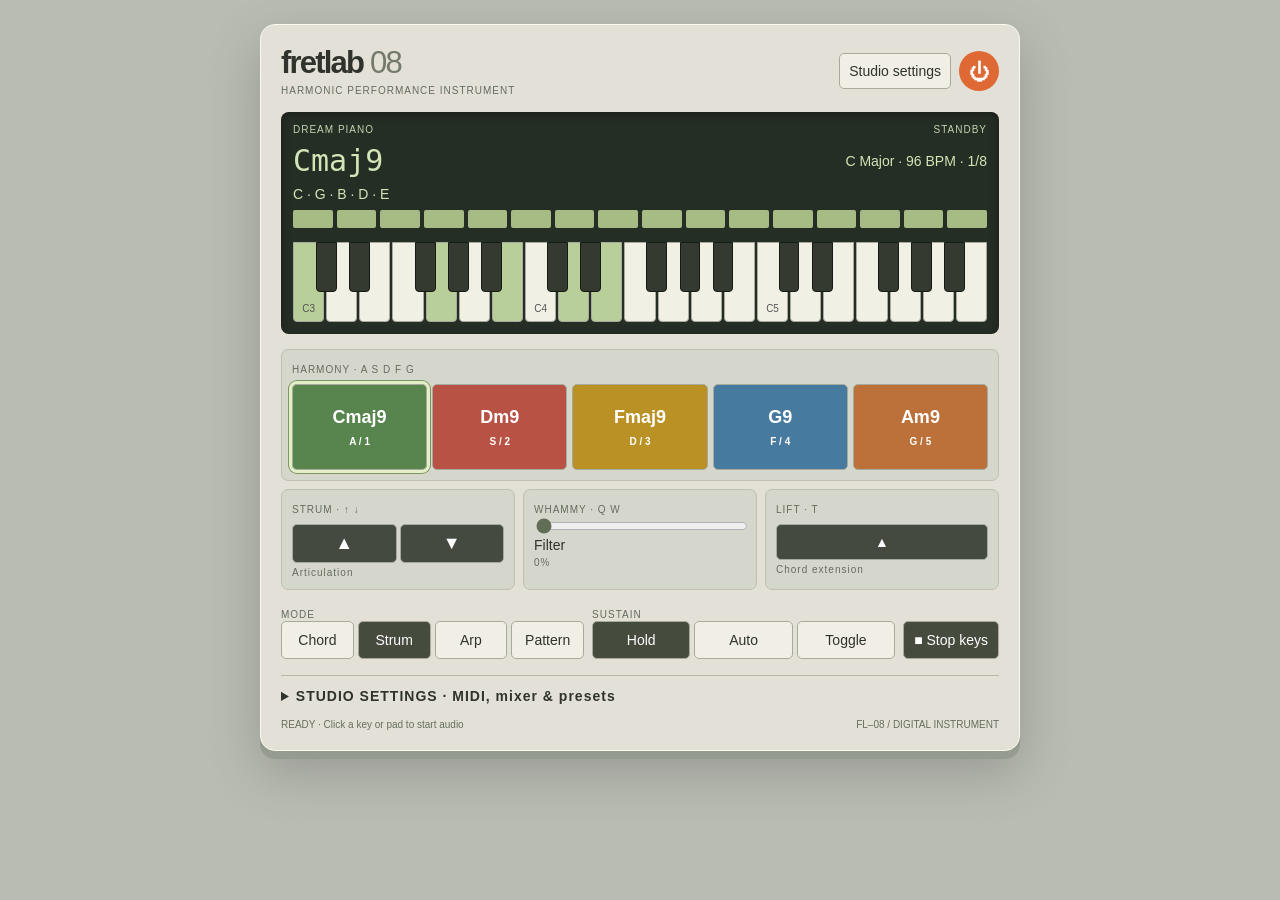
==== index.html @ 4d49904d "Add files via upload" ====
<!doctype html><html lang="en"><meta charset="utf-8"><meta name="viewport" content="width=device-width,initial-scale=1"><title>Fretlab 08</title><style>
*{box-sizing:border-box}body{margin:0;background:#b9bcb2;color:#30332c;font:14px Arial,sans-serif;padding:24px}main{max-width:1000px;margin:auto;background:#e3e1d7;border:1px solid #faf9ed;border-radius:15px;padding:20px;box-shadow:0 8px 0 #969b90,0 20px 50px #5555}header,.row{display:flex;align-items:center;gap:8px;flex-wrap:wrap}header{justify-content:space-between;margin-bottom:15px}h1{font-size:31px;letter-spacing:-1.8px;margin:0}h1 span{font-weight:400;color:#73796c}small,label,.label{font-size:10px;letter-spacing:1px;color:#666c60}button,select,input{font:inherit}button,select,input[type=text]{background:#f1efe5;border:1px solid #a8aa9e;color:inherit;border-radius:5px;padding:9px;cursor:pointer}button:active,button.active{background:#454c3e;color:#fff}button:focus-visible{outline:2px solid #d66b37}button.power{background:#df6935;color:white;border:0;border-radius:50%;font-size:21px;width:40px;height:40px}.screen{background:#252e24;color:#d2e5b7;padding:16px;border-radius:8px;box-shadow:inset 0 2px 8px #1118}.screen .row{justify-content:space-between}.screen small{color:#c3d2ae}.chord{font:38px monospace;margin:8px 0}.piano{position:relative;display:flex;height:104px;margin-top:14px;gap:2px;touch-action:none}.white{flex:1;background:#f1f0e5;border:1px solid #a8aa9e;border-radius:0 0 4px 4px;padding:0;position:relative;color:#555;min-width:0}.white span{position:absolute;bottom:7px;left:0;right:0;font-size:10px}.black{position:absolute;z-index:2;height:62%;background:#353a31;border:1px solid #161a14;border-radius:0 0 4px 4px;padding:0}.tone{background:#b9cf9a!important}.hit{background:#e28b47!important}.steps{display:grid;grid-template-columns:repeat(16,1fr);gap:4px;margin:8px 0}.steps button{height:18px;padding:0;background:#53604b;border:0;border-radius:2px}.steps button.on{background:#a7bb85}.steps button.now{background:#ef9b55}.section{margin-top:15px}.performance{display:grid;grid-template-columns:2fr 1fr 1fr 1fr;gap:8px}.module{background:#d6d7cc;border:1px solid #bfc1b5;padding:10px;border-radius:7px;min-width:0}.pads{display:grid;grid-template-columns:repeat(5,1fr);gap:5px;margin-top:8px}.pad{background:var(--c);color:white;min-width:0;height:75px;padding:4px;font-weight:bold;touch-action:none}.pad.active{background:var(--c);outline:3px solid #e5efc7;box-shadow:0 0 0 4px #7c9463}.pad small{display:block;color:#fff;letter-spacing:0;margin-top:8px}.rocker{display:flex;gap:3px;margin-top:8px}.rocker button{flex:1;background:#444a40;color:white;font-size:18px;padding:8px 0}.rocker button:active{background:#d76b35}.lift{width:100%;margin-top:8px;background:#444a40;color:white}.lift.active{outline:3px solid #d76b35}.quick{display:grid;grid-template-columns:repeat(4,1fr);gap:10px}.field{display:flex;flex-direction:column;gap:5px;min-width:0}.field select{width:100%}input[type=range]{width:100%;accent-color:#626d55}.controls{display:flex;gap:4px;flex-wrap:wrap}.controls button{flex:1}.transport{display:grid;grid-template-columns:1fr 1fr auto;gap:12px}details{border-top:1px solid #b3b6a9;margin-top:16px;padding-top:12px}summary{cursor:pointer;font-weight:bold;letter-spacing:1px}.drawer{display:grid;grid-template-columns:repeat(3,minmax(0,1fr));gap:12px;margin-top:12px}.drawer .module{display:flex;flex-direction:column;gap:9px}.drawer .steps{grid-template-columns:repeat(8,1fr)}.drawer .steps button{height:30px;color:white}.muted{color:#666e60;font-size:11px;line-height:1.5}footer{display:flex;justify-content:space-between;margin-top:15px;color:#666e60;font-size:10px} @media(max-width:650px){body{padding:8px}main{padding:12px}.performance{grid-template-columns:repeat(3,1fr)}.performance .harmony{grid-column:1/-1}.drawer{grid-template-columns:1fr}.quick{grid-template-columns:1fr 1fr}.transport{grid-template-columns:1fr}.piano{height:85px}.pad{font-size:12px}}
.drumrow{display:grid;grid-template-columns:48px repeat(16,minmax(0,1fr));gap:3px;align-items:center;margin-top:5px}.drumrow button{height:20px;padding:0;background:#b8bbae;border:0}.drumrow button.on{background:#677954}.drumrow button:nth-child(4n+2){border-left:2px solid #979b8c}#drumgrid{margin-top:10px}
#view.active{background:#454c3e;color:#fff}.compact #quick,.compact #backing,.compact #mixbox,.compact #accompbox,.compact details,.compact #preset,.compact #share{display:none}.compact main{max-width:760px}.compact .piano{height:64px}.compact .screen{padding:10px}.compact .chord{font-size:24px}.compact .steps{display:none}.transport{grid-template-columns:1fr 1fr auto auto}.compact .performance{grid-template-columns:repeat(3,1fr)}.compact .harmony{grid-column:1/-1}.compact .pad{height:110px;font-size:22px}.compact .transport{grid-template-columns:1fr 1fr auto}.mixgrid{display:grid;grid-template-columns:repeat(6,minmax(0,1fr));gap:10px}.mixstrip{background:#e6e6da;padding:8px;border-radius:4px}.mixstrip button{width:100%;font-size:10px;padding:5px}.mixstrip input{margin:10px 0}.backingrow{display:flex;gap:8px;align-items:center;flex-wrap:wrap}#midseek{flex:1;min-width:120px}#midfile{max-width:100%} .tracklist{font-size:11px;color:#60695b;line-height:1.6}.compact .module{padding:12px}@media(max-width:650px){.mixgrid{grid-template-columns:repeat(3,1fr)}.compact .transport{grid-template-columns:1fr}.compact .pad{font-size:14px;height:86px}}

main{max-width:760px}.screen{padding:12px}.chord{font-size:30px}.piano{height:80px;user-select:none}.performance{grid-template-columns:repeat(3,minmax(0,1fr))}.harmony{grid-column:1/-1}.pad{height:86px;font-size:18px}.transport{grid-template-columns:1fr 1fr minmax(90px,auto);align-items:end;gap:8px}.transport #stop{height:38px;min-height:38px;padding:8px 10px;background:#454c3e;color:#fff}.transport .controls{flex-wrap:nowrap}.transport .controls button{height:38px;padding:6px 5px}.drawer{grid-template-columns:repeat(2,minmax(0,1fr))}#studioExtras .quick{margin-bottom:10px}@media(max-width:650px){.transport{grid-template-columns:1fr 1fr}.transport #stop{grid-column:1/-1;width:100%}.pad{font-size:13px;height:75px}.drawer{grid-template-columns:1fr}.piano{height:65px}.performance .module{padding:7px}}
</style><main><header><div><h1>fretlab <span>08</span></h1><small>HARMONIC PERFORMANCE INSTRUMENT</small></div><div class="row"><button id="view" aria-expanded="false">Studio settings</button><select id="preset" aria-label="Preset"></select><button id="share">Share preset</button><button class="power" id="power" aria-label="Power">⏻</button></div></header><div class="screen"><div class="row"><small id="patch">DREAM PIANO</small><small id="status">STANDBY</small></div><div class="row"><div class="chord" id="chord">Cmaj7</div><div id="readout"></div></div><div id="notes"></div><div class="steps" id="meter"></div><div class="piano" id="piano"></div></div><div class="section performance"><div class="module harmony"><span class="label">HARMONY · A S D F G</span><div class="pads" id="pads"></div></div><div class="module"><span class="label">STRUM · ↑ ↓</span><div class="rocker"><button id="up" aria-label="Upstrum">▲</button><button id="down" aria-label="Downstrum">▼</button></div><small id="strumLabel"></small></div><div class="module"><span class="label">WHAMMY · Q W</span><input id="wham" type="range" min="0" max="100" value="0"><div id="whamLabel"></div><small id="whamValue">0%</small></div><div class="module"><span class="label">LIFT · T</span><button class="lift" id="lift">▲</button><small id="liftLabel"></small></div></div><div class="section quick" id="quick"></div><div class="section transport"><div><small>MODE</small><div class="controls" id="modes"></div></div><div><small>SUSTAIN</small><div class="controls" id="sustains"></div></div><button id="stop">■ Stop keys</button></div><div id="accompbox" class="section module"><div class="row"><b>ACCOMPANIMENT</b><button id="beat">Beat: off</button><button id="midi">Connect MIDI</button><small id="midiStatus">No MIDI input</small></div><div class="quick" id="accomp"></div><div id="drumgrid"></div><div class="row" style="margin-top:10px"><button id="bassToggle">Bass: off</button><div id="bassControls" class="quick" style="flex:1"></div></div></div>
<div id="backing" class="section module"><div class="row"><b>MIDI BACKING TRACK</b><small id="midinfo">Import a Standard MIDI File (.mid / .midi)</small></div><input type="file" id="midfile" accept=".mid,.midi,audio/midi,audio/x-midi" style="margin:10px 0"><div class="backingrow"><button id="midplay" disabled>▶ Play</button><button id="midstop" disabled>■</button><button id="midloop">Loop: off</button><input id="midseek" type="range" min="0" max="1000" value="0" aria-label="Backing track position" disabled><small id="midtime">0:00 / 0:00</small></div><div class="row" style="margin-top:10px"><label>Playback rate <select id="midrate"><option value="0.5">50%</option><option value="0.75">75%</option><option value="1" selected>100% (file tempo)</option><option value="1.25">125%</option><option value="1.5">150%</option></select></label><button id="matchTempo" disabled>Match key & tempo</button><label><input type="checkbox" id="autoMatch" checked> Auto match</label><small id="keyinfo"></small></div><div id="midtracks" class="tracklist"></div><small>Local synthesized playback; no audio files or uploads. MIDI backing is independent of harmony pads.</small></div>
<div class="section module" id="mixbox"><div class="row"><b>MIXER</b><button id="mixreset">Reset</button></div><div class="mixgrid" id="mixgrid" style="margin-top:10px"></div></div><details id="settings"><summary>STUDIO SETTINGS · MIDI, mixer & presets</summary><div id="studioExtras"></div><div class="drawer"><div class="module"><b>Presets & harmony</b><div class="field"><label>Preset name</label><input id="name" type="text" maxlength="60"></div><div class="row"><button id="save">Save</button><button id="add">Save as new</button><button id="delete">Delete</button></div><div id="harmony"></div><button id="export">Export preset</button><label>Import preset JSON<input id="import" type="file" accept=".json,application/json"></label></div><div class="module"><b>Arp / pattern</b><div id="arp"></div><div class="steps" id="editor"></div><div class="row"><button id="all">All</button><button id="clear">Clear</button><button id="rotate">Rotate</button><button id="random">Random</button></div><small>Click steps to enable or mute them. Accent every fourth step.</small></div><div class="module"><b>Controller assignments</b><div id="assign"></div><small>Whammy polarity and inversion are software mappings, not guitar orientation.</small></div></div></details><footer><span id="message">READY · Click a key or pad to start audio</span><span>FL–08 / DIGITAL INSTRUMENT</span></footer></main>
<script>
'use strict';const $=id=>document.getElementById(id),N=['C','C♯','D','E♭','E','F','F♯','G','A♭','A','B♭','B'],S={Major:[0,2,4,5,7,9,11],Minor:[0,2,3,5,7,8,10],Dorian:[0,2,3,5,7,9,10],Mixolydian:[0,2,4,5,7,9,10]},D=[0,1,3,4,5],colors=['#57854d','#b85245','#b99124','#467a9e','#bb7139'];const base={name:'Dream Piano',sound:'Electric piano',root:0,scale:'Major',voicing:'Dream voicing',pitch:0,octave:0,bpm:96,volume:65,mode:'Strum',sustain:'Hold',direction:'Up',division:8,gate:75,swing:0,octaves:1,pattern:Array(16).fill(true),strum:'Articulation',whamfx:'Filter',liftfx:'Chord extension',polarity:'Unipolar',invert:'No',spring:'Yes',range:2,fretAction:'Play immediately',harmonizer:'Off',harmLevel:45,beatStyle:'Lo-fi',beatLevel:45,midiMode:'Notes',drumPattern:null,bassStyle:"Root + fifth",bassLevel:55,mixSeq:100,mixDirect:100,mixHarmony:100,mixBass:100,mixDrums:100,mixBacking:100};const copy=x=>JSON.parse(JSON.stringify(x));let presets=[copy(base),{...copy(base),name:'Analog Pulse',sound:'Analog',scale:'Minor',mode:'Pattern',bpm:118,pattern:Array.from({length:16},(_,i)=>i%4!==3)},{...copy(base),name:'Glass Garden',sound:'Bells',scale:'Dorian',voicing:'Ninth',bpm:80,whamfx:'Reverb'},{...copy(base),name:'Warm Pad',sound:'Pad',mode:'Chord',whamfx:'Reverb'}];try{let a=JSON.parse(localStorage.getItem('fretlab04'));if(Array.isArray(a)&&a.length)presets=a.map(x=>({...copy(base),...x}))}catch{}let s=copy(presets[0]),pi=0,selected=0,inv=0,lift=false,wham=0,running=false,powered=false,step=0,reverse=false,timer,ctx,bus,filter,master,delay,wet,feedback,verb,vwet,trem,lfo,depth,voices=new Set(),direct=new Map(),live=[],keyStart=48;
function field(parent,key,label,opts,min,max){let wrap=document.createElement('div');wrap.className='field';let l=document.createElement('label');l.htmlFor='f_'+key;l.textContent=label;wrap.append(l);let e;if(opts){e=document.createElement('select');opts.forEach(o=>{let [v,t]=Array.isArray(o)?o:[o,o];e.add(new Option(t,v))})}else{e=document.createElement('input');e.type='range';e.min=min;e.max=max;let out=document.createElement('small');out.id='v_'+key;wrap.append(out)}e.id='f_'+key;e.oninput=()=>{s[key]=typeof base[key]==='number'?+e.value:e.value;if(key==='polarity')neutral();if(['root','scale','voicing','pitch','octave','sound','liftfx'].includes(key))refreshChord();fx();draw()};wrap.append(e);$(parent).append(wrap)}
field('quick','sound','SOUND',['Electric piano','Analog','Bells','Pluck','Pad','Organ','Bass','Chiptune']);field('quick','pitch','PITCH (SEMITONES)',null,-12,12);field('quick','bpm','TEMPO',null,20,400);field('quick','volume','VOLUME',null,0,100);field('harmony','root','KEY',N.map((n,i)=>[i,n]));field('harmony','scale','SCALE',Object.keys(S));field('harmony','voicing','VOICING',['Triad','Seventh','Ninth','Dream voicing','Power','Suspended']);field('harmony','octave','OCTAVE',[[-12,'Low'],[0,'Standard'],[12,'High']]);field('harmony','fretAction','FRET ACTION',['Play immediately','Select harmony']);field('arp','direction','DIRECTION',['Up','Down','Up/down','Random']);field('arp','division','DIVISION',[4,8,16,32].map(n=>[n,'1/'+n]));field('arp','gate','GATE %',null,10,100);field('arp','swing','SWING %',null,0,45);field('arp','octaves','OCTAVES',[1,2,3]);field('assign','strum','STRUM',['Articulation','Change mode','Inversion','Tempo','Next chord','Arp division']);field('assign','whamfx','WHAMMY',['Filter','Pitch bend','Reverb','Delay','Tremolo','Arp rate']);field('assign','polarity','POLARITY',['Unipolar','Bipolar']);field('assign','invert','INVERT',['No','Yes']);field('assign','spring','SPRING RETURN',['Yes','No']);field('assign','range','BEND RANGE (SEMITONES)',null,1,12);field('assign','liftfx','LIFT',['Chord extension','Octave up','Sustain','Open filter','Double tempo','Reverb swell']);
field('accomp','harmonizer','HARMONIZER',['Off','Third','Third + fifth','Chord tones','Octaves']);field('accomp','harmLevel','HARMONY MIX',null,0,100);field('accomp','beatStyle','BEAT',['Lo-fi','House','Breakbeat','Custom']);field('accomp','beatLevel','BEAT LEVEL',null,0,100);field('assign','midiMode','MIDI INPUT',['Notes','Harmony pads']);
function chord(i){let d=D[i],a=S[s.scale],r=48+s.root+s.octave+s.pitch+(lift&&s.liftfx==='Octave up'?12:0),at=k=>a[(d+k)%7]+12*Math.floor((d+k)/7),root=r+at(0),third=at(2)-at(0),fifth=at(4)-at(0),sev=at(6)-at(0),v=lift&&s.liftfx==='Chord extension'?'Ninth':s.voicing,p=[root,r+at(2),r+at(4)],q=fifth===6?'dim':third===3?'m':'';if(v==='Seventh'||v==='Ninth'){p.push(r+at(6));q=fifth===6?'m7♭5':third===3?'m7':sev===11?'maj7':'7';if(v==='Ninth'){p.push(r+at(8));q+='(9)'}}if(v==='Dream voicing'){p=[root,r+at(4),r+at(6),r+at(8),r+at(2)+12];q=fifth===6?'m9♭5':third===3?'m9':sev===11?'maj9':'9'}if(v==='Power'){p=[root,root+7,root+12];q='5'}if(v==='Suspended'){p=[root,root+5,root+7];q='sus4'}if(i===selected)for(let j=0;j<inv%p.length;j++)p.push(p.shift()+12);return {name:N[(s.root+a[d]+s.pitch+120)%12]+q,p}}
function init(){if(!ctx){ctx=new(window.AudioContext||window.webkitAudioContext)();bus=ctx.createGain();filter=ctx.createBiquadFilter();filter.type='lowpass';master=ctx.createGain();trem=ctx.createGain();lfo=ctx.createOscillator();depth=ctx.createGain();lfo.frequency.value=5;lfo.connect(depth);depth.connect(trem.gain);lfo.start();delay=ctx.createDelay(2);delay.delayTime.value=.29;feedback=ctx.createGain();feedback.gain.value=.3;wet=ctx.createGain();delay.connect(feedback);feedback.connect(delay);delay.connect(wet);wet.connect(master);verb=ctx.createConvolver();let b=ctx.createBuffer(2,ctx.sampleRate*2,ctx.sampleRate);for(let c=0;c<2;c++){let a=b.getChannelData(c);for(let i=0;i<a.length;i++)a[i]=(Math.random()*2-1)*Math.pow(1-i/a.length,3)}verb.buffer=b;vwet=ctx.createGain();verb.connect(vwet);vwet.connect(master);bus.connect(filter);filter.connect(trem);trem.connect(master);trem.connect(delay);trem.connect(verb);let comp=ctx.createDynamicsCompressor();master.connect(comp);comp.connect(ctx.destination);setupMix()}ctx.resume();powered=true;fx();draw()}
function expression(){let x=wham/100;return s.invert==='Yes'?(s.polarity==='Bipolar'?-x:1-x):x}function fx(){if(!ctx)return;let x=expression(),a=Math.abs(x),e=s.whamfx,t=ctx.currentTime;master.gain.setTargetAtTime(powered?s.volume/100*.6:0,t,.02);filter.frequency.setTargetAtTime(lift&&s.liftfx==='Open filter'?16000:e==='Filter'?500+12000*a*a:12000,t,.03);wet.gain.setTargetAtTime(e==='Delay'?a*.8:.04,t,.03);vwet.gain.setTargetAtTime(lift&&s.liftfx==='Reverb swell'?.9:e==='Reverb'?a*.9:.07,t,.03);trem.gain.setTargetAtTime(e==='Tremolo'?1-a*.4:1,t,.03);depth.gain.setTargetAtTime(e==='Tremolo'?a*.4:0,t,.03);updateMix();voices.forEach(v=>{if(v.kind==='backing'||v.kind==='bass')return;v.os.forEach(o=>o.detune.setTargetAtTime(e==='Pitch bend'?x*s.range*100:0,t,.025))})}
const timbres={'Electric piano':[[1,'sine',1],[2,'sine',.23],[3,'sine',.08]],Analog:[[1,'triangle',1],[1.005,'sawtooth',.16]],Bells:[[1,'sine',1],[2.76,'sine',.25],[4.1,'sine',.1]],Pluck:[[1,'triangle',1],[2,'sine',.3]],Pad:[[1,'triangle',.8],[.995,'sine',.5],[1.006,'triangle',.4]],Organ:[[1,'sine',1],[2,'sine',.4],[3,'sine',.2]],Bass:[[1,'sine',1],[2,'triangle',.2]],Chiptune:[[1,'square',.6]]};function note(n,t,d,amp=.13,kind='seq',sound=s.sound){let g=ctx.createGain(),attack=sound==='Pad'?.18:.008,release=sound==='Pad'?.5:.15;g.gain.setValueAtTime(.0001,t);g.gain.exponentialRampToValueAtTime(amp,t+attack);g.gain.setTargetAtTime(amp*(sound==='Organ'?.9:.4),t+attack,.3);if(d!==Infinity){let end=t+Math.max(d,attack+.01);g.gain.setTargetAtTime(.0001,end,release/4)}g.connect(mixNodes[kind]||bus);let os=timbres[sound].map(([m,type,a])=>{let o=ctx.createOscillator(),v=ctx.createGain();o.type=type;o.frequency.value=440*2**((n-69)/12)*m;o.detune.value=kind!=='backing'&&kind!=='bass'&&s.whamfx==='Pitch bend'?expression()*s.range*100:0;v.gain.value=a;o.connect(v);v.connect(g);o.start(t);if(d!==Infinity)o.stop(t+Math.max(d,attack+.01)+release+.04);return o});let obj={os,g,kind,n,ending:false};voices.add(obj);os[0].onended=()=>{voices.delete(obj);g.disconnect()};return obj}function release(v){if(!v||v.ending)return;v.ending=true;let t=ctx.currentTime;try{v.g.gain.cancelAndHoldAtTime(t)}catch{v.g.gain.cancelScheduledValues(t)}v.g.gain.setTargetAtTime(.0001,t,.025);v.os.forEach(o=>{try{o.stop(t+.15)}catch{}})}function quiet(kind){voices.forEach(v=>{if(!kind||v.kind===kind)release(v)})}function stop(){clearTimeout(timer);running=false;live=[];quiet('seq');draw()}function stopAll(){stop();quiet();direct.clear();harmVoices.clear();midiNotes.clear();beatStop();bassStop();midiFileStop(true);draw()}function period(){return 60/(s.bpm*(lift&&s.liftfx==='Double tempo'?2:1))*4/s.division/(s.whamfx==='Arp rate'?2**(expression()*2):1)}function tick(){if(!running||!powered)return;let p=chord(selected).p.flatMap(n=>[n]);let original=p.slice();for(let o=1;o<s.octaves;o++)p.push(...original.map(n=>n+12*o));let i=step%p.length;if(s.direction==='Down')i=p.length-1-i;if(s.direction==='Up/down'){let c=p.length*2-2,k=step%c;i=k<p.length?k:c-k}if(s.direction==='Random')i=Math.floor(Math.random()*p.length);if(reverse)i=p.length-1-i;let dt=period()*(1+(step%2===0?1:-1)*s.swing/100);live=[];if(s.pattern[step%16]){let t=ctx.currentTime+.008;note(p[i],t,dt*s.gate/100,step%4===0?.16:.11);live=[p[i]];if(s.mode==='Pattern'&&step%4===0){note(p[0]-12,t,dt*.8,.08);live.push(p[0]-12)}}step++;draw();timer=setTimeout(tick,dt*1000)}function trigger(rev=false,keep=false){init();clearTimeout(timer);quiet('seq');running=true;reverse=rev;if(!keep)step=0;if(['Arp','Pattern'].includes(s.mode))tick();else{let p=chord(selected).p.slice();if(rev)p.reverse();live=p;p.forEach((n,i)=>note(n,ctx.currentTime+.01+(s.mode==='Strum'?i*.045:0),Infinity,.17/Math.sqrt(p.length)));draw()}}function refreshChord(){if(running&&!['Arp','Pattern'].includes(s.mode))trigger(reverse,true)}function choose(i){if(s.sustain==='Toggle'&&running&&selected===i&&s.fretAction==='Play immediately'){stop();return}selected=i;inv=0;if(s.fretAction==='Play immediately'){if(running&&['Arp','Pattern'].includes(s.mode))draw();else trigger()}draw()}function releasePad(i){if(s.sustain==='Hold'&&selected===i&&!(lift&&s.liftfx==='Sustain'))stop()}function setMode(m){s.mode=m;if(running)trigger(false,true);draw()}function strum(d){let a=s.strum;if(a==='Articulation'){if(s.sustain==='Toggle'&&running)stop();else trigger(d<0);return}if(a==='Change mode'){let m=['Chord','Strum','Arp','Pattern'];setMode(m[(m.indexOf(s.mode)+d+4)%4])}if(a==='Inversion'){let l=chord(selected).p.length;inv=(inv+d+l)%l;refreshChord()}if(a==='Tempo')s.bpm=Math.max(45,Math.min(190,s.bpm+d*4));if(a==='Next chord'){selected=(selected+d+5)%5;inv=0;refreshChord()}if(a==='Arp division'){let a=[4,8,16,32];s.division=a[Math.max(0,Math.min(3,a.indexOf(s.division)+d))]}sync();draw()}function neutral(){wham=0;$('wham').min=s.polarity==='Bipolar'?-100:0;$('wham').value=0;fx()}function liftToggle(){lift=!lift;refreshChord();fx();draw()}
const pointerKeys=new Map();
function piano(){const panel=$('piano');panel.innerHTML='';let white=0;for(let n=keyStart;n<keyStart+36;n++){let b=document.createElement('button'),black=[1,3,6,8,10].includes(n%12);b.className=black?'black':'white';b.dataset.note=n;b.setAttribute('aria-label',N[n%12]+(Math.floor(n/12)-1));if(black){b.style.left=`${white/21*100-1.45}%`;b.style.width='3%'}else{white++;b.innerHTML=n%12===0?'<span>'+N[n%12]+(Math.floor(n/12)-1)+'</span>':''}panel.append(b)}
function hit(e){const b=document.elementFromPoint(e.clientX,e.clientY)?.closest('button[data-note]');return b&&panel.contains(b)?+b.dataset.note:null}
function off(id){release(direct.get(id));direct.delete(id);harmonyOff(id)}
function change(e){const id=e.pointerId,n=hit(e);if(pointerKeys.get(id)===n)return;off(id);pointerKeys.set(id,n);if(n!==null){init();const pitch=n+s.pitch+s.octave;direct.set(id,note(pitch,ctx.currentTime+.005,Infinity,.14,'direct'));harmonyOn(id,pitch,.14)}draw()}
panel.onpointerdown=e=>{if(e.button!==0)return;e.preventDefault();panel.setPointerCapture(e.pointerId);pointerKeys.set(e.pointerId,null);change(e)};
panel.onpointermove=e=>{if(pointerKeys.has(e.pointerId))change(e)};
const end=e=>{if(!pointerKeys.has(e.pointerId))return;off(e.pointerId);pointerKeys.delete(e.pointerId);draw()};panel.onpointerup=panel.onpointercancel=panel.onlostpointercapture=end;
window.addEventListener('blur',()=>{for(const id of pointerKeys.keys())off(id);pointerKeys.clear();draw()});
}piano();D.forEach((_,i)=>{let b=document.createElement('button');b.className='pad';b.style.setProperty('--c',colors[i]);b.innerHTML='<span></span><small>'+'ASDFG'[i]+' / '+(i+1)+'</small>';b.onpointerdown=e=>{e.preventDefault();b.setPointerCapture(e.pointerId);choose(i)};b.onpointerup=b.onpointercancel=()=>releasePad(i);$('pads').append(b)});for(let i=0;i<16;i++){for(let id of ['meter','editor']){let b=document.createElement('button');b.setAttribute('aria-label','Step '+(i+1));if(id==='editor')b.textContent=i+1;b.onclick=()=>{s.pattern[i]=!s.pattern[i];draw()};$(id).append(b)}}for(let [id,values] of [['modes',['Chord','Strum','Arp','Pattern']],['sustains',['Hold','Auto','Toggle']]])values.forEach(v=>{let b=document.createElement('button');b.textContent=v;b.onclick=()=>{if(id==='modes')setMode(v);else{s.sustain=v;if(v==='Hold')stop();draw()}};$(id).append(b)});
function draw(){let c=chord(selected);$('chord').textContent=c.name;$('notes').textContent=c.p.map(n=>N[(n+120)%12]).join(' · ');$('patch').textContent=s.name.toUpperCase();$('status').textContent=powered?(running?'PLAYING':'ONLINE'):'STANDBY';$('readout').textContent=N[s.root]+' '+s.scale+' · '+s.bpm+' BPM · 1/'+s.division;$('pads').querySelectorAll('button').forEach((b,i)=>{b.firstChild.textContent=chord(i).name;b.classList.toggle('active',selected===i)});let active=[...live,...Array.from(direct.values()).map(v=>v.n),...Array.from(midiNotes.values()).map(v=>v.n),...Array.from(harmVoices.values()).flat().map(v=>v.n)];$('piano').querySelectorAll('button').forEach(b=>{let n=+b.dataset.note;b.classList.toggle('tone',c.p.includes(n));b.classList.toggle('hit',active.includes(n+s.pitch+s.octave))});for(let id of ['meter','editor'])Array.from($(id).children).forEach((b,i)=>{b.classList.toggle('on',s.pattern[i]);b.classList.toggle('now',running&&(step+15)%16===i)});for(let [id,key] of [['modes','mode'],['sustains','sustain']])Array.from($(id).children).forEach(b=>b.classList.toggle('active',b.textContent===s[key]));$('strumLabel').textContent=s.strum;$('whamLabel').textContent=s.whamfx;$('whamValue').textContent=wham+'%';$('liftLabel').textContent=s.liftfx;$('lift').classList.toggle('active',lift);document.querySelectorAll('[id^=v_]').forEach(e=>e.textContent=s[e.id.slice(2)])}function sync(){Object.keys(s).forEach(k=>{let e=$('f_'+k);if(e)e.value=s[k]});$('name').value=s.name}function list(){ $('preset').innerHTML='';presets.forEach((p,i)=>$('preset').add(new Option(p.name,i)));$('preset').value=pi}function persist(){try{localStorage.setItem('fretlab04',JSON.stringify(presets));$('message').textContent='PRESET SAVED'}catch{$('message').textContent='Storage unavailable; export JSON to keep presets'}}function load(p){stop();s={...copy(base),...copy(p)};inv=0;lift=false;neutral();sync();fx();draw();drumUI()}$('preset').onchange=()=>{pi=+$('preset').value;load(presets[pi])};$('save').onclick=()=>{s.name=$('name').value.trim()||'Untitled';presets[pi]=copy(s);persist();list();draw()};$('add').onclick=()=>{s.name=$('name').value.trim()||'Untitled';if(presets.some(p=>p.name===s.name))s.name+=' copy';presets.push(copy(s));pi=presets.length-1;persist();list();sync();draw()};$('delete').onclick=()=>{if(presets.length<=1)return;presets.splice(pi,1);pi=0;persist();list();load(presets[0])};$('export').onclick=()=>{let a=document.createElement('a');a.href=URL.createObjectURL(new Blob([JSON.stringify(s,null,2)],{type:'application/json'}));a.download='fretlab-preset.json';a.click();setTimeout(()=>URL.revokeObjectURL(a.href),1000)};function validate(p){if(!p||typeof p!=='object')throw Error();let out=copy(base);for(let k of Object.keys(base)){let e=$('f_'+k);if(k==='name'&&typeof p[k]==='string')out[k]=p[k].slice(0,60);else if(k==='drumPattern'&&Array.isArray(p[k])&&p[k].length===3&&p[k].every(Array.isArray))out[k]=p[k].map(r=>r.filter(n=>Number.isInteger(n)&&n>=0&&n<16));else if(k==='pattern'&&Array.isArray(p[k])&&p[k].length===16)out[k]=p[k].map(Boolean);else if(e){if(e.tagName==='SELECT'&&Array.from(e.options).some(o=>o.value===String(p[k])))out[k]=typeof base[k]==='number'?+p[k]:p[k];else if(e.type==='range'&&typeof p[k]==='number'&&Number.isFinite(p[k]))out[k]=Math.max(+e.min,Math.min(+e.max,p[k]))}else if(k==='mode'&&['Chord','Strum','Arp','Pattern'].includes(p[k]))out[k]=p[k];else if(k==='sustain'&&['Hold','Auto','Toggle'].includes(p[k]))out[k]=p[k]}return out}$('import').onchange=async e=>{try{let p=validate(JSON.parse(await e.target.files[0].text()));presets.push(p);pi=presets.length-1;persist();list();load(p)}catch{$('message').textContent='Invalid preset file'}};$('share').onclick=async()=>{let url=location.href.split('#')[0]+'#preset='+encodeURIComponent(JSON.stringify(s));try{await navigator.clipboard.writeText(url);$('message').textContent='Preset link copied (hosted app required for public access)'}catch{prompt('Copy preset link:',url)}};$('power').onclick=()=>{if(powered){stopAll();powered=false;fx();draw()}else init()};$('stop').onclick=()=>{stop();quiet('direct');quiet('harmony');direct.clear();harmVoices.clear();pointerKeys.clear();draw()};$('lift').onclick=liftToggle;$('wham').oninput=()=>{wham=+$('wham').value;fx();draw()};for(let evt of ['pointerup','pointercancel','keyup'])$('wham').addEventListener(evt,()=>{if(s.spring==='Yes'){neutral();draw()}});for(let [id,d] of [['up',-1],['down',1]]){$(id).onpointerdown=e=>{e.preventDefault();$(id).setPointerCapture(e.pointerId);strum(d)};$(id).onpointerup=$(id).onpointercancel=()=>{if(s.sustain==='Hold'&&s.strum==='Articulation'&&!(lift&&s.liftfx==='Sustain'))stop()}}$('all').onclick=()=>{s.pattern.fill(true);draw()};$('clear').onclick=()=>{s.pattern.fill(false);draw()};$('rotate').onclick=()=>{s.pattern.unshift(s.pattern.pop());draw()};$('random').onclick=()=>{s.pattern=s.pattern.map(()=>Math.random()>.35);draw()};function idx(k){return 'asdfg'.includes(k)?'asdfg'.indexOf(k):'12345'.indexOf(k)}window.addEventListener('keydown',e=>{if(['INPUT','SELECT','TEXTAREA'].includes(document.activeElement.tagName)||e.metaKey||e.ctrlKey||e.altKey)return;let k=e.key.toLowerCase(),i=idx(k);if(k.length===1&&i>=0&&!e.repeat){e.preventDefault();choose(i)}if(['arrowup','arrowdown'].includes(k)){e.preventDefault();if(!e.repeat)strum(k==='arrowup'?-1:1)}if(k==='t'&&!e.repeat)liftToggle();if(k==='q'||k==='w'){wham=Math.max(+$('wham').min,Math.min(100,wham+(k==='w'?5:-5)));$('wham').value=wham;fx();draw()}if(e.code==='Space'){e.preventDefault();stop()}});window.addEventListener('keyup',e=>{let k=e.key.toLowerCase(),i=idx(k);if(k.length===1&&i>=0)releasePad(i);if(['q','w'].includes(k)&&s.spring==='Yes'){neutral();draw()}if(['arrowup','arrowdown'].includes(k)&&s.sustain==='Hold'&&s.strum==='Articulation'&&!(lift&&s.liftfx==='Sustain'))stop()});window.addEventListener('blur',()=>{if(s.sustain==='Hold')stop();else{direct.forEach(release);direct.clear();harmVoices.forEach(a=>a.forEach(release));harmVoices.clear();draw()}});const harmVoices=new Map(),midiNotes=new Map();let beatOn=false,beatTimer=null,beatStep=0,beatNext=0,midiAccess=null,noiseBuffer;
const grooves={'Lo-fi':[[0,7,10],[4,12],[0,2,4,6,8,10,12,14]],House:[[0,4,8,12],[4,12],[2,6,10,14]],Breakbeat:[[0,6,8,11],[4,12],[0,2,3,6,8,10,14,15]]};
function harmonyOn(id,n,amp){harmonyOff(id);if(s.harmonizer==='Off')return;let scale=S[s.scale].map(x=>(x+s.root+s.pitch+120)%12),above=[];for(let k=1;k<=24;k++)if(scale.includes((n+k)%12))above.push(n+k);let p=s.harmonizer==='Octaves'?[n+12]:s.harmonizer==='Third'?[above[1]]:s.harmonizer==='Third + fifth'?[above[1],above[3]]:chord(selected).p.map(x=>{while(x<=n)x+=12;return x}).filter(x=>x<=n+12).slice(0,3);harmVoices.set(id,p.filter(Number.isFinite).map(x=>note(x,ctx.currentTime+.005,Infinity,amp*s.harmLevel/100/Math.sqrt(p.length||1),'harmony')))}
function harmonyOff(id){(harmVoices.get(id)||[]).forEach(release);harmVoices.delete(id)}
function drumRows(){return s.beatStyle==='Custom'&&Array.isArray(s.drumPattern)?s.drumPattern:grooves[s.beatStyle]||grooves['Lo-fi']}
function drumUI(){let box=$('drumgrid');box.innerHTML='';drumRows().forEach((row,j)=>{let r=document.createElement('div');r.className='drumrow';let l=document.createElement('small');l.textContent=['KICK','SNARE','HAT'][j];r.append(l);for(let i=0;i<16;i++){let b=document.createElement('button');b.textContent='';b.setAttribute('aria-label',l.textContent+' step '+(i+1));b.classList.toggle('on',row.includes(i));b.onclick=()=>{let a=copy(drumRows());a[j]=a[j].includes(i)?a[j].filter(x=>x!==i):[...a[j],i];s.drumPattern=a;s.beatStyle='Custom';sync();drumUI()};r.append(b)}box.append(r)})}
function drum(j,t,backing=false){let g=ctx.createGain(),a=backing?.55:s.beatLevel/100;g.connect(mixNodes[backing?"backing":"drums"]||master);if(j===0){let o=ctx.createOscillator();o.frequency.setValueAtTime(130,t);o.frequency.exponentialRampToValueAtTime(45,t+.12);g.gain.setValueAtTime(.65*a+.0001,t);g.gain.exponentialRampToValueAtTime(.0001,t+.23);o.connect(g);o.start(t);o.stop(t+.24);o.onended=()=>g.disconnect()}else{if(!noiseBuffer){noiseBuffer=ctx.createBuffer(1,ctx.sampleRate*.3,ctx.sampleRate);let d=noiseBuffer.getChannelData(0);for(let i=0;i<d.length;i++)d[i]=Math.random()*2-1}let o=ctx.createBufferSource(),f=ctx.createBiquadFilter();o.buffer=noiseBuffer;f.type='highpass';f.frequency.value=j===1?1300:6500;let dur=j===1?.16:.045;g.gain.setValueAtTime((j===1?.35:.18)*a+.0001,t);g.gain.exponentialRampToValueAtTime(.0001,t+dur);o.connect(f);f.connect(g);o.start(t);o.stop(t+dur+.01);o.onended=()=>{f.disconnect();g.disconnect()}}}
function beatLoop(){if(!beatOn)return;while(beatNext<ctx.currentTime+.09){let i=beatStep%16;drumRows().forEach((r,j)=>{if(r.includes(i))drum(j,beatNext)});beatNext+=60/s.bpm/4*(1+(i%2===0?1:-1)*s.swing/100);beatStep++}beatTimer=setTimeout(beatLoop,25)}
function beatStop(){beatOn=false;clearTimeout(beatTimer);$('beat').textContent='Beat: off';$('beat').classList.remove('active')}
$('beat').onclick=()=>{if(beatOn){beatStop();return}init();beatOn=true;beatStep=0;beatNext=ctx.currentTime+.03;$('beat').textContent='Beat: on';$('beat').classList.add('active');beatLoop()};$('f_beatStyle').addEventListener('change',drumUI);
function midiMessage(e){let [st,n,v]=e.data,cmd=st&240,id=e.currentTarget.id+':'+(st&15)+':'+n;if(cmd===144&&v){init();if(midiNotes.has(id)){release(midiNotes.get(id));harmonyOff(id)}if(s.midiMode==='Harmony pads'){let i=(n%12)%5;choose(i);midiNotes.set(id,{pad:i})}else{let p=n+s.pitch+s.octave,amp=.18*v/127;midiNotes.set(id,note(p,ctx.currentTime+.005,Infinity,amp,'direct'));harmonyOn(id,p,amp)}}else if(cmd===128||(cmd===144&&!v)){let obj=midiNotes.get(id);if(obj&&obj.pad!==undefined)releasePad(obj.pad);else release(obj);midiNotes.delete(id);harmonyOff(id)}else if(cmd===176&&n===1){wham=s.polarity==='Bipolar'?Math.round(v/127*200-100):Math.round(v/127*100);$('wham').value=wham;fx()}else if(cmd===224){let bend=(n+v*128-8192)/8192;wham=Math.round(s.polarity==='Bipolar'?bend*100:Math.abs(bend)*100);$('wham').value=wham;fx()}draw()}
function attachMidi(){let inputs=[...midiAccess.inputs.values()];inputs.forEach(i=>i.onmidimessage=midiMessage);$('midiStatus').textContent=inputs.length?inputs.map(i=>i.name||'MIDI device').join(', '):'Connect a USB MIDI device'}
$('midi').onclick=async()=>{try{if(!navigator.requestMIDIAccess)throw Error('Web MIDI unavailable; use Chrome or Edge over HTTPS or localhost');midiAccess=await navigator.requestMIDIAccess();midiAccess.onstatechange=()=>{midiNotes.forEach(v=>{if(v.pad===undefined)release(v)});midiNotes.clear();harmVoices.forEach(a=>a.forEach(release));harmVoices.clear();attachMidi()};attachMidi();$('midi').textContent='MIDI enabled'}catch(e){$('midiStatus').textContent=e.message||'MIDI access denied'}};

// Fretlab 08 — mixer, controller view, harmonic bass, Standard MIDI playback
let mixNodes={},mixMute={},bassOn=false,bassTimer=null,bassNext=0,bassStep=0;
const strips=[['seq','mixSeq','Harmony'],['direct','mixDirect','Keys / MIDI'],['harmony','mixHarmony','Harmonizer'],['bass','mixBass','Bass'],['drums','mixDrums','Drums'],['backing','mixBacking','MIDI track']];
function setupMix(){for(const [kind] of strips){let g=ctx.createGain();g.connect(['seq','direct','harmony'].includes(kind)?bus:master);mixNodes[kind]=g}updateMix()}
function updateMix(){if(!ctx)return;for(const [kind,key] of strips)if(mixNodes[kind])mixNodes[kind].gain.setTargetAtTime(mixMute[kind]?0:s[key]/100,ctx.currentTime,.02)}
for(const [kind,key,label] of strips){let d=document.createElement('div');d.className='mixstrip';d.innerHTML='<label>'+label+'</label>';let i=document.createElement('input');i.type='range';i.min=0;i.max=100;i.id='f_'+key;i.setAttribute('aria-label',label+' level');i.oninput=()=>{s[key]=+i.value;updateMix();draw()};let v=document.createElement('small');v.id='v_'+key;let b=document.createElement('button');b.textContent='Mute';b.onclick=()=>{mixMute[kind]=!mixMute[kind];b.classList.toggle('active',mixMute[kind]);b.textContent=mixMute[kind]?'Muted':'Mute';updateMix()};d.append(i,v,b);$('mixgrid').append(d)}
$('mixreset').onclick=()=>{for(const [kind,key] of strips){s[key]=100;mixMute[kind]=false}document.querySelectorAll('#mixgrid button').forEach(b=>{b.classList.remove('active');b.textContent='Mute'});sync();updateMix();draw()};
const settings=$('settings');for(const id of ['quick','accompbox','backing','mixbox'])$('studioExtras').append($(id));const presetRow=document.createElement('div');presetRow.className='row section';presetRow.append($('preset'),$('share'));$('studioExtras').prepend(presetRow);$('view').onclick=()=>{settings.open=!settings.open};settings.addEventListener('toggle',()=>{$('view').textContent=settings.open?'Close settings':'Studio settings';$('view').setAttribute('aria-expanded',String(settings.open));$('view').classList.toggle('active',settings.open)});
field('bassControls','bassStyle','BASS PATTERN',['Root + fifth','Walking','Octaves','Syncopated']);field('bassControls','bassLevel','BASS LEVEL',null,0,100);
function bassLoop(){if(!bassOn)return;while(bassNext<ctx.currentTime+.09){let i=bassStep%8,c=chord(selected).p,r=48+s.root+s.pitch+S[s.scale][D[selected]];while(r>43)r-=12;while(r<32)r+=12;let fifth=c.some(n=>(n-r+120)%12===7)?7:6;let offsets=s.bassStyle==='Walking'?[0,2,4,5,7,5,4,2]:s.bassStyle==='Octaves'?[0,12,0,12,0,12,0,12]:[0,0,fifth,0,0,fifth,0,fifth];if(s.bassStyle!=='Syncopated'||[0,3,4,6].includes(i)){let n=r+offsets[i];if(s.bassStyle==='Walking'){let allowed=S[s.scale].map(x=>(x+s.root+s.pitch+120)%12);while(!allowed.includes((n+120)%12))n--}note(n,bassNext,60/s.bpm*.36,.19*s.bassLevel/100,'bass','Bass')}bassNext+=60/s.bpm/2;bassStep++}bassTimer=setTimeout(bassLoop,25)}
function bassStop(){bassOn=false;clearTimeout(bassTimer);quiet('bass');$('bassToggle').textContent='Bass: off';$('bassToggle').classList.remove('active')}
$('bassToggle').onclick=()=>{if(bassOn){bassStop();return}init();bassOn=true;bassStep=0;bassNext=beatOn?Math.max(ctx.currentTime+.01,beatNext):ctx.currentTime+.03;$('bassToggle').textContent='Bass: on';$('bassToggle').classList.add('active');bassLoop()};
// Standard MIDI file format 0 and 1, PPQ timing, tempo map, running status, channel programs and percussion.
function parseMidi(buf){const a=new Uint8Array(buf),v=new DataView(buf);let p=0;const need=n=>{if(p+n>a.length)throw Error('Truncated MIDI file')},u8=()=>{need(1);return a[p++]},u16=()=>{need(2);let x=v.getUint16(p);p+=2;return x},u32=()=>{need(4);let x=v.getUint32(p);p+=4;return x},tag=()=>String.fromCharCode(u8(),u8(),u8(),u8()),vlq=()=>{let x=0;for(let i=0;i<4;i++){let b=u8();x=x*128+(b&127);if(!(b&128))return x}throw Error('Invalid MIDI delta')};if(tag()!=='MThd')throw Error('Not a Standard MIDI File');let h=u32();if(h<6)throw Error('Invalid header');let fmt=u16(),count=u16(),ppq=u16();if(fmt>1||!ppq||(ppq&32768))throw Error('Only format 0/1 with PPQ timing is supported');p=8+h;let events=[],tempos=[{tick:0,us:500000}],tracks=[],maxTick=0;for(let k=0;k<count;k++){if(tag()!=='MTrk')throw Error('Invalid track');let len=u32(),end=p+len;if(end>a.length)throw Error('Truncated track');let tick=0,run=0,name='Track '+(k+1);while(p<end){tick+=vlq();let st=u8();if(st<128){if(!run)throw Error('Invalid running status');p--;st=run}else if(st<240)run=st;else run=0;if(st===255){let type=u8(),n=vlq();if(p+n>end)throw Error('Invalid meta event');if(type===81&&n===3)tempos.push({tick,us:a[p]*65536+a[p+1]*256+a[p+2]});if(type===3)name=new TextDecoder().decode(a.slice(p,p+n));p+=n;if(type===47)break}else if(st===240||st===247){let n=vlq();p+=n;if(p>end)throw Error('Invalid SysEx')}else if(st<240){let cmd=st&240,ch=st&15,x=u8(),y=cmd===192||cmd===208?0:u8();if([128,144,192].includes(cmd))events.push({tick,ch,cmd,x,y,k})}else throw Error('Unsupported MIDI event')}p=end;maxTick=Math.max(maxTick,tick);tracks.push(name)}tempos.sort((a,b)=>a.tick-b.tick);let map=[],sec=0,last=0,us=500000;for(let e of tempos){sec+=(e.tick-last)*us/1e6/ppq;last=e.tick;us=e.us||500000;map.push({tick:last,sec,us})}function time(t){let lo=0,hi=map.length-1;while(lo<hi){let m=Math.ceil((lo+hi)/2);if(map[m].tick<=t)lo=m;else hi=m-1}let e=map[lo];return e.sec+(t-e.tick)*e.us/1e6/ppq}let notes=[],active=new Map(),programs=Array(16).fill(0);events.sort((a,b)=>a.tick-b.tick);for(let e of events){if(e.cmd===192){programs[e.ch]=e.x;continue}let id=e.k+':'+e.ch+':'+e.x;if(e.cmd===144&&e.y){let arr=active.get(id)||[];arr.push({...e,program:programs[e.ch]});active.set(id,arr)}else{let arr=active.get(id);if(arr?.length){let on=arr.shift();notes.push({t:time(on.tick),d:Math.max(.03,time(e.tick)-time(on.tick)),n:on.x,vel:on.y,ch:on.ch,program:on.program,k:on.k})}}}for(let arr of active.values())for(let on of arr)notes.push({t:time(on.tick),d:Math.max(.03,time(maxTick)-time(on.tick)),n:on.x,vel:on.y,ch:on.ch,program:on.program,k:on.k});notes.sort((a,b)=>a.t-b.t);if(!notes.length)throw Error('No playable notes');return {notes,tracks,duration:notes.reduce((d,n)=>Math.max(d,n.t+n.d),time(maxTick)),bpm:Math.round(60000000/map.filter(e=>e.tick===0).at(-1).us),tempoMap:map}}
let midiFile=null,midRunning=false,midTimer=null,midPos=0,midAnchor=0,midIndex=0,midRate=1,midLoop=false;
function detectKey(m){const hist=Array(12).fill(0);for(const n of m.notes){if(n.ch===9)continue;hist[n.n%12]+=Math.min(n.d,4)*n.vel/127*(n.n<48?1.2:1)}const profiles={Major:[6.35,2.23,3.48,2.33,4.38,4.09,2.52,5.19,2.39,3.66,2.29,2.88],Minor:[6.33,2.68,3.52,5.38,2.60,3.53,2.54,4.75,3.98,2.69,3.34,3.17]};let scores=[];for(const [scale,p] of Object.entries(profiles))for(let root=0;root<12;root++){let h=hist.map((_,i)=>hist[(i+root)%12]),a=h.reduce((x,y)=>x+y,0)/12,b=p.reduce((x,y)=>x+y,0)/12;let num=0,da=0,db=0;for(let i=0;i<12;i++){num+=(h[i]-a)*(p[i]-b);da+=(h[i]-a)**2;db+=(p[i]-b)**2}scores.push({root,scale,score:num/Math.sqrt(da*db)||0})}scores.sort((a,b)=>b.score-a.score);return hist.some(Boolean)?{...scores[0],ambiguous:scores[0].score-scores[1].score<.07}:null}
function matchMidi(){if(!midiFile)return;let k=midiFile.key;if(k){s.root=k.root;s.scale=k.scale;s.pitch=0;s.voicing='Dream voicing'}s.bpm=Math.round(midiFile.bpm*+$('midrate').value);sync();refreshChord();draw()}
function followTempo(pos){if(!$('autoMatch').checked)return;let e=midiFile.tempoMap[0];for(const a of midiFile.tempoMap){if(a.sec>pos)break;e=a}let bpm=Math.round(60000000/e.us*midRate);if(s.bpm!==bpm){s.bpm=bpm;sync();draw()}}
function midNow(){return midiFile?Math.min(midiFile.duration,midRunning?midPos+(ctx.currentTime-midAnchor)*midRate:midPos):0}
function fmtTime(x){return Math.floor(x/60)+':'+String(Math.floor(x%60)).padStart(2,'0')}
function midDraw(){let dur=midiFile?.duration||0,pos=midNow();$('midtime').textContent=fmtTime(pos)+' / '+fmtTime(dur);$('midseek').value=dur?Math.round(pos/dur*1000):0;$('midplay').textContent=midRunning?'Ⅱ Pause':'▶ Play'}
function midiFileStop(reset=false){if(midRunning)midPos=midNow();midRunning=false;clearTimeout(midTimer);if(reset)midPos=0;quiet('backing');midDraw()}
function backingSound(p){return p<8?'Electric piano':p<16?'Bells':p<24?'Organ':p<32?'Pluck':p<40?'Bass':p<56?'Pad':p<80?'Analog':'Pad'}
function midTick(){if(!midRunning)return;let now=midNow(),limit=now+.1*midRate;followTempo(now);while(midIndex<midiFile.notes.length&&midiFile.notes[midIndex].t<=limit){let n=midiFile.notes[midIndex++],t=Math.max(ctx.currentTime+.004,midAnchor+(n.t-midPos)/midRate);if(n.ch===9)drum(n.n===35||n.n===36?0:n.n===38||n.n===40?1:2,t,true);else note(n.n,t,n.d/midRate,.09*n.vel/127,'backing',backingSound(n.program))}midDraw();if(now>=midiFile.duration){midiFileStop(true);if(midLoop)midStart();return}midTimer=setTimeout(midTick,25)}
function midStart(){if(!midiFile)return;init();if(midPos>=midiFile.duration)midPos=0;midRate=+$('midrate').value;midAnchor=ctx.currentTime;midIndex=0;while(midIndex<midiFile.notes.length&&midiFile.notes[midIndex].t<midPos)midIndex++;midRunning=true;midTick()}
$('midfile').onchange=async e=>{try{let f=e.target.files[0];if(!f)return;if(f.size>20000000)throw Error('MIDI file exceeds 20 MB');let m=parseMidi(await f.arrayBuffer());midiFileStop(true);midiFile=m;m.key=detectKey(m);$('keyinfo').textContent=m.key?'Estimated key: '+N[m.key.root]+' '+m.key.scale+(m.key.ambiguous?' (ambiguous)':''):'No pitched notes';if($('autoMatch').checked)matchMidi();$('midinfo').textContent=f.name+' · '+m.notes.length+' notes · '+m.bpm+' BPM initial';$('midtracks').textContent=m.tracks.join(' · ');for(let id of ['midplay','midstop','midseek','matchTempo'])$(id).disabled=false;midDraw()}catch(e){$('midinfo').textContent=e.message||'Could not parse MIDI'}};
$('midplay').onclick=()=>midRunning?midiFileStop():midStart();$('midstop').onclick=()=>midiFileStop(true);$('midloop').onclick=()=>{midLoop=!midLoop;$('midloop').textContent='Loop: '+(midLoop?'on':'off');$('midloop').classList.toggle('active',midLoop)};$('midseek').oninput=()=>{let was=midRunning,target=+$('midseek').value;midiFileStop();midPos=target/1000*midiFile.duration;midDraw();if(was)midStart()};$('midrate').onchange=()=>{let was=midRunning;midiFileStop();if(was)midStart()};$('matchTempo').onclick=matchMidi;$('autoMatch').onchange=()=>{if($('autoMatch').checked)matchMidi()};
list();try{if(location.hash.startsWith('#preset=')){let p=validate(JSON.parse(decodeURIComponent(location.hash.slice(8))));presets.push(p);pi=presets.length-1;list();load(p)}}catch{}sync();draw();drumUI();
</script></html>
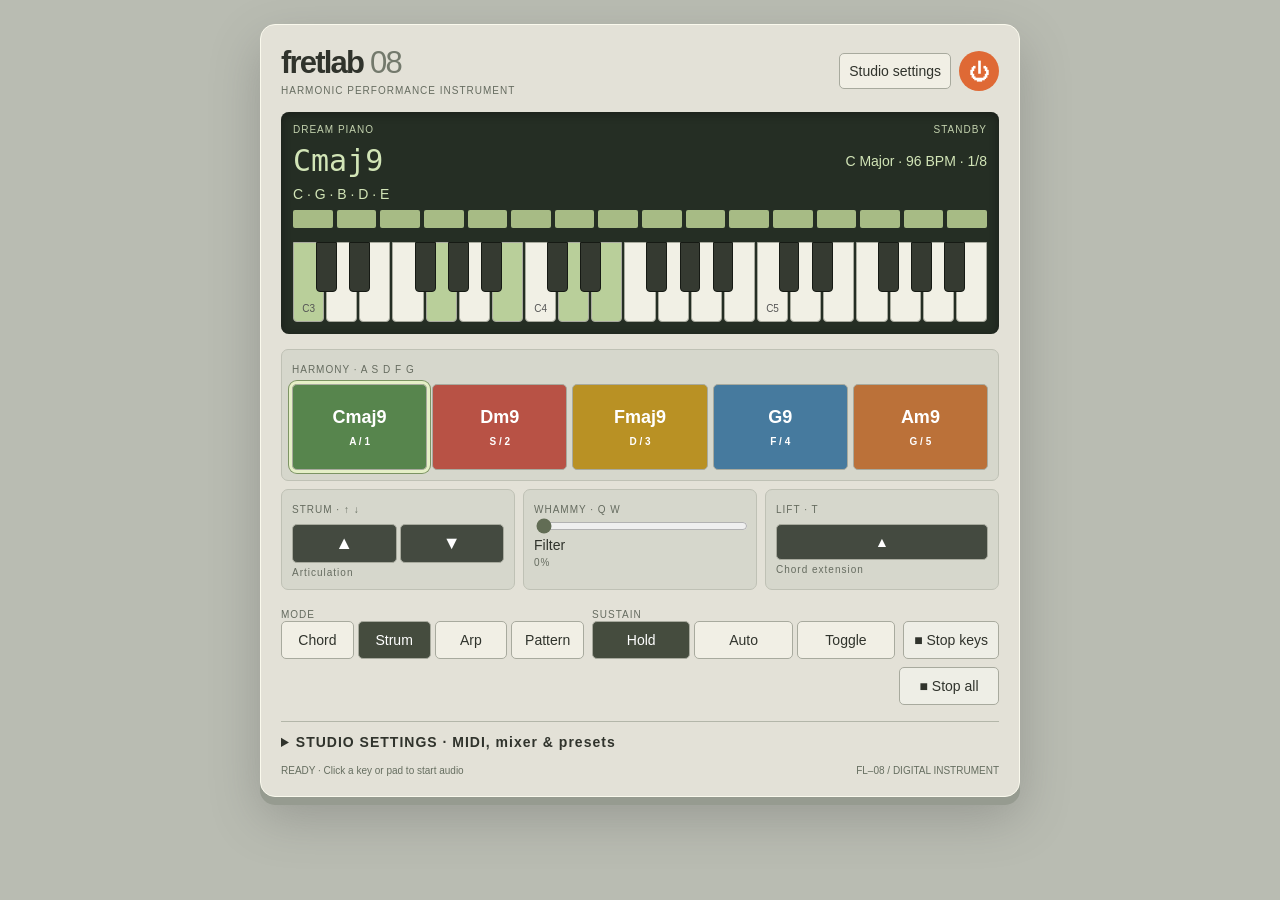
==== commit 87a4392b: "Restore global stop, cancel scheduled MIDI percussion and normalize stop buttons" ====
--- a/index.html
+++ b/index.html
@@ -4,8 +4,9 @@
 #view.active{background:#454c3e;color:#fff}.compact #quick,.compact #backing,.compact #mixbox,.compact #accompbox,.compact details,.compact #preset,.compact #share{display:none}.compact main{max-width:760px}.compact .piano{height:64px}.compact .screen{padding:10px}.compact .chord{font-size:24px}.compact .steps{display:none}.transport{grid-template-columns:1fr 1fr auto auto}.compact .performance{grid-template-columns:repeat(3,1fr)}.compact .harmony{grid-column:1/-1}.compact .pad{height:110px;font-size:22px}.compact .transport{grid-template-columns:1fr 1fr auto}.mixgrid{display:grid;grid-template-columns:repeat(6,minmax(0,1fr));gap:10px}.mixstrip{background:#e6e6da;padding:8px;border-radius:4px}.mixstrip button{width:100%;font-size:10px;padding:5px}.mixstrip input{margin:10px 0}.backingrow{display:flex;gap:8px;align-items:center;flex-wrap:wrap}#midseek{flex:1;min-width:120px}#midfile{max-width:100%} .tracklist{font-size:11px;color:#60695b;line-height:1.6}.compact .module{padding:12px}@media(max-width:650px){.mixgrid{grid-template-columns:repeat(3,1fr)}.compact .transport{grid-template-columns:1fr}.compact .pad{font-size:14px;height:86px}}
 
 main{max-width:760px}.screen{padding:12px}.chord{font-size:30px}.piano{height:80px;user-select:none}.performance{grid-template-columns:repeat(3,minmax(0,1fr))}.harmony{grid-column:1/-1}.pad{height:86px;font-size:18px}.transport{grid-template-columns:1fr 1fr minmax(90px,auto);align-items:end;gap:8px}.transport #stop{height:38px;min-height:38px;padding:8px 10px;background:#454c3e;color:#fff}.transport .controls{flex-wrap:nowrap}.transport .controls button{height:38px;padding:6px 5px}.drawer{grid-template-columns:repeat(2,minmax(0,1fr))}#studioExtras .quick{margin-bottom:10px}@media(max-width:650px){.transport{grid-template-columns:1fr 1fr}.transport #stop{grid-column:1/-1;width:100%}.pad{font-size:13px;height:75px}.drawer{grid-template-columns:1fr}.piano{height:65px}.performance .module{padding:7px}}
-</style><main><header><div><h1>fretlab <span>08</span></h1><small>HARMONIC PERFORMANCE INSTRUMENT</small></div><div class="row"><button id="view" aria-expanded="false">Studio settings</button><select id="preset" aria-label="Preset"></select><button id="share">Share preset</button><button class="power" id="power" aria-label="Power">⏻</button></div></header><div class="screen"><div class="row"><small id="patch">DREAM PIANO</small><small id="status">STANDBY</small></div><div class="row"><div class="chord" id="chord">Cmaj7</div><div id="readout"></div></div><div id="notes"></div><div class="steps" id="meter"></div><div class="piano" id="piano"></div></div><div class="section performance"><div class="module harmony"><span class="label">HARMONY · A S D F G</span><div class="pads" id="pads"></div></div><div class="module"><span class="label">STRUM · ↑ ↓</span><div class="rocker"><button id="up" aria-label="Upstrum">▲</button><button id="down" aria-label="Downstrum">▼</button></div><small id="strumLabel"></small></div><div class="module"><span class="label">WHAMMY · Q W</span><input id="wham" type="range" min="0" max="100" value="0"><div id="whamLabel"></div><small id="whamValue">0%</small></div><div class="module"><span class="label">LIFT · T</span><button class="lift" id="lift">▲</button><small id="liftLabel"></small></div></div><div class="section quick" id="quick"></div><div class="section transport"><div><small>MODE</small><div class="controls" id="modes"></div></div><div><small>SUSTAIN</small><div class="controls" id="sustains"></div></div><button id="stop">■ Stop keys</button></div><div id="accompbox" class="section module"><div class="row"><b>ACCOMPANIMENT</b><button id="beat">Beat: off</button><button id="midi">Connect MIDI</button><small id="midiStatus">No MIDI input</small></div><div class="quick" id="accomp"></div><div id="drumgrid"></div><div class="row" style="margin-top:10px"><button id="bassToggle">Bass: off</button><div id="bassControls" class="quick" style="flex:1"></div></div></div>
-<div id="backing" class="section module"><div class="row"><b>MIDI BACKING TRACK</b><small id="midinfo">Import a Standard MIDI File (.mid / .midi)</small></div><input type="file" id="midfile" accept=".mid,.midi,audio/midi,audio/x-midi" style="margin:10px 0"><div class="backingrow"><button id="midplay" disabled>▶ Play</button><button id="midstop" disabled>■</button><button id="midloop">Loop: off</button><input id="midseek" type="range" min="0" max="1000" value="0" aria-label="Backing track position" disabled><small id="midtime">0:00 / 0:00</small></div><div class="row" style="margin-top:10px"><label>Playback rate <select id="midrate"><option value="0.5">50%</option><option value="0.75">75%</option><option value="1" selected>100% (file tempo)</option><option value="1.25">125%</option><option value="1.5">150%</option></select></label><button id="matchTempo" disabled>Match key & tempo</button><label><input type="checkbox" id="autoMatch" checked> Auto match</label><small id="keyinfo"></small></div><div id="midtracks" class="tracklist"></div><small>Local synthesized playback; no audio files or uploads. MIDI backing is independent of harmony pads.</small></div>
+ .transport #stop,.transport #stopAll{background:#eeeee6;color:#30332c;box-shadow:none;border:1px solid #a8aa9e;height:38px;min-height:38px;padding:8px 10px;font-weight:normal}.transport #stop:active,.transport #stopAll:active{background:#454c3e;color:#fff}.globalTransport{grid-column:1/-1;display:flex;justify-content:flex-end}.globalTransport button{min-width:100px}@media(max-width:650px){.globalTransport button{width:100%}}
+</style><main><header><div><h1>fretlab <span>08</span></h1><small>HARMONIC PERFORMANCE INSTRUMENT</small></div><div class="row"><button id="view" aria-expanded="false">Studio settings</button><select id="preset" aria-label="Preset"></select><button id="share">Share preset</button><button class="power" id="power" aria-label="Power">⏻</button></div></header><div class="screen"><div class="row"><small id="patch">DREAM PIANO</small><small id="status">STANDBY</small></div><div class="row"><div class="chord" id="chord">Cmaj7</div><div id="readout"></div></div><div id="notes"></div><div class="steps" id="meter"></div><div class="piano" id="piano"></div></div><div class="section performance"><div class="module harmony"><span class="label">HARMONY · A S D F G</span><div class="pads" id="pads"></div></div><div class="module"><span class="label">STRUM · ↑ ↓</span><div class="rocker"><button id="up" aria-label="Upstrum">▲</button><button id="down" aria-label="Downstrum">▼</button></div><small id="strumLabel"></small></div><div class="module"><span class="label">WHAMMY · Q W</span><input id="wham" type="range" min="0" max="100" value="0"><div id="whamLabel"></div><small id="whamValue">0%</small></div><div class="module"><span class="label">LIFT · T</span><button class="lift" id="lift">▲</button><small id="liftLabel"></small></div></div><div class="section quick" id="quick"></div><div class="section transport"><div><small>MODE</small><div class="controls" id="modes"></div></div><div><small>SUSTAIN</small><div class="controls" id="sustains"></div></div><button id="stop" type="button">■ Stop keys</button><div class="globalTransport"><button id="stopAll" type="button">■ Stop all</button></div></div><div id="accompbox" class="section module"><div class="row"><b>ACCOMPANIMENT</b><button id="beat">Beat: off</button><button id="midi">Connect MIDI</button><small id="midiStatus">No MIDI input</small></div><div class="quick" id="accomp"></div><div id="drumgrid"></div><div class="row" style="margin-top:10px"><button id="bassToggle">Bass: off</button><div id="bassControls" class="quick" style="flex:1"></div></div></div>
+<div id="backing" class="section module"><div class="row"><b>MIDI BACKING TRACK</b><small id="midinfo">Import a Standard MIDI File (.mid / .midi)</small></div><input type="file" id="midfile" accept=".mid,.midi,audio/midi,audio/x-midi" style="margin:10px 0"><div class="backingrow"><button id="midplay" disabled>▶ Play</button><button id="midstop" aria-label="Stop MIDI backing track" disabled>■ Stop MIDI</button><button id="midloop">Loop: off</button><input id="midseek" type="range" min="0" max="1000" value="0" aria-label="Backing track position" disabled><small id="midtime">0:00 / 0:00</small></div><div class="row" style="margin-top:10px"><label>Playback rate <select id="midrate"><option value="0.5">50%</option><option value="0.75">75%</option><option value="1" selected>100% (file tempo)</option><option value="1.25">125%</option><option value="1.5">150%</option></select></label><button id="matchTempo" disabled>Match key & tempo</button><label><input type="checkbox" id="autoMatch" checked> Auto match</label><small id="keyinfo"></small></div><div id="midtracks" class="tracklist"></div><small>Local synthesized playback; no audio files or uploads. MIDI backing is independent of harmony pads.</small></div>
 <div class="section module" id="mixbox"><div class="row"><b>MIXER</b><button id="mixreset">Reset</button></div><div class="mixgrid" id="mixgrid" style="margin-top:10px"></div></div><details id="settings"><summary>STUDIO SETTINGS · MIDI, mixer & presets</summary><div id="studioExtras"></div><div class="drawer"><div class="module"><b>Presets & harmony</b><div class="field"><label>Preset name</label><input id="name" type="text" maxlength="60"></div><div class="row"><button id="save">Save</button><button id="add">Save as new</button><button id="delete">Delete</button></div><div id="harmony"></div><button id="export">Export preset</button><label>Import preset JSON<input id="import" type="file" accept=".json,application/json"></label></div><div class="module"><b>Arp / pattern</b><div id="arp"></div><div class="steps" id="editor"></div><div class="row"><button id="all">All</button><button id="clear">Clear</button><button id="rotate">Rotate</button><button id="random">Random</button></div><small>Click steps to enable or mute them. Accent every fourth step.</small></div><div class="module"><b>Controller assignments</b><div id="assign"></div><small>Whammy polarity and inversion are software mappings, not guitar orientation.</small></div></div></details><footer><span id="message">READY · Click a key or pad to start audio</span><span>FL–08 / DIGITAL INSTRUMENT</span></footer></main>
 <script>
 'use strict';const $=id=>document.getElementById(id),N=['C','C♯','D','E♭','E','F','F♯','G','A♭','A','B♭','B'],S={Major:[0,2,4,5,7,9,11],Minor:[0,2,3,5,7,8,10],Dorian:[0,2,3,5,7,9,10],Mixolydian:[0,2,4,5,7,9,10]},D=[0,1,3,4,5],colors=['#57854d','#b85245','#b99124','#467a9e','#bb7139'];const base={name:'Dream Piano',sound:'Electric piano',root:0,scale:'Major',voicing:'Dream voicing',pitch:0,octave:0,bpm:96,volume:65,mode:'Strum',sustain:'Hold',direction:'Up',division:8,gate:75,swing:0,octaves:1,pattern:Array(16).fill(true),strum:'Articulation',whamfx:'Filter',liftfx:'Chord extension',polarity:'Unipolar',invert:'No',spring:'Yes',range:2,fretAction:'Play immediately',harmonizer:'Off',harmLevel:45,beatStyle:'Lo-fi',beatLevel:45,midiMode:'Notes',drumPattern:null,bassStyle:"Root + fifth",bassLevel:55,mixSeq:100,mixDirect:100,mixHarmony:100,mixBass:100,mixDrums:100,mixBacking:100};const copy=x=>JSON.parse(JSON.stringify(x));let presets=[copy(base),{...copy(base),name:'Analog Pulse',sound:'Analog',scale:'Minor',mode:'Pattern',bpm:118,pattern:Array.from({length:16},(_,i)=>i%4!==3)},{...copy(base),name:'Glass Garden',sound:'Bells',scale:'Dorian',voicing:'Ninth',bpm:80,whamfx:'Reverb'},{...copy(base),name:'Warm Pad',sound:'Pad',mode:'Chord',whamfx:'Reverb'}];try{let a=JSON.parse(localStorage.getItem('fretlab04'));if(Array.isArray(a)&&a.length)presets=a.map(x=>({...copy(base),...x}))}catch{}let s=copy(presets[0]),pi=0,selected=0,inv=0,lift=false,wham=0,running=false,powered=false,step=0,reverse=false,timer,ctx,bus,filter,master,delay,wet,feedback,verb,vwet,trem,lfo,depth,voices=new Set(),direct=new Map(),live=[],keyStart=48;
@@ -15,7 +16,7 @@
 function chord(i){let d=D[i],a=S[s.scale],r=48+s.root+s.octave+s.pitch+(lift&&s.liftfx==='Octave up'?12:0),at=k=>a[(d+k)%7]+12*Math.floor((d+k)/7),root=r+at(0),third=at(2)-at(0),fifth=at(4)-at(0),sev=at(6)-at(0),v=lift&&s.liftfx==='Chord extension'?'Ninth':s.voicing,p=[root,r+at(2),r+at(4)],q=fifth===6?'dim':third===3?'m':'';if(v==='Seventh'||v==='Ninth'){p.push(r+at(6));q=fifth===6?'m7♭5':third===3?'m7':sev===11?'maj7':'7';if(v==='Ninth'){p.push(r+at(8));q+='(9)'}}if(v==='Dream voicing'){p=[root,r+at(4),r+at(6),r+at(8),r+at(2)+12];q=fifth===6?'m9♭5':third===3?'m9':sev===11?'maj9':'9'}if(v==='Power'){p=[root,root+7,root+12];q='5'}if(v==='Suspended'){p=[root,root+5,root+7];q='sus4'}if(i===selected)for(let j=0;j<inv%p.length;j++)p.push(p.shift()+12);return {name:N[(s.root+a[d]+s.pitch+120)%12]+q,p}}
 function init(){if(!ctx){ctx=new(window.AudioContext||window.webkitAudioContext)();bus=ctx.createGain();filter=ctx.createBiquadFilter();filter.type='lowpass';master=ctx.createGain();trem=ctx.createGain();lfo=ctx.createOscillator();depth=ctx.createGain();lfo.frequency.value=5;lfo.connect(depth);depth.connect(trem.gain);lfo.start();delay=ctx.createDelay(2);delay.delayTime.value=.29;feedback=ctx.createGain();feedback.gain.value=.3;wet=ctx.createGain();delay.connect(feedback);feedback.connect(delay);delay.connect(wet);wet.connect(master);verb=ctx.createConvolver();let b=ctx.createBuffer(2,ctx.sampleRate*2,ctx.sampleRate);for(let c=0;c<2;c++){let a=b.getChannelData(c);for(let i=0;i<a.length;i++)a[i]=(Math.random()*2-1)*Math.pow(1-i/a.length,3)}verb.buffer=b;vwet=ctx.createGain();verb.connect(vwet);vwet.connect(master);bus.connect(filter);filter.connect(trem);trem.connect(master);trem.connect(delay);trem.connect(verb);let comp=ctx.createDynamicsCompressor();master.connect(comp);comp.connect(ctx.destination);setupMix()}ctx.resume();powered=true;fx();draw()}
 function expression(){let x=wham/100;return s.invert==='Yes'?(s.polarity==='Bipolar'?-x:1-x):x}function fx(){if(!ctx)return;let x=expression(),a=Math.abs(x),e=s.whamfx,t=ctx.currentTime;master.gain.setTargetAtTime(powered?s.volume/100*.6:0,t,.02);filter.frequency.setTargetAtTime(lift&&s.liftfx==='Open filter'?16000:e==='Filter'?500+12000*a*a:12000,t,.03);wet.gain.setTargetAtTime(e==='Delay'?a*.8:.04,t,.03);vwet.gain.setTargetAtTime(lift&&s.liftfx==='Reverb swell'?.9:e==='Reverb'?a*.9:.07,t,.03);trem.gain.setTargetAtTime(e==='Tremolo'?1-a*.4:1,t,.03);depth.gain.setTargetAtTime(e==='Tremolo'?a*.4:0,t,.03);updateMix();voices.forEach(v=>{if(v.kind==='backing'||v.kind==='bass')return;v.os.forEach(o=>o.detune.setTargetAtTime(e==='Pitch bend'?x*s.range*100:0,t,.025))})}
-const timbres={'Electric piano':[[1,'sine',1],[2,'sine',.23],[3,'sine',.08]],Analog:[[1,'triangle',1],[1.005,'sawtooth',.16]],Bells:[[1,'sine',1],[2.76,'sine',.25],[4.1,'sine',.1]],Pluck:[[1,'triangle',1],[2,'sine',.3]],Pad:[[1,'triangle',.8],[.995,'sine',.5],[1.006,'triangle',.4]],Organ:[[1,'sine',1],[2,'sine',.4],[3,'sine',.2]],Bass:[[1,'sine',1],[2,'triangle',.2]],Chiptune:[[1,'square',.6]]};function note(n,t,d,amp=.13,kind='seq',sound=s.sound){let g=ctx.createGain(),attack=sound==='Pad'?.18:.008,release=sound==='Pad'?.5:.15;g.gain.setValueAtTime(.0001,t);g.gain.exponentialRampToValueAtTime(amp,t+attack);g.gain.setTargetAtTime(amp*(sound==='Organ'?.9:.4),t+attack,.3);if(d!==Infinity){let end=t+Math.max(d,attack+.01);g.gain.setTargetAtTime(.0001,end,release/4)}g.connect(mixNodes[kind]||bus);let os=timbres[sound].map(([m,type,a])=>{let o=ctx.createOscillator(),v=ctx.createGain();o.type=type;o.frequency.value=440*2**((n-69)/12)*m;o.detune.value=kind!=='backing'&&kind!=='bass'&&s.whamfx==='Pitch bend'?expression()*s.range*100:0;v.gain.value=a;o.connect(v);v.connect(g);o.start(t);if(d!==Infinity)o.stop(t+Math.max(d,attack+.01)+release+.04);return o});let obj={os,g,kind,n,ending:false};voices.add(obj);os[0].onended=()=>{voices.delete(obj);g.disconnect()};return obj}function release(v){if(!v||v.ending)return;v.ending=true;let t=ctx.currentTime;try{v.g.gain.cancelAndHoldAtTime(t)}catch{v.g.gain.cancelScheduledValues(t)}v.g.gain.setTargetAtTime(.0001,t,.025);v.os.forEach(o=>{try{o.stop(t+.15)}catch{}})}function quiet(kind){voices.forEach(v=>{if(!kind||v.kind===kind)release(v)})}function stop(){clearTimeout(timer);running=false;live=[];quiet('seq');draw()}function stopAll(){stop();quiet();direct.clear();harmVoices.clear();midiNotes.clear();beatStop();bassStop();midiFileStop(true);draw()}function period(){return 60/(s.bpm*(lift&&s.liftfx==='Double tempo'?2:1))*4/s.division/(s.whamfx==='Arp rate'?2**(expression()*2):1)}function tick(){if(!running||!powered)return;let p=chord(selected).p.flatMap(n=>[n]);let original=p.slice();for(let o=1;o<s.octaves;o++)p.push(...original.map(n=>n+12*o));let i=step%p.length;if(s.direction==='Down')i=p.length-1-i;if(s.direction==='Up/down'){let c=p.length*2-2,k=step%c;i=k<p.length?k:c-k}if(s.direction==='Random')i=Math.floor(Math.random()*p.length);if(reverse)i=p.length-1-i;let dt=period()*(1+(step%2===0?1:-1)*s.swing/100);live=[];if(s.pattern[step%16]){let t=ctx.currentTime+.008;note(p[i],t,dt*s.gate/100,step%4===0?.16:.11);live=[p[i]];if(s.mode==='Pattern'&&step%4===0){note(p[0]-12,t,dt*.8,.08);live.push(p[0]-12)}}step++;draw();timer=setTimeout(tick,dt*1000)}function trigger(rev=false,keep=false){init();clearTimeout(timer);quiet('seq');running=true;reverse=rev;if(!keep)step=0;if(['Arp','Pattern'].includes(s.mode))tick();else{let p=chord(selected).p.slice();if(rev)p.reverse();live=p;p.forEach((n,i)=>note(n,ctx.currentTime+.01+(s.mode==='Strum'?i*.045:0),Infinity,.17/Math.sqrt(p.length)));draw()}}function refreshChord(){if(running&&!['Arp','Pattern'].includes(s.mode))trigger(reverse,true)}function choose(i){if(s.sustain==='Toggle'&&running&&selected===i&&s.fretAction==='Play immediately'){stop();return}selected=i;inv=0;if(s.fretAction==='Play immediately'){if(running&&['Arp','Pattern'].includes(s.mode))draw();else trigger()}draw()}function releasePad(i){if(s.sustain==='Hold'&&selected===i&&!(lift&&s.liftfx==='Sustain'))stop()}function setMode(m){s.mode=m;if(running)trigger(false,true);draw()}function strum(d){let a=s.strum;if(a==='Articulation'){if(s.sustain==='Toggle'&&running)stop();else trigger(d<0);return}if(a==='Change mode'){let m=['Chord','Strum','Arp','Pattern'];setMode(m[(m.indexOf(s.mode)+d+4)%4])}if(a==='Inversion'){let l=chord(selected).p.length;inv=(inv+d+l)%l;refreshChord()}if(a==='Tempo')s.bpm=Math.max(45,Math.min(190,s.bpm+d*4));if(a==='Next chord'){selected=(selected+d+5)%5;inv=0;refreshChord()}if(a==='Arp division'){let a=[4,8,16,32];s.division=a[Math.max(0,Math.min(3,a.indexOf(s.division)+d))]}sync();draw()}function neutral(){wham=0;$('wham').min=s.polarity==='Bipolar'?-100:0;$('wham').value=0;fx()}function liftToggle(){lift=!lift;refreshChord();fx();draw()}
+const timbres={'Electric piano':[[1,'sine',1],[2,'sine',.23],[3,'sine',.08]],Analog:[[1,'triangle',1],[1.005,'sawtooth',.16]],Bells:[[1,'sine',1],[2.76,'sine',.25],[4.1,'sine',.1]],Pluck:[[1,'triangle',1],[2,'sine',.3]],Pad:[[1,'triangle',.8],[.995,'sine',.5],[1.006,'triangle',.4]],Organ:[[1,'sine',1],[2,'sine',.4],[3,'sine',.2]],Bass:[[1,'sine',1],[2,'triangle',.2]],Chiptune:[[1,'square',.6]]};function note(n,t,d,amp=.13,kind='seq',sound=s.sound){let g=ctx.createGain(),attack=sound==='Pad'?.18:.008,release=sound==='Pad'?.5:.15;g.gain.setValueAtTime(.0001,t);g.gain.exponentialRampToValueAtTime(amp,t+attack);g.gain.setTargetAtTime(amp*(sound==='Organ'?.9:.4),t+attack,.3);if(d!==Infinity){let end=t+Math.max(d,attack+.01);g.gain.setTargetAtTime(.0001,end,release/4)}g.connect(mixNodes[kind]||bus);let os=timbres[sound].map(([m,type,a])=>{let o=ctx.createOscillator(),v=ctx.createGain();o.type=type;o.frequency.value=440*2**((n-69)/12)*m;o.detune.value=kind!=='backing'&&kind!=='bass'&&s.whamfx==='Pitch bend'?expression()*s.range*100:0;v.gain.value=a;o.connect(v);v.connect(g);o.start(t);if(d!==Infinity)o.stop(t+Math.max(d,attack+.01)+release+.04);return o});let obj={os,g,kind,n,ending:false};voices.add(obj);os[0].onended=()=>{voices.delete(obj);g.disconnect()};return obj}function release(v){if(!v||v.ending)return;v.ending=true;let t=ctx.currentTime;try{v.g.gain.cancelAndHoldAtTime(t)}catch{v.g.gain.cancelScheduledValues(t)}v.g.gain.setTargetAtTime(.0001,t,.025);v.os.forEach(o=>{try{o.stop(t+.15)}catch{}})}function quiet(kind){voices.forEach(v=>{if(!kind||v.kind===kind)release(v)})}function stop(){clearTimeout(timer);running=false;live=[];quiet('seq');draw()}function stopAll(){stop();quiet();direct.clear();harmVoices.clear();midiNotes.clear();pointerKeys.clear();beatStop();bassStop();midiFileStop(true);silenceDrums();draw()}function period(){return 60/(s.bpm*(lift&&s.liftfx==='Double tempo'?2:1))*4/s.division/(s.whamfx==='Arp rate'?2**(expression()*2):1)}function tick(){if(!running||!powered)return;let p=chord(selected).p.flatMap(n=>[n]);let original=p.slice();for(let o=1;o<s.octaves;o++)p.push(...original.map(n=>n+12*o));let i=step%p.length;if(s.direction==='Down')i=p.length-1-i;if(s.direction==='Up/down'){let c=p.length*2-2,k=step%c;i=k<p.length?k:c-k}if(s.direction==='Random')i=Math.floor(Math.random()*p.length);if(reverse)i=p.length-1-i;let dt=period()*(1+(step%2===0?1:-1)*s.swing/100);live=[];if(s.pattern[step%16]){let t=ctx.currentTime+.008;note(p[i],t,dt*s.gate/100,step%4===0?.16:.11);live=[p[i]];if(s.mode==='Pattern'&&step%4===0){note(p[0]-12,t,dt*.8,.08);live.push(p[0]-12)}}step++;draw();timer=setTimeout(tick,dt*1000)}function trigger(rev=false,keep=false){init();clearTimeout(timer);quiet('seq');running=true;reverse=rev;if(!keep)step=0;if(['Arp','Pattern'].includes(s.mode))tick();else{let p=chord(selected).p.slice();if(rev)p.reverse();live=p;p.forEach((n,i)=>note(n,ctx.currentTime+.01+(s.mode==='Strum'?i*.045:0),Infinity,.17/Math.sqrt(p.length)));draw()}}function refreshChord(){if(running&&!['Arp','Pattern'].includes(s.mode))trigger(reverse,true)}function choose(i){if(s.sustain==='Toggle'&&running&&selected===i&&s.fretAction==='Play immediately'){stop();return}selected=i;inv=0;if(s.fretAction==='Play immediately'){if(running&&['Arp','Pattern'].includes(s.mode))draw();else trigger()}draw()}function releasePad(i){if(s.sustain==='Hold'&&selected===i&&!(lift&&s.liftfx==='Sustain'))stop()}function setMode(m){s.mode=m;if(running)trigger(false,true);draw()}function strum(d){let a=s.strum;if(a==='Articulation'){if(s.sustain==='Toggle'&&running)stop();else trigger(d<0);return}if(a==='Change mode'){let m=['Chord','Strum','Arp','Pattern'];setMode(m[(m.indexOf(s.mode)+d+4)%4])}if(a==='Inversion'){let l=chord(selected).p.length;inv=(inv+d+l)%l;refreshChord()}if(a==='Tempo')s.bpm=Math.max(45,Math.min(190,s.bpm+d*4));if(a==='Next chord'){selected=(selected+d+5)%5;inv=0;refreshChord()}if(a==='Arp division'){let a=[4,8,16,32];s.division=a[Math.max(0,Math.min(3,a.indexOf(s.division)+d))]}sync();draw()}function neutral(){wham=0;$('wham').min=s.polarity==='Bipolar'?-100:0;$('wham').value=0;fx()}function liftToggle(){lift=!lift;refreshChord();fx();draw()}
 const pointerKeys=new Map();
 function piano(){const panel=$('piano');panel.innerHTML='';let white=0;for(let n=keyStart;n<keyStart+36;n++){let b=document.createElement('button'),black=[1,3,6,8,10].includes(n%12);b.className=black?'black':'white';b.dataset.note=n;b.setAttribute('aria-label',N[n%12]+(Math.floor(n/12)-1));if(black){b.style.left=`${white/21*100-1.45}%`;b.style.width='3%'}else{white++;b.innerHTML=n%12===0?'<span>'+N[n%12]+(Math.floor(n/12)-1)+'</span>':''}panel.append(b)}
 function hit(e){const b=document.elementFromPoint(e.clientX,e.clientY)?.closest('button[data-note]');return b&&panel.contains(b)?+b.dataset.note:null}
@@ -26,13 +27,13 @@
 const end=e=>{if(!pointerKeys.has(e.pointerId))return;off(e.pointerId);pointerKeys.delete(e.pointerId);draw()};panel.onpointerup=panel.onpointercancel=panel.onlostpointercapture=end;
 window.addEventListener('blur',()=>{for(const id of pointerKeys.keys())off(id);pointerKeys.clear();draw()});
 }piano();D.forEach((_,i)=>{let b=document.createElement('button');b.className='pad';b.style.setProperty('--c',colors[i]);b.innerHTML='<span></span><small>'+'ASDFG'[i]+' / '+(i+1)+'</small>';b.onpointerdown=e=>{e.preventDefault();b.setPointerCapture(e.pointerId);choose(i)};b.onpointerup=b.onpointercancel=()=>releasePad(i);$('pads').append(b)});for(let i=0;i<16;i++){for(let id of ['meter','editor']){let b=document.createElement('button');b.setAttribute('aria-label','Step '+(i+1));if(id==='editor')b.textContent=i+1;b.onclick=()=>{s.pattern[i]=!s.pattern[i];draw()};$(id).append(b)}}for(let [id,values] of [['modes',['Chord','Strum','Arp','Pattern']],['sustains',['Hold','Auto','Toggle']]])values.forEach(v=>{let b=document.createElement('button');b.textContent=v;b.onclick=()=>{if(id==='modes')setMode(v);else{s.sustain=v;if(v==='Hold')stop();draw()}};$(id).append(b)});
-function draw(){let c=chord(selected);$('chord').textContent=c.name;$('notes').textContent=c.p.map(n=>N[(n+120)%12]).join(' · ');$('patch').textContent=s.name.toUpperCase();$('status').textContent=powered?(running?'PLAYING':'ONLINE'):'STANDBY';$('readout').textContent=N[s.root]+' '+s.scale+' · '+s.bpm+' BPM · 1/'+s.division;$('pads').querySelectorAll('button').forEach((b,i)=>{b.firstChild.textContent=chord(i).name;b.classList.toggle('active',selected===i)});let active=[...live,...Array.from(direct.values()).map(v=>v.n),...Array.from(midiNotes.values()).map(v=>v.n),...Array.from(harmVoices.values()).flat().map(v=>v.n)];$('piano').querySelectorAll('button').forEach(b=>{let n=+b.dataset.note;b.classList.toggle('tone',c.p.includes(n));b.classList.toggle('hit',active.includes(n+s.pitch+s.octave))});for(let id of ['meter','editor'])Array.from($(id).children).forEach((b,i)=>{b.classList.toggle('on',s.pattern[i]);b.classList.toggle('now',running&&(step+15)%16===i)});for(let [id,key] of [['modes','mode'],['sustains','sustain']])Array.from($(id).children).forEach(b=>b.classList.toggle('active',b.textContent===s[key]));$('strumLabel').textContent=s.strum;$('whamLabel').textContent=s.whamfx;$('whamValue').textContent=wham+'%';$('liftLabel').textContent=s.liftfx;$('lift').classList.toggle('active',lift);document.querySelectorAll('[id^=v_]').forEach(e=>e.textContent=s[e.id.slice(2)])}function sync(){Object.keys(s).forEach(k=>{let e=$('f_'+k);if(e)e.value=s[k]});$('name').value=s.name}function list(){ $('preset').innerHTML='';presets.forEach((p,i)=>$('preset').add(new Option(p.name,i)));$('preset').value=pi}function persist(){try{localStorage.setItem('fretlab04',JSON.stringify(presets));$('message').textContent='PRESET SAVED'}catch{$('message').textContent='Storage unavailable; export JSON to keep presets'}}function load(p){stop();s={...copy(base),...copy(p)};inv=0;lift=false;neutral();sync();fx();draw();drumUI()}$('preset').onchange=()=>{pi=+$('preset').value;load(presets[pi])};$('save').onclick=()=>{s.name=$('name').value.trim()||'Untitled';presets[pi]=copy(s);persist();list();draw()};$('add').onclick=()=>{s.name=$('name').value.trim()||'Untitled';if(presets.some(p=>p.name===s.name))s.name+=' copy';presets.push(copy(s));pi=presets.length-1;persist();list();sync();draw()};$('delete').onclick=()=>{if(presets.length<=1)return;presets.splice(pi,1);pi=0;persist();list();load(presets[0])};$('export').onclick=()=>{let a=document.createElement('a');a.href=URL.createObjectURL(new Blob([JSON.stringify(s,null,2)],{type:'application/json'}));a.download='fretlab-preset.json';a.click();setTimeout(()=>URL.revokeObjectURL(a.href),1000)};function validate(p){if(!p||typeof p!=='object')throw Error();let out=copy(base);for(let k of Object.keys(base)){let e=$('f_'+k);if(k==='name'&&typeof p[k]==='string')out[k]=p[k].slice(0,60);else if(k==='drumPattern'&&Array.isArray(p[k])&&p[k].length===3&&p[k].every(Array.isArray))out[k]=p[k].map(r=>r.filter(n=>Number.isInteger(n)&&n>=0&&n<16));else if(k==='pattern'&&Array.isArray(p[k])&&p[k].length===16)out[k]=p[k].map(Boolean);else if(e){if(e.tagName==='SELECT'&&Array.from(e.options).some(o=>o.value===String(p[k])))out[k]=typeof base[k]==='number'?+p[k]:p[k];else if(e.type==='range'&&typeof p[k]==='number'&&Number.isFinite(p[k]))out[k]=Math.max(+e.min,Math.min(+e.max,p[k]))}else if(k==='mode'&&['Chord','Strum','Arp','Pattern'].includes(p[k]))out[k]=p[k];else if(k==='sustain'&&['Hold','Auto','Toggle'].includes(p[k]))out[k]=p[k]}return out}$('import').onchange=async e=>{try{let p=validate(JSON.parse(await e.target.files[0].text()));presets.push(p);pi=presets.length-1;persist();list();load(p)}catch{$('message').textContent='Invalid preset file'}};$('share').onclick=async()=>{let url=location.href.split('#')[0]+'#preset='+encodeURIComponent(JSON.stringify(s));try{await navigator.clipboard.writeText(url);$('message').textContent='Preset link copied (hosted app required for public access)'}catch{prompt('Copy preset link:',url)}};$('power').onclick=()=>{if(powered){stopAll();powered=false;fx();draw()}else init()};$('stop').onclick=()=>{stop();quiet('direct');quiet('harmony');direct.clear();harmVoices.clear();pointerKeys.clear();draw()};$('lift').onclick=liftToggle;$('wham').oninput=()=>{wham=+$('wham').value;fx();draw()};for(let evt of ['pointerup','pointercancel','keyup'])$('wham').addEventListener(evt,()=>{if(s.spring==='Yes'){neutral();draw()}});for(let [id,d] of [['up',-1],['down',1]]){$(id).onpointerdown=e=>{e.preventDefault();$(id).setPointerCapture(e.pointerId);strum(d)};$(id).onpointerup=$(id).onpointercancel=()=>{if(s.sustain==='Hold'&&s.strum==='Articulation'&&!(lift&&s.liftfx==='Sustain'))stop()}}$('all').onclick=()=>{s.pattern.fill(true);draw()};$('clear').onclick=()=>{s.pattern.fill(false);draw()};$('rotate').onclick=()=>{s.pattern.unshift(s.pattern.pop());draw()};$('random').onclick=()=>{s.pattern=s.pattern.map(()=>Math.random()>.35);draw()};function idx(k){return 'asdfg'.includes(k)?'asdfg'.indexOf(k):'12345'.indexOf(k)}window.addEventListener('keydown',e=>{if(['INPUT','SELECT','TEXTAREA'].includes(document.activeElement.tagName)||e.metaKey||e.ctrlKey||e.altKey)return;let k=e.key.toLowerCase(),i=idx(k);if(k.length===1&&i>=0&&!e.repeat){e.preventDefault();choose(i)}if(['arrowup','arrowdown'].includes(k)){e.preventDefault();if(!e.repeat)strum(k==='arrowup'?-1:1)}if(k==='t'&&!e.repeat)liftToggle();if(k==='q'||k==='w'){wham=Math.max(+$('wham').min,Math.min(100,wham+(k==='w'?5:-5)));$('wham').value=wham;fx();draw()}if(e.code==='Space'){e.preventDefault();stop()}});window.addEventListener('keyup',e=>{let k=e.key.toLowerCase(),i=idx(k);if(k.length===1&&i>=0)releasePad(i);if(['q','w'].includes(k)&&s.spring==='Yes'){neutral();draw()}if(['arrowup','arrowdown'].includes(k)&&s.sustain==='Hold'&&s.strum==='Articulation'&&!(lift&&s.liftfx==='Sustain'))stop()});window.addEventListener('blur',()=>{if(s.sustain==='Hold')stop();else{direct.forEach(release);direct.clear();harmVoices.forEach(a=>a.forEach(release));harmVoices.clear();draw()}});const harmVoices=new Map(),midiNotes=new Map();let beatOn=false,beatTimer=null,beatStep=0,beatNext=0,midiAccess=null,noiseBuffer;
+function draw(){let c=chord(selected);$('chord').textContent=c.name;$('notes').textContent=c.p.map(n=>N[(n+120)%12]).join(' · ');$('patch').textContent=s.name.toUpperCase();$('status').textContent=powered?(running?'PLAYING':'ONLINE'):'STANDBY';$('readout').textContent=N[s.root]+' '+s.scale+' · '+s.bpm+' BPM · 1/'+s.division;$('pads').querySelectorAll('button').forEach((b,i)=>{b.firstChild.textContent=chord(i).name;b.classList.toggle('active',selected===i)});let active=[...live,...Array.from(direct.values()).map(v=>v.n),...Array.from(midiNotes.values()).map(v=>v.n),...Array.from(harmVoices.values()).flat().map(v=>v.n)];$('piano').querySelectorAll('button').forEach(b=>{let n=+b.dataset.note;b.classList.toggle('tone',c.p.includes(n));b.classList.toggle('hit',active.includes(n+s.pitch+s.octave))});for(let id of ['meter','editor'])Array.from($(id).children).forEach((b,i)=>{b.classList.toggle('on',s.pattern[i]);b.classList.toggle('now',running&&(step+15)%16===i)});for(let [id,key] of [['modes','mode'],['sustains','sustain']])Array.from($(id).children).forEach(b=>b.classList.toggle('active',b.textContent===s[key]));$('strumLabel').textContent=s.strum;$('whamLabel').textContent=s.whamfx;$('whamValue').textContent=wham+'%';$('liftLabel').textContent=s.liftfx;$('lift').classList.toggle('active',lift);document.querySelectorAll('[id^=v_]').forEach(e=>e.textContent=s[e.id.slice(2)])}function sync(){Object.keys(s).forEach(k=>{let e=$('f_'+k);if(e)e.value=s[k]});$('name').value=s.name}function list(){ $('preset').innerHTML='';presets.forEach((p,i)=>$('preset').add(new Option(p.name,i)));$('preset').value=pi}function persist(){try{localStorage.setItem('fretlab04',JSON.stringify(presets));$('message').textContent='PRESET SAVED'}catch{$('message').textContent='Storage unavailable; export JSON to keep presets'}}function load(p){stop();s={...copy(base),...copy(p)};inv=0;lift=false;neutral();sync();fx();draw();drumUI()}$('preset').onchange=()=>{pi=+$('preset').value;load(presets[pi])};$('save').onclick=()=>{s.name=$('name').value.trim()||'Untitled';presets[pi]=copy(s);persist();list();draw()};$('add').onclick=()=>{s.name=$('name').value.trim()||'Untitled';if(presets.some(p=>p.name===s.name))s.name+=' copy';presets.push(copy(s));pi=presets.length-1;persist();list();sync();draw()};$('delete').onclick=()=>{if(presets.length<=1)return;presets.splice(pi,1);pi=0;persist();list();load(presets[0])};$('export').onclick=()=>{let a=document.createElement('a');a.href=URL.createObjectURL(new Blob([JSON.stringify(s,null,2)],{type:'application/json'}));a.download='fretlab-preset.json';a.click();setTimeout(()=>URL.revokeObjectURL(a.href),1000)};function validate(p){if(!p||typeof p!=='object')throw Error();let out=copy(base);for(let k of Object.keys(base)){let e=$('f_'+k);if(k==='name'&&typeof p[k]==='string')out[k]=p[k].slice(0,60);else if(k==='drumPattern'&&Array.isArray(p[k])&&p[k].length===3&&p[k].every(Array.isArray))out[k]=p[k].map(r=>r.filter(n=>Number.isInteger(n)&&n>=0&&n<16));else if(k==='pattern'&&Array.isArray(p[k])&&p[k].length===16)out[k]=p[k].map(Boolean);else if(e){if(e.tagName==='SELECT'&&Array.from(e.options).some(o=>o.value===String(p[k])))out[k]=typeof base[k]==='number'?+p[k]:p[k];else if(e.type==='range'&&typeof p[k]==='number'&&Number.isFinite(p[k]))out[k]=Math.max(+e.min,Math.min(+e.max,p[k]))}else if(k==='mode'&&['Chord','Strum','Arp','Pattern'].includes(p[k]))out[k]=p[k];else if(k==='sustain'&&['Hold','Auto','Toggle'].includes(p[k]))out[k]=p[k]}return out}$('import').onchange=async e=>{try{let p=validate(JSON.parse(await e.target.files[0].text()));presets.push(p);pi=presets.length-1;persist();list();load(p)}catch{$('message').textContent='Invalid preset file'}};$('share').onclick=async()=>{let url=location.href.split('#')[0]+'#preset='+encodeURIComponent(JSON.stringify(s));try{await navigator.clipboard.writeText(url);$('message').textContent='Preset link copied (hosted app required for public access)'}catch{prompt('Copy preset link:',url)}};$('power').onclick=()=>{if(powered){stopAll();powered=false;fx();draw()}else init()};$('stop').onclick=()=>{stop();quiet('direct');quiet('harmony');direct.clear();harmVoices.clear();midiNotes.clear();pointerKeys.clear();draw()};$('stopAll').onclick=stopAll;$('lift').onclick=liftToggle;$('wham').oninput=()=>{wham=+$('wham').value;fx();draw()};for(let evt of ['pointerup','pointercancel','keyup'])$('wham').addEventListener(evt,()=>{if(s.spring==='Yes'){neutral();draw()}});for(let [id,d] of [['up',-1],['down',1]]){$(id).onpointerdown=e=>{e.preventDefault();$(id).setPointerCapture(e.pointerId);strum(d)};$(id).onpointerup=$(id).onpointercancel=()=>{if(s.sustain==='Hold'&&s.strum==='Articulation'&&!(lift&&s.liftfx==='Sustain'))stop()}}$('all').onclick=()=>{s.pattern.fill(true);draw()};$('clear').onclick=()=>{s.pattern.fill(false);draw()};$('rotate').onclick=()=>{s.pattern.unshift(s.pattern.pop());draw()};$('random').onclick=()=>{s.pattern=s.pattern.map(()=>Math.random()>.35);draw()};function idx(k){return 'asdfg'.includes(k)?'asdfg'.indexOf(k):'12345'.indexOf(k)}window.addEventListener('keydown',e=>{if(['INPUT','SELECT','TEXTAREA'].includes(document.activeElement.tagName)||e.metaKey||e.ctrlKey||e.altKey)return;let k=e.key.toLowerCase(),i=idx(k);if(k.length===1&&i>=0&&!e.repeat){e.preventDefault();choose(i)}if(['arrowup','arrowdown'].includes(k)){e.preventDefault();if(!e.repeat)strum(k==='arrowup'?-1:1)}if(k==='t'&&!e.repeat)liftToggle();if(k==='q'||k==='w'){wham=Math.max(+$('wham').min,Math.min(100,wham+(k==='w'?5:-5)));$('wham').value=wham;fx();draw()}if(e.code==='Space'){e.preventDefault();stop()}});window.addEventListener('keyup',e=>{let k=e.key.toLowerCase(),i=idx(k);if(k.length===1&&i>=0)releasePad(i);if(['q','w'].includes(k)&&s.spring==='Yes'){neutral();draw()}if(['arrowup','arrowdown'].includes(k)&&s.sustain==='Hold'&&s.strum==='Articulation'&&!(lift&&s.liftfx==='Sustain'))stop()});window.addEventListener('blur',()=>{if(s.sustain==='Hold')stop();else{direct.forEach(release);direct.clear();harmVoices.forEach(a=>a.forEach(release));harmVoices.clear();draw()}});const harmVoices=new Map(),midiNotes=new Map();let beatOn=false,beatTimer=null,beatStep=0,beatNext=0,midiAccess=null,noiseBuffer;
 const grooves={'Lo-fi':[[0,7,10],[4,12],[0,2,4,6,8,10,12,14]],House:[[0,4,8,12],[4,12],[2,6,10,14]],Breakbeat:[[0,6,8,11],[4,12],[0,2,3,6,8,10,14,15]]};
 function harmonyOn(id,n,amp){harmonyOff(id);if(s.harmonizer==='Off')return;let scale=S[s.scale].map(x=>(x+s.root+s.pitch+120)%12),above=[];for(let k=1;k<=24;k++)if(scale.includes((n+k)%12))above.push(n+k);let p=s.harmonizer==='Octaves'?[n+12]:s.harmonizer==='Third'?[above[1]]:s.harmonizer==='Third + fifth'?[above[1],above[3]]:chord(selected).p.map(x=>{while(x<=n)x+=12;return x}).filter(x=>x<=n+12).slice(0,3);harmVoices.set(id,p.filter(Number.isFinite).map(x=>note(x,ctx.currentTime+.005,Infinity,amp*s.harmLevel/100/Math.sqrt(p.length||1),'harmony')))}
 function harmonyOff(id){(harmVoices.get(id)||[]).forEach(release);harmVoices.delete(id)}
 function drumRows(){return s.beatStyle==='Custom'&&Array.isArray(s.drumPattern)?s.drumPattern:grooves[s.beatStyle]||grooves['Lo-fi']}
 function drumUI(){let box=$('drumgrid');box.innerHTML='';drumRows().forEach((row,j)=>{let r=document.createElement('div');r.className='drumrow';let l=document.createElement('small');l.textContent=['KICK','SNARE','HAT'][j];r.append(l);for(let i=0;i<16;i++){let b=document.createElement('button');b.textContent='';b.setAttribute('aria-label',l.textContent+' step '+(i+1));b.classList.toggle('on',row.includes(i));b.onclick=()=>{let a=copy(drumRows());a[j]=a[j].includes(i)?a[j].filter(x=>x!==i):[...a[j],i];s.drumPattern=a;s.beatStyle='Custom';sync();drumUI()};r.append(b)}box.append(r)})}
-function drum(j,t,backing=false){let g=ctx.createGain(),a=backing?.55:s.beatLevel/100;g.connect(mixNodes[backing?"backing":"drums"]||master);if(j===0){let o=ctx.createOscillator();o.frequency.setValueAtTime(130,t);o.frequency.exponentialRampToValueAtTime(45,t+.12);g.gain.setValueAtTime(.65*a+.0001,t);g.gain.exponentialRampToValueAtTime(.0001,t+.23);o.connect(g);o.start(t);o.stop(t+.24);o.onended=()=>g.disconnect()}else{if(!noiseBuffer){noiseBuffer=ctx.createBuffer(1,ctx.sampleRate*.3,ctx.sampleRate);let d=noiseBuffer.getChannelData(0);for(let i=0;i<d.length;i++)d[i]=Math.random()*2-1}let o=ctx.createBufferSource(),f=ctx.createBiquadFilter();o.buffer=noiseBuffer;f.type='highpass';f.frequency.value=j===1?1300:6500;let dur=j===1?.16:.045;g.gain.setValueAtTime((j===1?.35:.18)*a+.0001,t);g.gain.exponentialRampToValueAtTime(.0001,t+dur);o.connect(f);f.connect(g);o.start(t);o.stop(t+dur+.01);o.onended=()=>{f.disconnect();g.disconnect()}}}
+const activeDrums=new Set();function silenceDrums(onlyBacking=false){for(const v of activeDrums){if(onlyBacking&&!v.backing)continue;try{v.g.gain.cancelScheduledValues(ctx.currentTime);v.g.gain.setValueAtTime(0,ctx.currentTime);v.o.stop(ctx.currentTime)}catch{}activeDrums.delete(v)}}function trackDrum(o,g,backing,cleanup){const v={o,g,backing};activeDrums.add(v);o.onended=()=>{activeDrums.delete(v);cleanup()}}function drum(j,t,backing=false){let g=ctx.createGain(),a=backing?.55:s.beatLevel/100;g.connect(mixNodes[backing?"backing":"drums"]||master);if(j===0){let o=ctx.createOscillator();o.frequency.setValueAtTime(130,t);o.frequency.exponentialRampToValueAtTime(45,t+.12);g.gain.setValueAtTime(.65*a+.0001,t);g.gain.exponentialRampToValueAtTime(.0001,t+.23);o.connect(g);o.start(t);o.stop(t+.24);trackDrum(o,g,backing,()=>g.disconnect())}else{if(!noiseBuffer){noiseBuffer=ctx.createBuffer(1,ctx.sampleRate*.3,ctx.sampleRate);let d=noiseBuffer.getChannelData(0);for(let i=0;i<d.length;i++)d[i]=Math.random()*2-1}let o=ctx.createBufferSource(),f=ctx.createBiquadFilter();o.buffer=noiseBuffer;f.type='highpass';f.frequency.value=j===1?1300:6500;let dur=j===1?.16:.045;g.gain.setValueAtTime((j===1?.35:.18)*a+.0001,t);g.gain.exponentialRampToValueAtTime(.0001,t+dur);o.connect(f);f.connect(g);o.start(t);o.stop(t+dur+.01);trackDrum(o,g,backing,()=>{f.disconnect();g.disconnect()})}}
 function beatLoop(){if(!beatOn)return;while(beatNext<ctx.currentTime+.09){let i=beatStep%16;drumRows().forEach((r,j)=>{if(r.includes(i))drum(j,beatNext)});beatNext+=60/s.bpm/4*(1+(i%2===0?1:-1)*s.swing/100);beatStep++}beatTimer=setTimeout(beatLoop,25)}
 function beatStop(){beatOn=false;clearTimeout(beatTimer);$('beat').textContent='Beat: off';$('beat').classList.remove('active')}
 $('beat').onclick=()=>{if(beatOn){beatStop();return}init();beatOn=true;beatStep=0;beatNext=ctx.currentTime+.03;$('beat').textContent='Beat: on';$('beat').classList.add('active');beatLoop()};$('f_beatStyle').addEventListener('change',drumUI);
@@ -61,7 +62,7 @@
 function midNow(){return midiFile?Math.min(midiFile.duration,midRunning?midPos+(ctx.currentTime-midAnchor)*midRate:midPos):0}
 function fmtTime(x){return Math.floor(x/60)+':'+String(Math.floor(x%60)).padStart(2,'0')}
 function midDraw(){let dur=midiFile?.duration||0,pos=midNow();$('midtime').textContent=fmtTime(pos)+' / '+fmtTime(dur);$('midseek').value=dur?Math.round(pos/dur*1000):0;$('midplay').textContent=midRunning?'Ⅱ Pause':'▶ Play'}
-function midiFileStop(reset=false){if(midRunning)midPos=midNow();midRunning=false;clearTimeout(midTimer);if(reset)midPos=0;quiet('backing');midDraw()}
+function midiFileStop(reset=false){if(midRunning)midPos=midNow();midRunning=false;clearTimeout(midTimer);if(reset)midPos=0;quiet('backing');silenceDrums(true);midDraw()}
 function backingSound(p){return p<8?'Electric piano':p<16?'Bells':p<24?'Organ':p<32?'Pluck':p<40?'Bass':p<56?'Pad':p<80?'Analog':'Pad'}
 function midTick(){if(!midRunning)return;let now=midNow(),limit=now+.1*midRate;followTempo(now);while(midIndex<midiFile.notes.length&&midiFile.notes[midIndex].t<=limit){let n=midiFile.notes[midIndex++],t=Math.max(ctx.currentTime+.004,midAnchor+(n.t-midPos)/midRate);if(n.ch===9)drum(n.n===35||n.n===36?0:n.n===38||n.n===40?1:2,t,true);else note(n.n,t,n.d/midRate,.09*n.vel/127,'backing',backingSound(n.program))}midDraw();if(now>=midiFile.duration){midiFileStop(true);if(midLoop)midStart();return}midTimer=setTimeout(midTick,25)}
 function midStart(){if(!midiFile)return;init();if(midPos>=midiFile.duration)midPos=0;midRate=+$('midrate').value;midAnchor=ctx.currentTime;midIndex=0;while(midIndex<midiFile.notes.length&&midiFile.notes[midIndex].t<midPos)midIndex++;midRunning=true;midTick()}
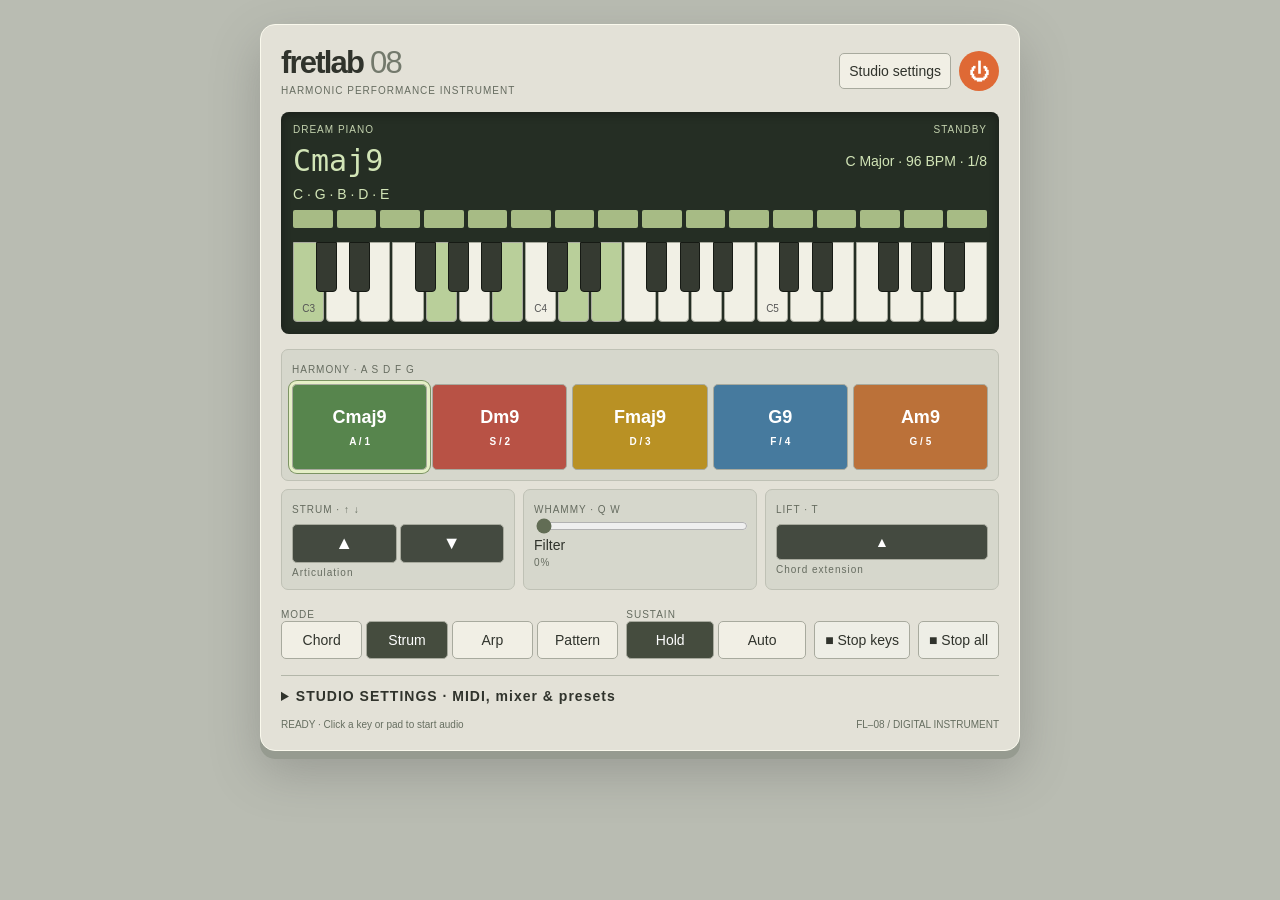
==== commit 859c7664: "Simplify sustain controls and align Stop all with Stop keys" ====
--- a/index.html
+++ b/index.html
@@ -5,8 +5,9 @@
 
 main{max-width:760px}.screen{padding:12px}.chord{font-size:30px}.piano{height:80px;user-select:none}.performance{grid-template-columns:repeat(3,minmax(0,1fr))}.harmony{grid-column:1/-1}.pad{height:86px;font-size:18px}.transport{grid-template-columns:1fr 1fr minmax(90px,auto);align-items:end;gap:8px}.transport #stop{height:38px;min-height:38px;padding:8px 10px;background:#454c3e;color:#fff}.transport .controls{flex-wrap:nowrap}.transport .controls button{height:38px;padding:6px 5px}.drawer{grid-template-columns:repeat(2,minmax(0,1fr))}#studioExtras .quick{margin-bottom:10px}@media(max-width:650px){.transport{grid-template-columns:1fr 1fr}.transport #stop{grid-column:1/-1;width:100%}.pad{font-size:13px;height:75px}.drawer{grid-template-columns:1fr}.piano{height:65px}.performance .module{padding:7px}}
  .transport #stop,.transport #stopAll{background:#eeeee6;color:#30332c;box-shadow:none;border:1px solid #a8aa9e;height:38px;min-height:38px;padding:8px 10px;font-weight:normal}.transport #stop:active,.transport #stopAll:active{background:#454c3e;color:#fff}.globalTransport{grid-column:1/-1;display:flex;justify-content:flex-end}.globalTransport button{min-width:100px}@media(max-width:650px){.globalTransport button{width:100%}}
-</style><main><header><div><h1>fretlab <span>08</span></h1><small>HARMONIC PERFORMANCE INSTRUMENT</small></div><div class="row"><button id="view" aria-expanded="false">Studio settings</button><select id="preset" aria-label="Preset"></select><button id="share">Share preset</button><button class="power" id="power" aria-label="Power">⏻</button></div></header><div class="screen"><div class="row"><small id="patch">DREAM PIANO</small><small id="status">STANDBY</small></div><div class="row"><div class="chord" id="chord">Cmaj7</div><div id="readout"></div></div><div id="notes"></div><div class="steps" id="meter"></div><div class="piano" id="piano"></div></div><div class="section performance"><div class="module harmony"><span class="label">HARMONY · A S D F G</span><div class="pads" id="pads"></div></div><div class="module"><span class="label">STRUM · ↑ ↓</span><div class="rocker"><button id="up" aria-label="Upstrum">▲</button><button id="down" aria-label="Downstrum">▼</button></div><small id="strumLabel"></small></div><div class="module"><span class="label">WHAMMY · Q W</span><input id="wham" type="range" min="0" max="100" value="0"><div id="whamLabel"></div><small id="whamValue">0%</small></div><div class="module"><span class="label">LIFT · T</span><button class="lift" id="lift">▲</button><small id="liftLabel"></small></div></div><div class="section quick" id="quick"></div><div class="section transport"><div><small>MODE</small><div class="controls" id="modes"></div></div><div><small>SUSTAIN</small><div class="controls" id="sustains"></div></div><button id="stop" type="button">■ Stop keys</button><div class="globalTransport"><button id="stopAll" type="button">■ Stop all</button></div></div><div id="accompbox" class="section module"><div class="row"><b>ACCOMPANIMENT</b><button id="beat">Beat: off</button><button id="midi">Connect MIDI</button><small id="midiStatus">No MIDI input</small></div><div class="quick" id="accomp"></div><div id="drumgrid"></div><div class="row" style="margin-top:10px"><button id="bassToggle">Bass: off</button><div id="bassControls" class="quick" style="flex:1"></div></div></div>
-<div id="backing" class="section module"><div class="row"><b>MIDI BACKING TRACK</b><small id="midinfo">Import a Standard MIDI File (.mid / .midi)</small></div><input type="file" id="midfile" accept=".mid,.midi,audio/midi,audio/x-midi" style="margin:10px 0"><div class="backingrow"><button id="midplay" disabled>▶ Play</button><button id="midstop" aria-label="Stop MIDI backing track" disabled>■ Stop MIDI</button><button id="midloop">Loop: off</button><input id="midseek" type="range" min="0" max="1000" value="0" aria-label="Backing track position" disabled><small id="midtime">0:00 / 0:00</small></div><div class="row" style="margin-top:10px"><label>Playback rate <select id="midrate"><option value="0.5">50%</option><option value="0.75">75%</option><option value="1" selected>100% (file tempo)</option><option value="1.25">125%</option><option value="1.5">150%</option></select></label><button id="matchTempo" disabled>Match key & tempo</button><label><input type="checkbox" id="autoMatch" checked> Auto match</label><small id="keyinfo"></small></div><div id="midtracks" class="tracklist"></div><small>Local synthesized playback; no audio files or uploads. MIDI backing is independent of harmony pads.</small></div>
+.transport{grid-template-columns:minmax(0,1.5fr) minmax(0,.8fr) auto auto;align-items:end}.transport #stop,.transport #stopAll{grid-column:auto;width:auto;white-space:nowrap}@media(max-width:650px){.transport{grid-template-columns:1fr 1fr}.transport #stop,.transport #stopAll{width:100%}.transport .controls{display:flex}.transport .controls button{flex:1}}
+</style><main><header><div><h1>fretlab <span>08</span></h1><small>HARMONIC PERFORMANCE INSTRUMENT</small></div><div class="row"><button id="view" aria-expanded="false">Studio settings</button><select id="preset" aria-label="Preset"></select><button id="share">Share preset</button><button class="power" id="power" aria-label="Power">⏻</button></div></header><div class="screen"><div class="row"><small id="patch">DREAM PIANO</small><small id="status">STANDBY</small></div><div class="row"><div class="chord" id="chord">Cmaj7</div><div id="readout"></div></div><div id="notes"></div><div class="steps" id="meter"></div><div class="piano" id="piano"></div></div><div class="section performance"><div class="module harmony"><span class="label">HARMONY · A S D F G</span><div class="pads" id="pads"></div></div><div class="module"><span class="label">STRUM · ↑ ↓</span><div class="rocker"><button id="up" aria-label="Upstrum">▲</button><button id="down" aria-label="Downstrum">▼</button></div><small id="strumLabel"></small></div><div class="module"><span class="label">WHAMMY · Q W</span><input id="wham" type="range" min="0" max="100" value="0"><div id="whamLabel"></div><small id="whamValue">0%</small></div><div class="module"><span class="label">LIFT · T</span><button class="lift" id="lift">▲</button><small id="liftLabel"></small></div></div><div class="section quick" id="quick"></div><div class="section transport"><div><small>MODE</small><div class="controls" id="modes"></div></div><div><small>SUSTAIN</small><div class="controls" id="sustains"></div></div><button id="stop" type="button">■ Stop keys</button><button id="stopAll" type="button">■ Stop all</button></div><div id="accompbox" class="section module"><div class="row"><b>ACCOMPANIMENT</b><button id="beat">Beat: off</button><button id="midi">Connect MIDI</button><small id="midiStatus">No MIDI input</small></div><div class="quick" id="accomp"></div><div id="drumgrid"></div><details id="grooveDrawer" class="section"><summary>BEAT LIBRARY</summary><div class="row" style="margin:10px 0"><select id="grooveLibrary" aria-label="Saved beats"></select><button id="grooveLoad">Load</button><button id="grooveSave">Save current</button><button id="grooveDelete">Delete</button></div><div class="row"><button id="grooveExport">Export library</button><label>Import library <input id="grooveImport" type="file" accept=".json"></label></div><small id="grooveStatus" aria-live="polite">Saved locally on this browser.</small></details><div class="row" style="margin-top:10px"><button id="bassToggle">Bass: off</button><div id="bassControls" class="quick" style="flex:1"></div></div></div>
+<div id="backing" class="section module"><div class="row"><b>MIDI BACKING TRACK</b><small id="midinfo">Import a Standard MIDI File (.mid / .midi)</small></div><input type="file" id="midfile" accept=".mid,.midi,audio/midi,audio/x-midi" style="margin:10px 0"><div class="backingrow"><button id="midplay" disabled>▶ Play</button><button id="midstop" aria-label="Stop MIDI backing track" disabled>■ Stop MIDI</button><button id="midloop">Loop: off</button><input id="midseek" type="range" min="0" max="1000" value="0" aria-label="Backing track position" disabled><small id="midtime">0:00 / 0:00</small></div><div class="row" style="margin-top:10px"><label>Playback rate <select id="midrate"><option value="0.5">50%</option><option value="0.75">75%</option><option value="1" selected>100% (file tempo)</option><option value="1.25">125%</option><option value="1.5">150%</option></select></label><button id="matchTempo" disabled>Match key & tempo</button><label><input type="checkbox" id="autoMatch" checked> Auto match</label><small id="keyinfo"></small></div><div id="midtracks" class="tracklist"></div><details class="section"><summary>EXTRACT BEAT FROM MIDI</summary><div class="row" style="margin:10px 0"><label>Start bar <input id="grooveBar" type="number" min="1" value="1" style="width:64px"></label><label>Bars <select id="grooveBars"><option>1</option><option>2</option><option>4</option><option>8</option></select></label><button id="grooveExtract" disabled>Extract groove</button><button id="grooveCapture" disabled>Use current bar</button></div><small id="grooveExtractStatus">Uses General MIDI percussion, preserving timing and velocity. Assumes 4/4.</small></details><small>Local synthesized playback; no audio files or uploads. MIDI backing is independent of harmony pads.</small></div>
 <div class="section module" id="mixbox"><div class="row"><b>MIXER</b><button id="mixreset">Reset</button></div><div class="mixgrid" id="mixgrid" style="margin-top:10px"></div></div><details id="settings"><summary>STUDIO SETTINGS · MIDI, mixer & presets</summary><div id="studioExtras"></div><div class="drawer"><div class="module"><b>Presets & harmony</b><div class="field"><label>Preset name</label><input id="name" type="text" maxlength="60"></div><div class="row"><button id="save">Save</button><button id="add">Save as new</button><button id="delete">Delete</button></div><div id="harmony"></div><button id="export">Export preset</button><label>Import preset JSON<input id="import" type="file" accept=".json,application/json"></label></div><div class="module"><b>Arp / pattern</b><div id="arp"></div><div class="steps" id="editor"></div><div class="row"><button id="all">All</button><button id="clear">Clear</button><button id="rotate">Rotate</button><button id="random">Random</button></div><small>Click steps to enable or mute them. Accent every fourth step.</small></div><div class="module"><b>Controller assignments</b><div id="assign"></div><small>Whammy polarity and inversion are software mappings, not guitar orientation.</small></div></div></details><footer><span id="message">READY · Click a key or pad to start audio</span><span>FL–08 / DIGITAL INSTRUMENT</span></footer></main>
 <script>
 'use strict';const $=id=>document.getElementById(id),N=['C','C♯','D','E♭','E','F','F♯','G','A♭','A','B♭','B'],S={Major:[0,2,4,5,7,9,11],Minor:[0,2,3,5,7,8,10],Dorian:[0,2,3,5,7,9,10],Mixolydian:[0,2,4,5,7,9,10]},D=[0,1,3,4,5],colors=['#57854d','#b85245','#b99124','#467a9e','#bb7139'];const base={name:'Dream Piano',sound:'Electric piano',root:0,scale:'Major',voicing:'Dream voicing',pitch:0,octave:0,bpm:96,volume:65,mode:'Strum',sustain:'Hold',direction:'Up',division:8,gate:75,swing:0,octaves:1,pattern:Array(16).fill(true),strum:'Articulation',whamfx:'Filter',liftfx:'Chord extension',polarity:'Unipolar',invert:'No',spring:'Yes',range:2,fretAction:'Play immediately',harmonizer:'Off',harmLevel:45,beatStyle:'Lo-fi',beatLevel:45,midiMode:'Notes',drumPattern:null,bassStyle:"Root + fifth",bassLevel:55,mixSeq:100,mixDirect:100,mixHarmony:100,mixBass:100,mixDrums:100,mixBacking:100};const copy=x=>JSON.parse(JSON.stringify(x));let presets=[copy(base),{...copy(base),name:'Analog Pulse',sound:'Analog',scale:'Minor',mode:'Pattern',bpm:118,pattern:Array.from({length:16},(_,i)=>i%4!==3)},{...copy(base),name:'Glass Garden',sound:'Bells',scale:'Dorian',voicing:'Ninth',bpm:80,whamfx:'Reverb'},{...copy(base),name:'Warm Pad',sound:'Pad',mode:'Chord',whamfx:'Reverb'}];try{let a=JSON.parse(localStorage.getItem('fretlab04'));if(Array.isArray(a)&&a.length)presets=a.map(x=>({...copy(base),...x}))}catch{}let s=copy(presets[0]),pi=0,selected=0,inv=0,lift=false,wham=0,running=false,powered=false,step=0,reverse=false,timer,ctx,bus,filter,master,delay,wet,feedback,verb,vwet,trem,lfo,depth,voices=new Set(),direct=new Map(),live=[],keyStart=48;
@@ -26,17 +27,17 @@
 panel.onpointermove=e=>{if(pointerKeys.has(e.pointerId))change(e)};
 const end=e=>{if(!pointerKeys.has(e.pointerId))return;off(e.pointerId);pointerKeys.delete(e.pointerId);draw()};panel.onpointerup=panel.onpointercancel=panel.onlostpointercapture=end;
 window.addEventListener('blur',()=>{for(const id of pointerKeys.keys())off(id);pointerKeys.clear();draw()});
-}piano();D.forEach((_,i)=>{let b=document.createElement('button');b.className='pad';b.style.setProperty('--c',colors[i]);b.innerHTML='<span></span><small>'+'ASDFG'[i]+' / '+(i+1)+'</small>';b.onpointerdown=e=>{e.preventDefault();b.setPointerCapture(e.pointerId);choose(i)};b.onpointerup=b.onpointercancel=()=>releasePad(i);$('pads').append(b)});for(let i=0;i<16;i++){for(let id of ['meter','editor']){let b=document.createElement('button');b.setAttribute('aria-label','Step '+(i+1));if(id==='editor')b.textContent=i+1;b.onclick=()=>{s.pattern[i]=!s.pattern[i];draw()};$(id).append(b)}}for(let [id,values] of [['modes',['Chord','Strum','Arp','Pattern']],['sustains',['Hold','Auto','Toggle']]])values.forEach(v=>{let b=document.createElement('button');b.textContent=v;b.onclick=()=>{if(id==='modes')setMode(v);else{s.sustain=v;if(v==='Hold')stop();draw()}};$(id).append(b)});
-function draw(){let c=chord(selected);$('chord').textContent=c.name;$('notes').textContent=c.p.map(n=>N[(n+120)%12]).join(' · ');$('patch').textContent=s.name.toUpperCase();$('status').textContent=powered?(running?'PLAYING':'ONLINE'):'STANDBY';$('readout').textContent=N[s.root]+' '+s.scale+' · '+s.bpm+' BPM · 1/'+s.division;$('pads').querySelectorAll('button').forEach((b,i)=>{b.firstChild.textContent=chord(i).name;b.classList.toggle('active',selected===i)});let active=[...live,...Array.from(direct.values()).map(v=>v.n),...Array.from(midiNotes.values()).map(v=>v.n),...Array.from(harmVoices.values()).flat().map(v=>v.n)];$('piano').querySelectorAll('button').forEach(b=>{let n=+b.dataset.note;b.classList.toggle('tone',c.p.includes(n));b.classList.toggle('hit',active.includes(n+s.pitch+s.octave))});for(let id of ['meter','editor'])Array.from($(id).children).forEach((b,i)=>{b.classList.toggle('on',s.pattern[i]);b.classList.toggle('now',running&&(step+15)%16===i)});for(let [id,key] of [['modes','mode'],['sustains','sustain']])Array.from($(id).children).forEach(b=>b.classList.toggle('active',b.textContent===s[key]));$('strumLabel').textContent=s.strum;$('whamLabel').textContent=s.whamfx;$('whamValue').textContent=wham+'%';$('liftLabel').textContent=s.liftfx;$('lift').classList.toggle('active',lift);document.querySelectorAll('[id^=v_]').forEach(e=>e.textContent=s[e.id.slice(2)])}function sync(){Object.keys(s).forEach(k=>{let e=$('f_'+k);if(e)e.value=s[k]});$('name').value=s.name}function list(){ $('preset').innerHTML='';presets.forEach((p,i)=>$('preset').add(new Option(p.name,i)));$('preset').value=pi}function persist(){try{localStorage.setItem('fretlab04',JSON.stringify(presets));$('message').textContent='PRESET SAVED'}catch{$('message').textContent='Storage unavailable; export JSON to keep presets'}}function load(p){stop();s={...copy(base),...copy(p)};inv=0;lift=false;neutral();sync();fx();draw();drumUI()}$('preset').onchange=()=>{pi=+$('preset').value;load(presets[pi])};$('save').onclick=()=>{s.name=$('name').value.trim()||'Untitled';presets[pi]=copy(s);persist();list();draw()};$('add').onclick=()=>{s.name=$('name').value.trim()||'Untitled';if(presets.some(p=>p.name===s.name))s.name+=' copy';presets.push(copy(s));pi=presets.length-1;persist();list();sync();draw()};$('delete').onclick=()=>{if(presets.length<=1)return;presets.splice(pi,1);pi=0;persist();list();load(presets[0])};$('export').onclick=()=>{let a=document.createElement('a');a.href=URL.createObjectURL(new Blob([JSON.stringify(s,null,2)],{type:'application/json'}));a.download='fretlab-preset.json';a.click();setTimeout(()=>URL.revokeObjectURL(a.href),1000)};function validate(p){if(!p||typeof p!=='object')throw Error();let out=copy(base);for(let k of Object.keys(base)){let e=$('f_'+k);if(k==='name'&&typeof p[k]==='string')out[k]=p[k].slice(0,60);else if(k==='drumPattern'&&Array.isArray(p[k])&&p[k].length===3&&p[k].every(Array.isArray))out[k]=p[k].map(r=>r.filter(n=>Number.isInteger(n)&&n>=0&&n<16));else if(k==='pattern'&&Array.isArray(p[k])&&p[k].length===16)out[k]=p[k].map(Boolean);else if(e){if(e.tagName==='SELECT'&&Array.from(e.options).some(o=>o.value===String(p[k])))out[k]=typeof base[k]==='number'?+p[k]:p[k];else if(e.type==='range'&&typeof p[k]==='number'&&Number.isFinite(p[k]))out[k]=Math.max(+e.min,Math.min(+e.max,p[k]))}else if(k==='mode'&&['Chord','Strum','Arp','Pattern'].includes(p[k]))out[k]=p[k];else if(k==='sustain'&&['Hold','Auto','Toggle'].includes(p[k]))out[k]=p[k]}return out}$('import').onchange=async e=>{try{let p=validate(JSON.parse(await e.target.files[0].text()));presets.push(p);pi=presets.length-1;persist();list();load(p)}catch{$('message').textContent='Invalid preset file'}};$('share').onclick=async()=>{let url=location.href.split('#')[0]+'#preset='+encodeURIComponent(JSON.stringify(s));try{await navigator.clipboard.writeText(url);$('message').textContent='Preset link copied (hosted app required for public access)'}catch{prompt('Copy preset link:',url)}};$('power').onclick=()=>{if(powered){stopAll();powered=false;fx();draw()}else init()};$('stop').onclick=()=>{stop();quiet('direct');quiet('harmony');direct.clear();harmVoices.clear();midiNotes.clear();pointerKeys.clear();draw()};$('stopAll').onclick=stopAll;$('lift').onclick=liftToggle;$('wham').oninput=()=>{wham=+$('wham').value;fx();draw()};for(let evt of ['pointerup','pointercancel','keyup'])$('wham').addEventListener(evt,()=>{if(s.spring==='Yes'){neutral();draw()}});for(let [id,d] of [['up',-1],['down',1]]){$(id).onpointerdown=e=>{e.preventDefault();$(id).setPointerCapture(e.pointerId);strum(d)};$(id).onpointerup=$(id).onpointercancel=()=>{if(s.sustain==='Hold'&&s.strum==='Articulation'&&!(lift&&s.liftfx==='Sustain'))stop()}}$('all').onclick=()=>{s.pattern.fill(true);draw()};$('clear').onclick=()=>{s.pattern.fill(false);draw()};$('rotate').onclick=()=>{s.pattern.unshift(s.pattern.pop());draw()};$('random').onclick=()=>{s.pattern=s.pattern.map(()=>Math.random()>.35);draw()};function idx(k){return 'asdfg'.includes(k)?'asdfg'.indexOf(k):'12345'.indexOf(k)}window.addEventListener('keydown',e=>{if(['INPUT','SELECT','TEXTAREA'].includes(document.activeElement.tagName)||e.metaKey||e.ctrlKey||e.altKey)return;let k=e.key.toLowerCase(),i=idx(k);if(k.length===1&&i>=0&&!e.repeat){e.preventDefault();choose(i)}if(['arrowup','arrowdown'].includes(k)){e.preventDefault();if(!e.repeat)strum(k==='arrowup'?-1:1)}if(k==='t'&&!e.repeat)liftToggle();if(k==='q'||k==='w'){wham=Math.max(+$('wham').min,Math.min(100,wham+(k==='w'?5:-5)));$('wham').value=wham;fx();draw()}if(e.code==='Space'){e.preventDefault();stop()}});window.addEventListener('keyup',e=>{let k=e.key.toLowerCase(),i=idx(k);if(k.length===1&&i>=0)releasePad(i);if(['q','w'].includes(k)&&s.spring==='Yes'){neutral();draw()}if(['arrowup','arrowdown'].includes(k)&&s.sustain==='Hold'&&s.strum==='Articulation'&&!(lift&&s.liftfx==='Sustain'))stop()});window.addEventListener('blur',()=>{if(s.sustain==='Hold')stop();else{direct.forEach(release);direct.clear();harmVoices.forEach(a=>a.forEach(release));harmVoices.clear();draw()}});const harmVoices=new Map(),midiNotes=new Map();let beatOn=false,beatTimer=null,beatStep=0,beatNext=0,midiAccess=null,noiseBuffer;
+}piano();D.forEach((_,i)=>{let b=document.createElement('button');b.className='pad';b.style.setProperty('--c',colors[i]);b.innerHTML='<span></span><small>'+'ASDFG'[i]+' / '+(i+1)+'</small>';b.onpointerdown=e=>{e.preventDefault();b.setPointerCapture(e.pointerId);choose(i)};b.onpointerup=b.onpointercancel=()=>releasePad(i);$('pads').append(b)});for(let i=0;i<16;i++){for(let id of ['meter','editor']){let b=document.createElement('button');b.setAttribute('aria-label','Step '+(i+1));if(id==='editor')b.textContent=i+1;b.onclick=()=>{s.pattern[i]=!s.pattern[i];draw()};$(id).append(b)}}for(let [id,values] of [['modes',['Chord','Strum','Arp','Pattern']],['sustains',['Hold','Auto']]])values.forEach(v=>{let b=document.createElement('button');b.textContent=v;b.onclick=()=>{if(id==='modes')setMode(v);else{s.sustain=v;if(v==='Hold')stop();draw()}};$(id).append(b)});
+function draw(){if(s.sustain==='Toggle')s.sustain='Auto';let c=chord(selected);$('chord').textContent=c.name;$('notes').textContent=c.p.map(n=>N[(n+120)%12]).join(' · ');$('patch').textContent=s.name.toUpperCase();$('status').textContent=powered?(running?'PLAYING':'ONLINE'):'STANDBY';$('readout').textContent=N[s.root]+' '+s.scale+' · '+s.bpm+' BPM · 1/'+s.division;$('pads').querySelectorAll('button').forEach((b,i)=>{b.firstChild.textContent=chord(i).name;b.classList.toggle('active',selected===i)});let active=[...live,...Array.from(direct.values()).map(v=>v.n),...Array.from(midiNotes.values()).map(v=>v.n),...Array.from(harmVoices.values()).flat().map(v=>v.n)];$('piano').querySelectorAll('button').forEach(b=>{let n=+b.dataset.note;b.classList.toggle('tone',c.p.includes(n));b.classList.toggle('hit',active.includes(n+s.pitch+s.octave))});for(let id of ['meter','editor'])Array.from($(id).children).forEach((b,i)=>{b.classList.toggle('on',s.pattern[i]);b.classList.toggle('now',running&&(step+15)%16===i)});for(let [id,key] of [['modes','mode'],['sustains','sustain']])Array.from($(id).children).forEach(b=>b.classList.toggle('active',b.textContent===s[key]));$('strumLabel').textContent=s.strum;$('whamLabel').textContent=s.whamfx;$('whamValue').textContent=wham+'%';$('liftLabel').textContent=s.liftfx;$('lift').classList.toggle('active',lift);document.querySelectorAll('[id^=v_]').forEach(e=>e.textContent=s[e.id.slice(2)])}function sync(){Object.keys(s).forEach(k=>{let e=$('f_'+k);if(e)e.value=s[k]});$('name').value=s.name}function list(){ $('preset').innerHTML='';presets.forEach((p,i)=>$('preset').add(new Option(p.name,i)));$('preset').value=pi}function persist(){try{localStorage.setItem('fretlab04',JSON.stringify(presets));$('message').textContent='PRESET SAVED'}catch{$('message').textContent='Storage unavailable; export JSON to keep presets'}}function load(p){stop();s={...copy(base),...copy(p)};inv=0;lift=false;neutral();sync();fx();draw();drumUI()}$('preset').onchange=()=>{pi=+$('preset').value;load(presets[pi])};$('save').onclick=()=>{s.name=$('name').value.trim()||'Untitled';presets[pi]=copy(s);persist();list();draw()};$('add').onclick=()=>{s.name=$('name').value.trim()||'Untitled';if(presets.some(p=>p.name===s.name))s.name+=' copy';presets.push(copy(s));pi=presets.length-1;persist();list();sync();draw()};$('delete').onclick=()=>{if(presets.length<=1)return;presets.splice(pi,1);pi=0;persist();list();load(presets[0])};$('export').onclick=()=>{let a=document.createElement('a');a.href=URL.createObjectURL(new Blob([JSON.stringify(s,null,2)],{type:'application/json'}));a.download='fretlab-preset.json';a.click();setTimeout(()=>URL.revokeObjectURL(a.href),1000)};function validate(p){if(!p||typeof p!=='object')throw Error();let out=copy(base);for(let k of Object.keys(base)){let e=$('f_'+k);if(k==='name'&&typeof p[k]==='string')out[k]=p[k].slice(0,60);else if(k==='drumPattern'&&Array.isArray(p[k])&&p[k].length===3&&p[k].every(Array.isArray))out[k]=p[k].map(r=>r.filter(n=>Number.isInteger(n)&&n>=0&&n<16));else if(k==='pattern'&&Array.isArray(p[k])&&p[k].length===16)out[k]=p[k].map(Boolean);else if(e){if(e.tagName==='SELECT'&&Array.from(e.options).some(o=>o.value===String(p[k])))out[k]=typeof base[k]==='number'?+p[k]:p[k];else if(e.type==='range'&&typeof p[k]==='number'&&Number.isFinite(p[k]))out[k]=Math.max(+e.min,Math.min(+e.max,p[k]))}else if(k==='mode'&&['Chord','Strum','Arp','Pattern'].includes(p[k]))out[k]=p[k];else if(k==='sustain'&&['Hold','Auto'].includes(p[k]))out[k]=p[k]}return out}$('import').onchange=async e=>{try{let p=validate(JSON.parse(await e.target.files[0].text()));presets.push(p);pi=presets.length-1;persist();list();load(p)}catch{$('message').textContent='Invalid preset file'}};$('share').onclick=async()=>{let url=location.href.split('#')[0]+'#preset='+encodeURIComponent(JSON.stringify(s));try{await navigator.clipboard.writeText(url);$('message').textContent='Preset link copied (hosted app required for public access)'}catch{prompt('Copy preset link:',url)}};$('power').onclick=()=>{if(powered){stopAll();powered=false;fx();draw()}else init()};$('stop').onclick=()=>{stop();quiet('direct');quiet('harmony');direct.clear();harmVoices.clear();midiNotes.clear();pointerKeys.clear();draw()};$('stopAll').onclick=stopAll;$('lift').onclick=liftToggle;$('wham').oninput=()=>{wham=+$('wham').value;fx();draw()};for(let evt of ['pointerup','pointercancel','keyup'])$('wham').addEventListener(evt,()=>{if(s.spring==='Yes'){neutral();draw()}});for(let [id,d] of [['up',-1],['down',1]]){$(id).onpointerdown=e=>{e.preventDefault();$(id).setPointerCapture(e.pointerId);strum(d)};$(id).onpointerup=$(id).onpointercancel=()=>{if(s.sustain==='Hold'&&s.strum==='Articulation'&&!(lift&&s.liftfx==='Sustain'))stop()}}$('all').onclick=()=>{s.pattern.fill(true);draw()};$('clear').onclick=()=>{s.pattern.fill(false);draw()};$('rotate').onclick=()=>{s.pattern.unshift(s.pattern.pop());draw()};$('random').onclick=()=>{s.pattern=s.pattern.map(()=>Math.random()>.35);draw()};function idx(k){return 'asdfg'.includes(k)?'asdfg'.indexOf(k):'12345'.indexOf(k)}window.addEventListener('keydown',e=>{if(['INPUT','SELECT','TEXTAREA'].includes(document.activeElement.tagName)||e.metaKey||e.ctrlKey||e.altKey)return;let k=e.key.toLowerCase(),i=idx(k);if(k.length===1&&i>=0&&!e.repeat){e.preventDefault();choose(i)}if(['arrowup','arrowdown'].includes(k)){e.preventDefault();if(!e.repeat)strum(k==='arrowup'?-1:1)}if(k==='t'&&!e.repeat)liftToggle();if(k==='q'||k==='w'){wham=Math.max(+$('wham').min,Math.min(100,wham+(k==='w'?5:-5)));$('wham').value=wham;fx();draw()}if(e.code==='Space'){e.preventDefault();stop()}});window.addEventListener('keyup',e=>{let k=e.key.toLowerCase(),i=idx(k);if(k.length===1&&i>=0)releasePad(i);if(['q','w'].includes(k)&&s.spring==='Yes'){neutral();draw()}if(['arrowup','arrowdown'].includes(k)&&s.sustain==='Hold'&&s.strum==='Articulation'&&!(lift&&s.liftfx==='Sustain'))stop()});window.addEventListener('blur',()=>{if(s.sustain==='Hold')stop();else{direct.forEach(release);direct.clear();harmVoices.forEach(a=>a.forEach(release));harmVoices.clear();draw()}});const harmVoices=new Map(),midiNotes=new Map();let beatOn=false,beatTimer=null,beatStep=0,beatNext=0,midiAccess=null,noiseBuffer;
 const grooves={'Lo-fi':[[0,7,10],[4,12],[0,2,4,6,8,10,12,14]],House:[[0,4,8,12],[4,12],[2,6,10,14]],Breakbeat:[[0,6,8,11],[4,12],[0,2,3,6,8,10,14,15]]};
 function harmonyOn(id,n,amp){harmonyOff(id);if(s.harmonizer==='Off')return;let scale=S[s.scale].map(x=>(x+s.root+s.pitch+120)%12),above=[];for(let k=1;k<=24;k++)if(scale.includes((n+k)%12))above.push(n+k);let p=s.harmonizer==='Octaves'?[n+12]:s.harmonizer==='Third'?[above[1]]:s.harmonizer==='Third + fifth'?[above[1],above[3]]:chord(selected).p.map(x=>{while(x<=n)x+=12;return x}).filter(x=>x<=n+12).slice(0,3);harmVoices.set(id,p.filter(Number.isFinite).map(x=>note(x,ctx.currentTime+.005,Infinity,amp*s.harmLevel/100/Math.sqrt(p.length||1),'harmony')))}
 function harmonyOff(id){(harmVoices.get(id)||[]).forEach(release);harmVoices.delete(id)}
 function drumRows(){return s.beatStyle==='Custom'&&Array.isArray(s.drumPattern)?s.drumPattern:grooves[s.beatStyle]||grooves['Lo-fi']}
-function drumUI(){let box=$('drumgrid');box.innerHTML='';drumRows().forEach((row,j)=>{let r=document.createElement('div');r.className='drumrow';let l=document.createElement('small');l.textContent=['KICK','SNARE','HAT'][j];r.append(l);for(let i=0;i<16;i++){let b=document.createElement('button');b.textContent='';b.setAttribute('aria-label',l.textContent+' step '+(i+1));b.classList.toggle('on',row.includes(i));b.onclick=()=>{let a=copy(drumRows());a[j]=a[j].includes(i)?a[j].filter(x=>x!==i):[...a[j],i];s.drumPattern=a;s.beatStyle='Custom';sync();drumUI()};r.append(b)}box.append(r)})}
-const activeDrums=new Set();function silenceDrums(onlyBacking=false){for(const v of activeDrums){if(onlyBacking&&!v.backing)continue;try{v.g.gain.cancelScheduledValues(ctx.currentTime);v.g.gain.setValueAtTime(0,ctx.currentTime);v.o.stop(ctx.currentTime)}catch{}activeDrums.delete(v)}}function trackDrum(o,g,backing,cleanup){const v={o,g,backing};activeDrums.add(v);o.onended=()=>{activeDrums.delete(v);cleanup()}}function drum(j,t,backing=false){let g=ctx.createGain(),a=backing?.55:s.beatLevel/100;g.connect(mixNodes[backing?"backing":"drums"]||master);if(j===0){let o=ctx.createOscillator();o.frequency.setValueAtTime(130,t);o.frequency.exponentialRampToValueAtTime(45,t+.12);g.gain.setValueAtTime(.65*a+.0001,t);g.gain.exponentialRampToValueAtTime(.0001,t+.23);o.connect(g);o.start(t);o.stop(t+.24);trackDrum(o,g,backing,()=>g.disconnect())}else{if(!noiseBuffer){noiseBuffer=ctx.createBuffer(1,ctx.sampleRate*.3,ctx.sampleRate);let d=noiseBuffer.getChannelData(0);for(let i=0;i<d.length;i++)d[i]=Math.random()*2-1}let o=ctx.createBufferSource(),f=ctx.createBiquadFilter();o.buffer=noiseBuffer;f.type='highpass';f.frequency.value=j===1?1300:6500;let dur=j===1?.16:.045;g.gain.setValueAtTime((j===1?.35:.18)*a+.0001,t);g.gain.exponentialRampToValueAtTime(.0001,t+dur);o.connect(f);f.connect(g);o.start(t);o.stop(t+dur+.01);trackDrum(o,g,backing,()=>{f.disconnect();g.disconnect()})}}
-function beatLoop(){if(!beatOn)return;while(beatNext<ctx.currentTime+.09){let i=beatStep%16;drumRows().forEach((r,j)=>{if(r.includes(i))drum(j,beatNext)});beatNext+=60/s.bpm/4*(1+(i%2===0?1:-1)*s.swing/100);beatStep++}beatTimer=setTimeout(beatLoop,25)}
+function drumUI(){let box=$('drumgrid');box.innerHTML='';drumRows().forEach((row,j)=>{let r=document.createElement('div');r.className='drumrow';let l=document.createElement('small');l.textContent=['KICK','SNARE','HAT'][j];r.append(l);for(let i=0;i<16;i++){let b=document.createElement('button');b.textContent='';b.setAttribute('aria-label',l.textContent+' step '+(i+1));b.classList.toggle('on',row.includes(i));b.onclick=()=>{let a=copy(drumRows());a[j]=a[j].includes(i)?a[j].filter(x=>x!==i):[...a[j],i];activeGroove=null;s.drumPattern=a;s.beatStyle='Custom';sync();drumUI()};r.append(b)}box.append(r)})}
+const activeDrums=new Set();function silenceDrums(onlyBacking=false){for(const v of activeDrums){if(onlyBacking&&!v.backing)continue;try{v.g.gain.cancelScheduledValues(ctx.currentTime);v.g.gain.setValueAtTime(0,ctx.currentTime);v.o.stop(ctx.currentTime)}catch{}activeDrums.delete(v)}}function trackDrum(o,g,backing,cleanup){const v={o,g,backing};activeDrums.add(v);o.onended=()=>{activeDrums.delete(v);cleanup()}}function drum(j,t,backing=false,velocity=1){let g=ctx.createGain(),a=(backing?.55:s.beatLevel/100)*velocity;g.connect(mixNodes[backing?"backing":"drums"]||master);if(j===0){let o=ctx.createOscillator();o.frequency.setValueAtTime(130,t);o.frequency.exponentialRampToValueAtTime(45,t+.12);g.gain.setValueAtTime(.65*a+.0001,t);g.gain.exponentialRampToValueAtTime(.0001,t+.23);o.connect(g);o.start(t);o.stop(t+.24);trackDrum(o,g,backing,()=>g.disconnect())}else{if(!noiseBuffer){noiseBuffer=ctx.createBuffer(1,ctx.sampleRate*.3,ctx.sampleRate);let d=noiseBuffer.getChannelData(0);for(let i=0;i<d.length;i++)d[i]=Math.random()*2-1}let o=ctx.createBufferSource(),f=ctx.createBiquadFilter();o.buffer=noiseBuffer;f.type='highpass';f.frequency.value=j===1?1300:6500;let dur=j===1?.16:.045;g.gain.setValueAtTime((j===1?.35:.18)*a+.0001,t);g.gain.exponentialRampToValueAtTime(.0001,t+dur);o.connect(f);f.connect(g);o.start(t);o.stop(t+dur+.01);trackDrum(o,g,backing,()=>{f.disconnect();g.disconnect()})}}
+function beatLoop(){if(!beatOn)return;if(activeGroove){let g=activeGroove;while(beatNext<ctx.currentTime+.09){let e=g.events[grooveCursor],next=g.events[(grooveCursor+1)%g.events.length],delta=next.beat-e.beat;if(grooveCursor===g.events.length-1)delta+=g.bars*4;drum(e.lane,Math.max(ctx.currentTime+.001,beatNext),false,e.velocity);beatNext+=delta*60/Math.max(1,s.bpm);grooveCursor=(grooveCursor+1)%g.events.length}beatTimer=setTimeout(beatLoop,25);return}while(beatNext<ctx.currentTime+.09){let i=beatStep%16;drumRows().forEach((r,j)=>{if(r.includes(i))drum(j,beatNext)});beatNext+=60/s.bpm/4*(1+(i%2===0?1:-1)*s.swing/100);beatStep++}beatTimer=setTimeout(beatLoop,25)}
 function beatStop(){beatOn=false;clearTimeout(beatTimer);$('beat').textContent='Beat: off';$('beat').classList.remove('active')}
-$('beat').onclick=()=>{if(beatOn){beatStop();return}init();beatOn=true;beatStep=0;beatNext=ctx.currentTime+.03;$('beat').textContent='Beat: on';$('beat').classList.add('active');beatLoop()};$('f_beatStyle').addEventListener('change',drumUI);
+$('beat').onclick=()=>{if(beatOn){beatStop();return}init();beatOn=true;beatStep=0;grooveCursor=0;beatNext=ctx.currentTime+.03+(activeGroove?activeGroove.events[0].beat*60/Math.max(1,s.bpm):0);$('beat').textContent='Beat: on';$('beat').classList.add('active');beatLoop()};$('f_beatStyle').addEventListener('change',()=>{activeGroove=null;drumUI()});
 function midiMessage(e){let [st,n,v]=e.data,cmd=st&240,id=e.currentTarget.id+':'+(st&15)+':'+n;if(cmd===144&&v){init();if(midiNotes.has(id)){release(midiNotes.get(id));harmonyOff(id)}if(s.midiMode==='Harmony pads'){let i=(n%12)%5;choose(i);midiNotes.set(id,{pad:i})}else{let p=n+s.pitch+s.octave,amp=.18*v/127;midiNotes.set(id,note(p,ctx.currentTime+.005,Infinity,amp,'direct'));harmonyOn(id,p,amp)}}else if(cmd===128||(cmd===144&&!v)){let obj=midiNotes.get(id);if(obj&&obj.pad!==undefined)releasePad(obj.pad);else release(obj);midiNotes.delete(id);harmonyOff(id)}else if(cmd===176&&n===1){wham=s.polarity==='Bipolar'?Math.round(v/127*200-100):Math.round(v/127*100);$('wham').value=wham;fx()}else if(cmd===224){let bend=(n+v*128-8192)/8192;wham=Math.round(s.polarity==='Bipolar'?bend*100:Math.abs(bend)*100);$('wham').value=wham;fx()}draw()}
 function attachMidi(){let inputs=[...midiAccess.inputs.values()];inputs.forEach(i=>i.onmidimessage=midiMessage);$('midiStatus').textContent=inputs.length?inputs.map(i=>i.name||'MIDI device').join(', '):'Connect a USB MIDI device'}
 $('midi').onclick=async()=>{try{if(!navigator.requestMIDIAccess)throw Error('Web MIDI unavailable; use Chrome or Edge over HTTPS or localhost');midiAccess=await navigator.requestMIDIAccess();midiAccess.onstatechange=()=>{midiNotes.forEach(v=>{if(v.pad===undefined)release(v)});midiNotes.clear();harmVoices.forEach(a=>a.forEach(release));harmVoices.clear();attachMidi()};attachMidi();$('midi').textContent='MIDI enabled'}catch(e){$('midiStatus').textContent=e.message||'MIDI access denied'}};
@@ -54,7 +55,7 @@
 function bassStop(){bassOn=false;clearTimeout(bassTimer);quiet('bass');$('bassToggle').textContent='Bass: off';$('bassToggle').classList.remove('active')}
 $('bassToggle').onclick=()=>{if(bassOn){bassStop();return}init();bassOn=true;bassStep=0;bassNext=beatOn?Math.max(ctx.currentTime+.01,beatNext):ctx.currentTime+.03;$('bassToggle').textContent='Bass: on';$('bassToggle').classList.add('active');bassLoop()};
 // Standard MIDI file format 0 and 1, PPQ timing, tempo map, running status, channel programs and percussion.
-function parseMidi(buf){const a=new Uint8Array(buf),v=new DataView(buf);let p=0;const need=n=>{if(p+n>a.length)throw Error('Truncated MIDI file')},u8=()=>{need(1);return a[p++]},u16=()=>{need(2);let x=v.getUint16(p);p+=2;return x},u32=()=>{need(4);let x=v.getUint32(p);p+=4;return x},tag=()=>String.fromCharCode(u8(),u8(),u8(),u8()),vlq=()=>{let x=0;for(let i=0;i<4;i++){let b=u8();x=x*128+(b&127);if(!(b&128))return x}throw Error('Invalid MIDI delta')};if(tag()!=='MThd')throw Error('Not a Standard MIDI File');let h=u32();if(h<6)throw Error('Invalid header');let fmt=u16(),count=u16(),ppq=u16();if(fmt>1||!ppq||(ppq&32768))throw Error('Only format 0/1 with PPQ timing is supported');p=8+h;let events=[],tempos=[{tick:0,us:500000}],tracks=[],maxTick=0;for(let k=0;k<count;k++){if(tag()!=='MTrk')throw Error('Invalid track');let len=u32(),end=p+len;if(end>a.length)throw Error('Truncated track');let tick=0,run=0,name='Track '+(k+1);while(p<end){tick+=vlq();let st=u8();if(st<128){if(!run)throw Error('Invalid running status');p--;st=run}else if(st<240)run=st;else run=0;if(st===255){let type=u8(),n=vlq();if(p+n>end)throw Error('Invalid meta event');if(type===81&&n===3)tempos.push({tick,us:a[p]*65536+a[p+1]*256+a[p+2]});if(type===3)name=new TextDecoder().decode(a.slice(p,p+n));p+=n;if(type===47)break}else if(st===240||st===247){let n=vlq();p+=n;if(p>end)throw Error('Invalid SysEx')}else if(st<240){let cmd=st&240,ch=st&15,x=u8(),y=cmd===192||cmd===208?0:u8();if([128,144,192].includes(cmd))events.push({tick,ch,cmd,x,y,k})}else throw Error('Unsupported MIDI event')}p=end;maxTick=Math.max(maxTick,tick);tracks.push(name)}tempos.sort((a,b)=>a.tick-b.tick);let map=[],sec=0,last=0,us=500000;for(let e of tempos){sec+=(e.tick-last)*us/1e6/ppq;last=e.tick;us=e.us||500000;map.push({tick:last,sec,us})}function time(t){let lo=0,hi=map.length-1;while(lo<hi){let m=Math.ceil((lo+hi)/2);if(map[m].tick<=t)lo=m;else hi=m-1}let e=map[lo];return e.sec+(t-e.tick)*e.us/1e6/ppq}let notes=[],active=new Map(),programs=Array(16).fill(0);events.sort((a,b)=>a.tick-b.tick);for(let e of events){if(e.cmd===192){programs[e.ch]=e.x;continue}let id=e.k+':'+e.ch+':'+e.x;if(e.cmd===144&&e.y){let arr=active.get(id)||[];arr.push({...e,program:programs[e.ch]});active.set(id,arr)}else{let arr=active.get(id);if(arr?.length){let on=arr.shift();notes.push({t:time(on.tick),d:Math.max(.03,time(e.tick)-time(on.tick)),n:on.x,vel:on.y,ch:on.ch,program:on.program,k:on.k})}}}for(let arr of active.values())for(let on of arr)notes.push({t:time(on.tick),d:Math.max(.03,time(maxTick)-time(on.tick)),n:on.x,vel:on.y,ch:on.ch,program:on.program,k:on.k});notes.sort((a,b)=>a.t-b.t);if(!notes.length)throw Error('No playable notes');return {notes,tracks,duration:notes.reduce((d,n)=>Math.max(d,n.t+n.d),time(maxTick)),bpm:Math.round(60000000/map.filter(e=>e.tick===0).at(-1).us),tempoMap:map}}
+function parseMidi(buf){const a=new Uint8Array(buf),v=new DataView(buf);let p=0;const need=n=>{if(p+n>a.length)throw Error('Truncated MIDI file')},u8=()=>{need(1);return a[p++]},u16=()=>{need(2);let x=v.getUint16(p);p+=2;return x},u32=()=>{need(4);let x=v.getUint32(p);p+=4;return x},tag=()=>String.fromCharCode(u8(),u8(),u8(),u8()),vlq=()=>{let x=0;for(let i=0;i<4;i++){let b=u8();x=x*128+(b&127);if(!(b&128))return x}throw Error('Invalid MIDI delta')};if(tag()!=='MThd')throw Error('Not a Standard MIDI File');let h=u32();if(h<6)throw Error('Invalid header');let fmt=u16(),count=u16(),ppq=u16();if(fmt>1||!ppq||(ppq&32768))throw Error('Only format 0/1 with PPQ timing is supported');p=8+h;let events=[],tempos=[{tick:0,us:500000}],tracks=[],maxTick=0;for(let k=0;k<count;k++){if(tag()!=='MTrk')throw Error('Invalid track');let len=u32(),end=p+len;if(end>a.length)throw Error('Truncated track');let tick=0,run=0,name='Track '+(k+1);while(p<end){tick+=vlq();let st=u8();if(st<128){if(!run)throw Error('Invalid running status');p--;st=run}else if(st<240)run=st;else run=0;if(st===255){let type=u8(),n=vlq();if(p+n>end)throw Error('Invalid meta event');if(type===81&&n===3)tempos.push({tick,us:a[p]*65536+a[p+1]*256+a[p+2]});if(type===3)name=new TextDecoder().decode(a.slice(p,p+n));p+=n;if(type===47)break}else if(st===240||st===247){let n=vlq();p+=n;if(p>end)throw Error('Invalid SysEx')}else if(st<240){let cmd=st&240,ch=st&15,x=u8(),y=cmd===192||cmd===208?0:u8();if([128,144,192].includes(cmd))events.push({tick,ch,cmd,x,y,k})}else throw Error('Unsupported MIDI event')}p=end;maxTick=Math.max(maxTick,tick);tracks.push(name)}tempos.sort((a,b)=>a.tick-b.tick);let map=[],sec=0,last=0,us=500000;for(let e of tempos){sec+=(e.tick-last)*us/1e6/ppq;last=e.tick;us=e.us||500000;map.push({tick:last,sec,us})}function time(t){let lo=0,hi=map.length-1;while(lo<hi){let m=Math.ceil((lo+hi)/2);if(map[m].tick<=t)lo=m;else hi=m-1}let e=map[lo];return e.sec+(t-e.tick)*e.us/1e6/ppq}let notes=[],active=new Map(),programs=Array(16).fill(0);events.sort((a,b)=>a.tick-b.tick);for(let e of events){if(e.cmd===192){programs[e.ch]=e.x;continue}let id=e.k+':'+e.ch+':'+e.x;if(e.cmd===144&&e.y){let arr=active.get(id)||[];arr.push({...e,program:programs[e.ch]});active.set(id,arr)}else{let arr=active.get(id);if(arr?.length){let on=arr.shift();notes.push({tick:on.tick,t:time(on.tick),d:Math.max(.03,time(e.tick)-time(on.tick)),n:on.x,vel:on.y,ch:on.ch,program:on.program,k:on.k})}}}for(let arr of active.values())for(let on of arr)notes.push({tick:on.tick,t:time(on.tick),d:Math.max(.03,time(maxTick)-time(on.tick)),n:on.x,vel:on.y,ch:on.ch,program:on.program,k:on.k});notes.sort((a,b)=>a.t-b.t);if(!notes.length)throw Error('No playable notes');return {notes,tracks,ppq,duration:notes.reduce((d,n)=>Math.max(d,n.t+n.d),time(maxTick)),bpm:Math.round(60000000/map.filter(e=>e.tick===0).at(-1).us),tempoMap:map}}
 let midiFile=null,midRunning=false,midTimer=null,midPos=0,midAnchor=0,midIndex=0,midRate=1,midLoop=false;
 function detectKey(m){const hist=Array(12).fill(0);for(const n of m.notes){if(n.ch===9)continue;hist[n.n%12]+=Math.min(n.d,4)*n.vel/127*(n.n<48?1.2:1)}const profiles={Major:[6.35,2.23,3.48,2.33,4.38,4.09,2.52,5.19,2.39,3.66,2.29,2.88],Minor:[6.33,2.68,3.52,5.38,2.60,3.53,2.54,4.75,3.98,2.69,3.34,3.17]};let scores=[];for(const [scale,p] of Object.entries(profiles))for(let root=0;root<12;root++){let h=hist.map((_,i)=>hist[(i+root)%12]),a=h.reduce((x,y)=>x+y,0)/12,b=p.reduce((x,y)=>x+y,0)/12;let num=0,da=0,db=0;for(let i=0;i<12;i++){num+=(h[i]-a)*(p[i]-b);da+=(h[i]-a)**2;db+=(p[i]-b)**2}scores.push({root,scale,score:num/Math.sqrt(da*db)||0})}scores.sort((a,b)=>b.score-a.score);return hist.some(Boolean)?{...scores[0],ambiguous:scores[0].score-scores[1].score<.07}:null}
 function matchMidi(){if(!midiFile)return;let k=midiFile.key;if(k){s.root=k.root;s.scale=k.scale;s.pitch=0;s.voicing='Dream voicing'}s.bpm=Math.round(midiFile.bpm*+$('midrate').value);sync();refreshChord();draw()}
@@ -66,7 +67,23 @@
 function backingSound(p){return p<8?'Electric piano':p<16?'Bells':p<24?'Organ':p<32?'Pluck':p<40?'Bass':p<56?'Pad':p<80?'Analog':'Pad'}
 function midTick(){if(!midRunning)return;let now=midNow(),limit=now+.1*midRate;followTempo(now);while(midIndex<midiFile.notes.length&&midiFile.notes[midIndex].t<=limit){let n=midiFile.notes[midIndex++],t=Math.max(ctx.currentTime+.004,midAnchor+(n.t-midPos)/midRate);if(n.ch===9)drum(n.n===35||n.n===36?0:n.n===38||n.n===40?1:2,t,true);else note(n.n,t,n.d/midRate,.09*n.vel/127,'backing',backingSound(n.program))}midDraw();if(now>=midiFile.duration){midiFileStop(true);if(midLoop)midStart();return}midTimer=setTimeout(midTick,25)}
 function midStart(){if(!midiFile)return;init();if(midPos>=midiFile.duration)midPos=0;midRate=+$('midrate').value;midAnchor=ctx.currentTime;midIndex=0;while(midIndex<midiFile.notes.length&&midiFile.notes[midIndex].t<midPos)midIndex++;midRunning=true;midTick()}
-$('midfile').onchange=async e=>{try{let f=e.target.files[0];if(!f)return;if(f.size>20000000)throw Error('MIDI file exceeds 20 MB');let m=parseMidi(await f.arrayBuffer());midiFileStop(true);midiFile=m;m.key=detectKey(m);$('keyinfo').textContent=m.key?'Estimated key: '+N[m.key.root]+' '+m.key.scale+(m.key.ambiguous?' (ambiguous)':''):'No pitched notes';if($('autoMatch').checked)matchMidi();$('midinfo').textContent=f.name+' · '+m.notes.length+' notes · '+m.bpm+' BPM initial';$('midtracks').textContent=m.tracks.join(' · ');for(let id of ['midplay','midstop','midseek','matchTempo'])$(id).disabled=false;midDraw()}catch(e){$('midinfo').textContent=e.message||'Could not parse MIDI'}};
+$('midfile').onchange=async e=>{try{let f=e.target.files[0];if(!f)return;if(f.size>20000000)throw Error('MIDI file exceeds 20 MB');let m=parseMidi(await f.arrayBuffer());midiFileStop(true);midiFile=m;$('grooveExtract').disabled=false;$('grooveCapture').disabled=false;$('grooveBar').value=1;m.key=detectKey(m);$('keyinfo').textContent=m.key?'Estimated key: '+N[m.key.root]+' '+m.key.scale+(m.key.ambiguous?' (ambiguous)':''):'No pitched notes';if($('autoMatch').checked)matchMidi();$('midinfo').textContent=f.name+' · '+m.notes.length+' notes · '+m.bpm+' BPM initial';$('midtracks').textContent=m.tracks.join(' · ');for(let id of ['midplay','midstop','midseek','matchTempo'])$(id).disabled=false;midDraw()}catch(e){$('midinfo').textContent=e.message||'Could not parse MIDI'}};
 $('midplay').onclick=()=>midRunning?midiFileStop():midStart();$('midstop').onclick=()=>midiFileStop(true);$('midloop').onclick=()=>{midLoop=!midLoop;$('midloop').textContent='Loop: '+(midLoop?'on':'off');$('midloop').classList.toggle('active',midLoop)};$('midseek').oninput=()=>{let was=midRunning,target=+$('midseek').value;midiFileStop();midPos=target/1000*midiFile.duration;midDraw();if(was)midStart()};$('midrate').onchange=()=>{let was=midRunning;midiFileStop();if(was)midStart()};$('matchTempo').onclick=matchMidi;$('autoMatch').onchange=()=>{if($('autoMatch').checked)matchMidi()};
+// Portable beat library: rhythmic event data, not audio samples.
+let grooveLibrary=[],activeGroove=null,grooveCursor=0;
+function cleanGroove(g){if(!g||typeof g.name!=='string'||![1,2,4,8].includes(g.bars)||!Array.isArray(g.events)||g.events.length>8192)throw Error('Invalid groove');let events=g.events.filter(e=>e&&Number.isFinite(e.beat)&&e.beat>=0&&e.beat<g.bars*4&&[0,1,2].includes(e.lane)&&Number.isFinite(e.velocity)).map(e=>({beat:e.beat,lane:e.lane,velocity:Math.max(.01,Math.min(1,e.velocity))})).sort((a,b)=>a.beat-b.beat);if(!events.length)throw Error('No percussion events');return {name:g.name.slice(0,100),bars:g.bars,bpm:Math.max(20,Math.min(400,Number(g.bpm)||96)),events}}
+try{let saved=JSON.parse(localStorage.getItem('fretlab.beats.v1')||'[]');if(Array.isArray(saved))grooveLibrary=saved.slice(0,200).map(cleanGroove)}catch{}
+function grooveList(index=0){let el=$('grooveLibrary');el.innerHTML='';grooveLibrary.forEach((g,i)=>el.add(new Option(g.name+' · '+g.bars+' bar · '+g.bpm+' BPM',i)));el.disabled=!grooveLibrary.length;el.selectedIndex=Math.min(index,grooveLibrary.length-1);$('grooveLoad').disabled=$('grooveDelete').disabled=!grooveLibrary.length}
+function saveGrooves(){try{localStorage.setItem('fretlab.beats.v1',JSON.stringify(grooveLibrary));$('grooveStatus').textContent='Library saved locally · '+grooveLibrary.length+' beats'}catch{$('grooveStatus').textContent='Storage unavailable; export your library'}}
+function addGroove(g){g=cleanGroove(g);if(grooveLibrary.length>=200)throw Error('Library full; export or remove a beat');grooveLibrary.push(g);grooveList(grooveLibrary.length-1);saveGrooves();return g}
+function useGroove(g){if(!g)return;let was=beatOn;if(was)beatStop();activeGroove=g;let rows=[[],[],[]];for(let e of g.events){let i=Math.round(e.beat*4);if(i<16&&!rows[e.lane].includes(i))rows[e.lane].push(i)}s.drumPattern=rows;s.beatStyle='Custom';sync();drumUI();$('grooveStatus').textContent='Loaded '+g.name+' · exact timing / velocity · follows instrument BPM';if(was)$('beat').click()}
+$('grooveLoad').onclick=()=>useGroove(grooveLibrary[+$('grooveLibrary').value]);
+$('grooveSave').onclick=()=>{let name=prompt('Name this beat',activeGroove?.name||s.beatStyle);if(!name?.trim())return;try{let g=activeGroove?{...activeGroove,name}:{name,bars:1,bpm:s.bpm,events:drumRows().flatMap((r,lane)=>r.map(i=>({beat:i/4,lane,velocity:1})))};addGroove(g)}catch(e){$('grooveStatus').textContent=e.message}};
+$('grooveDelete').onclick=()=>{let i=+$('grooveLibrary').value;if(!grooveLibrary[i])return;if(!confirm('Delete '+grooveLibrary[i].name+'?'))return;grooveLibrary.splice(i,1);grooveList();saveGrooves()};
+$('grooveExport').onclick=()=>{let a=document.createElement('a'),url=URL.createObjectURL(new Blob([JSON.stringify(grooveLibrary,null,2)],{type:'application/json'}));a.href=url;a.download='fretlab-beats.json';a.click();setTimeout(()=>URL.revokeObjectURL(url),1000)};
+$('grooveImport').onchange=async e=>{try{let f=e.target.files[0];if(!f)return;if(f.size>5000000)throw Error('Library too large');let a=JSON.parse(await f.text());if(!Array.isArray(a)||a.length+grooveLibrary.length>200)throw Error('Invalid library or too many beats');let valid=a.map(cleanGroove);grooveLibrary.push(...valid);grooveList();saveGrooves()}catch(err){$('grooveStatus').textContent=err.message}e.target.value=''};
+$('grooveCapture').onclick=()=>{if(!midiFile)return;let pos=midNow(),e=midiFile.tempoMap[0];for(let x of midiFile.tempoMap){if(x.sec>pos)break;e=x}let tick=e.tick+(pos-e.sec)*1e6/e.us*midiFile.ppq;$('grooveBar').value=1+Math.floor(tick/midiFile.ppq/4)};
+$('grooveExtract').onclick=()=>{try{if(!midiFile)return;let bar=Math.max(1,Math.floor(+$('grooveBar').value||1)),bars=+$('grooveBars').value,start=(bar-1)*4*midiFile.ppq,end=start+bars*4*midiFile.ppq;let events=midiFile.notes.filter(n=>n.ch===9&&n.tick>=start&&n.tick<end).map(n=>({beat:(n.tick-start)/midiFile.ppq,lane:[35,36].includes(n.n)?0:[38,40,37,39].includes(n.n)?1:2,velocity:n.vel/127}));if(!events.length)throw Error('No percussion in these bars. Choose another section.');let name=prompt('Name your extracted beat',($('midfile').files[0]?.name||'MIDI').replace(/\.midi?$/i,'')+' / bars '+bar+'–'+(bar+bars-1));if(!name?.trim())return;let g=addGroove({name,bars,bpm:midiFile.bpm,events});useGroove(g);$('grooveExtractStatus').textContent=events.length+' hits extracted and saved. Turn Beat on to play; stop MIDI to hear it alone.'}catch(e){$('grooveExtractStatus').textContent=e.message}};
+grooveList();
 list();try{if(location.hash.startsWith('#preset=')){let p=validate(JSON.parse(decodeURIComponent(location.hash.slice(8))));presets.push(p);pi=presets.length-1;list();load(p)}}catch{}sync();draw();drumUI();
 </script></html>
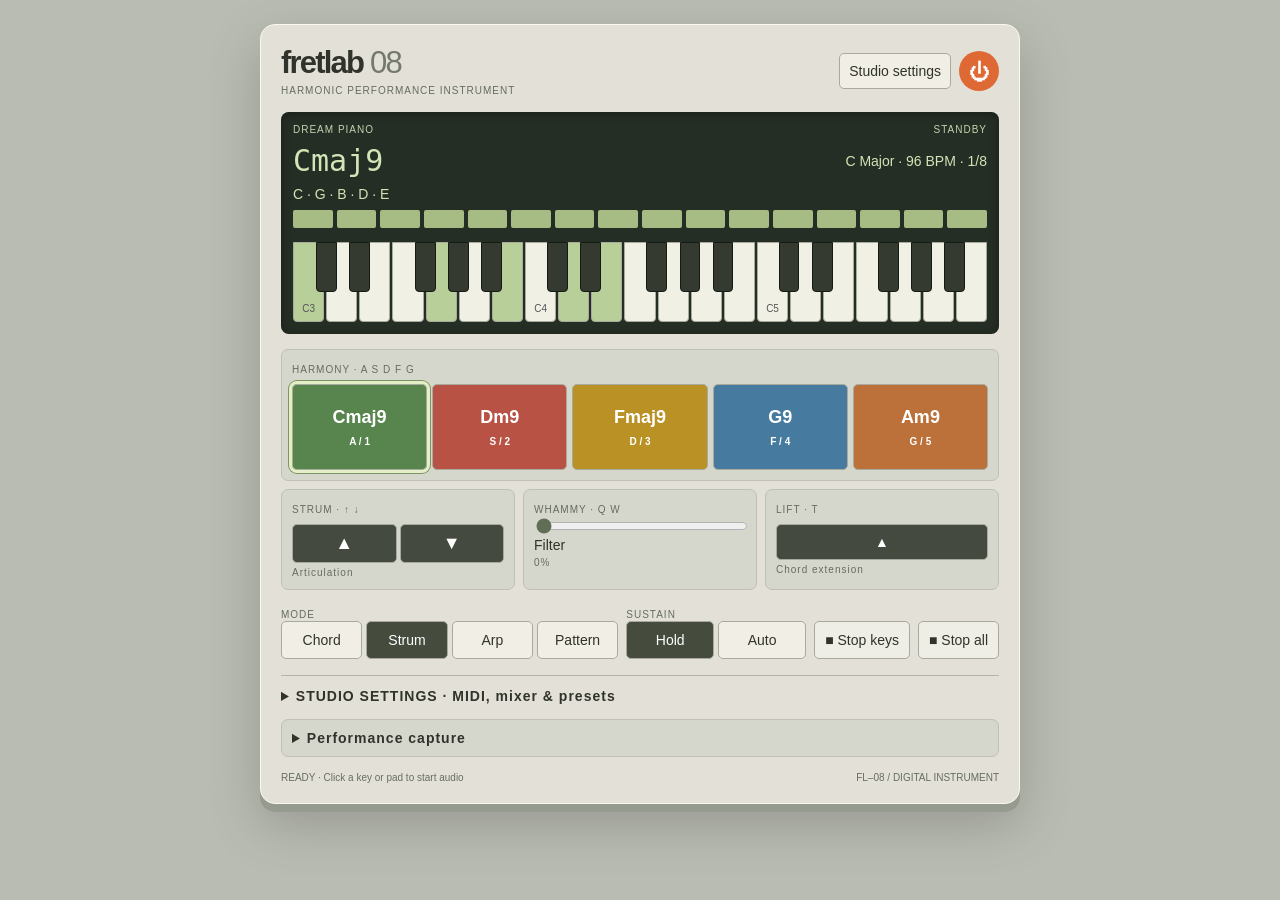
==== commit 5eccf97e: "Add PressboardKit performance capture and soundboard" ====
--- a/index.html
+++ b/index.html
@@ -8,16 +8,24 @@
 .transport{grid-template-columns:minmax(0,1.5fr) minmax(0,.8fr) auto auto;align-items:end}.transport #stop,.transport #stopAll{grid-column:auto;width:auto;white-space:nowrap}@media(max-width:650px){.transport{grid-template-columns:1fr 1fr}.transport #stop,.transport #stopAll{width:100%}.transport .controls{display:flex}.transport .controls button{flex:1}}
 </style><main><header><div><h1>fretlab <span>08</span></h1><small>HARMONIC PERFORMANCE INSTRUMENT</small></div><div class="row"><button id="view" aria-expanded="false">Studio settings</button><select id="preset" aria-label="Preset"></select><button id="share">Share preset</button><button class="power" id="power" aria-label="Power">⏻</button></div></header><div class="screen"><div class="row"><small id="patch">DREAM PIANO</small><small id="status">STANDBY</small></div><div class="row"><div class="chord" id="chord">Cmaj7</div><div id="readout"></div></div><div id="notes"></div><div class="steps" id="meter"></div><div class="piano" id="piano"></div></div><div class="section performance"><div class="module harmony"><span class="label">HARMONY · A S D F G</span><div class="pads" id="pads"></div></div><div class="module"><span class="label">STRUM · ↑ ↓</span><div class="rocker"><button id="up" aria-label="Upstrum">▲</button><button id="down" aria-label="Downstrum">▼</button></div><small id="strumLabel"></small></div><div class="module"><span class="label">WHAMMY · Q W</span><input id="wham" type="range" min="0" max="100" value="0"><div id="whamLabel"></div><small id="whamValue">0%</small></div><div class="module"><span class="label">LIFT · T</span><button class="lift" id="lift">▲</button><small id="liftLabel"></small></div></div><div class="section quick" id="quick"></div><div class="section transport"><div><small>MODE</small><div class="controls" id="modes"></div></div><div><small>SUSTAIN</small><div class="controls" id="sustains"></div></div><button id="stop" type="button">■ Stop keys</button><button id="stopAll" type="button">■ Stop all</button></div><div id="accompbox" class="section module"><div class="row"><b>ACCOMPANIMENT</b><button id="beat">Beat: off</button><button id="midi">Connect MIDI</button><small id="midiStatus">No MIDI input</small></div><div class="quick" id="accomp"></div><div id="drumgrid"></div><details id="grooveDrawer" class="section"><summary>BEAT LIBRARY</summary><div class="row" style="margin:10px 0"><select id="grooveLibrary" aria-label="Saved beats"></select><button id="grooveLoad">Load</button><button id="grooveSave">Save current</button><button id="grooveDelete">Delete</button></div><div class="row"><button id="grooveExport">Export library</button><label>Import library <input id="grooveImport" type="file" accept=".json"></label></div><small id="grooveStatus" aria-live="polite">Saved locally on this browser.</small></details><div class="row" style="margin-top:10px"><button id="bassToggle">Bass: off</button><div id="bassControls" class="quick" style="flex:1"></div></div></div>
 <div id="backing" class="section module"><div class="row"><b>MIDI BACKING TRACK</b><small id="midinfo">Import a Standard MIDI File (.mid / .midi)</small></div><input type="file" id="midfile" accept=".mid,.midi,audio/midi,audio/x-midi" style="margin:10px 0"><div class="backingrow"><button id="midplay" disabled>▶ Play</button><button id="midstop" aria-label="Stop MIDI backing track" disabled>■ Stop MIDI</button><button id="midloop">Loop: off</button><input id="midseek" type="range" min="0" max="1000" value="0" aria-label="Backing track position" disabled><small id="midtime">0:00 / 0:00</small></div><div class="row" style="margin-top:10px"><label>Playback rate <select id="midrate"><option value="0.5">50%</option><option value="0.75">75%</option><option value="1" selected>100% (file tempo)</option><option value="1.25">125%</option><option value="1.5">150%</option></select></label><button id="matchTempo" disabled>Match key & tempo</button><label><input type="checkbox" id="autoMatch" checked> Auto match</label><small id="keyinfo"></small></div><div id="midtracks" class="tracklist"></div><details class="section"><summary>EXTRACT BEAT FROM MIDI</summary><div class="row" style="margin:10px 0"><label>Start bar <input id="grooveBar" type="number" min="1" value="1" style="width:64px"></label><label>Bars <select id="grooveBars"><option>1</option><option>2</option><option>4</option><option>8</option></select></label><button id="grooveExtract" disabled>Extract groove</button><button id="grooveCapture" disabled>Use current bar</button></div><small id="grooveExtractStatus">Uses General MIDI percussion, preserving timing and velocity. Assumes 4/4.</small></details><small>Local synthesized playback; no audio files or uploads. MIDI backing is independent of harmony pads.</small></div>
-<div class="section module" id="mixbox"><div class="row"><b>MIXER</b><button id="mixreset">Reset</button></div><div class="mixgrid" id="mixgrid" style="margin-top:10px"></div></div><details id="settings"><summary>STUDIO SETTINGS · MIDI, mixer & presets</summary><div id="studioExtras"></div><div class="drawer"><div class="module"><b>Presets & harmony</b><div class="field"><label>Preset name</label><input id="name" type="text" maxlength="60"></div><div class="row"><button id="save">Save</button><button id="add">Save as new</button><button id="delete">Delete</button></div><div id="harmony"></div><button id="export">Export preset</button><label>Import preset JSON<input id="import" type="file" accept=".json,application/json"></label></div><div class="module"><b>Arp / pattern</b><div id="arp"></div><div class="steps" id="editor"></div><div class="row"><button id="all">All</button><button id="clear">Clear</button><button id="rotate">Rotate</button><button id="random">Random</button></div><small>Click steps to enable or mute them. Accent every fourth step.</small></div><div class="module"><b>Controller assignments</b><div id="assign"></div><small>Whammy polarity and inversion are software mappings, not guitar orientation.</small></div></div></details><footer><span id="message">READY · Click a key or pad to start audio</span><span>FL–08 / DIGITAL INSTRUMENT</span></footer></main>
+<div class="section module" id="mixbox"><div class="row"><b>MIXER</b><button id="mixreset">Reset</button></div><div class="mixgrid" id="mixgrid" style="margin-top:10px"></div></div><details id="settings"><summary>STUDIO SETTINGS · MIDI, mixer & presets</summary><div id="studioExtras"></div><div class="drawer"><div class="module"><b>Presets & harmony</b><div class="field"><label>Preset name</label><input id="name" type="text" maxlength="60"></div><div class="row"><button id="save">Save</button><button id="add">Save as new</button><button id="delete">Delete</button></div><div id="harmony"></div><button id="export">Export preset</button><label>Import preset JSON<input id="import" type="file" accept=".json,application/json"></label></div><div class="module"><b>Arp / pattern</b><div id="arp"></div><div class="steps" id="editor"></div><div class="row"><button id="all">All</button><button id="clear">Clear</button><button id="rotate">Rotate</button><button id="random">Random</button></div><small>Click steps to enable or mute them. Accent every fourth step.</small></div><div class="module"><b>Controller assignments</b><div id="assign"></div><small>Whammy polarity and inversion are software mappings, not guitar orientation.</small></div></div></details><details class="section module"><summary>Performance capture</summary>
+<div class="row" style="flex-wrap:wrap;margin-top:10px">
+<label>Take name <input id="pressboard-name" type="text" maxlength="80" placeholder="Fretlab performance"></label>
+<label>Capture <select id="pressboard-mode"><option value="both">Audio + notes</option><option value="audio">Audio only</option><option value="notes">Notes only</option></select></label>
+<button id="pressboard-start" disabled>Record take</button><button id="pressboard-stop" disabled>Finish take</button>
+<button id="pressboard-export" disabled>Export take</button><a href="pressboard/" style="color:inherit">Open Pressboard</a>
+</div><small id="pressboard-status" role="status">Record up to two minutes.</small></details>
+<footer><span id="message">READY · Click a key or pad to start audio</span><span>FL–08 / DIGITAL INSTRUMENT</span></footer></main>
 <script>
 'use strict';const $=id=>document.getElementById(id),N=['C','C♯','D','E♭','E','F','F♯','G','A♭','A','B♭','B'],S={Major:[0,2,4,5,7,9,11],Minor:[0,2,3,5,7,8,10],Dorian:[0,2,3,5,7,9,10],Mixolydian:[0,2,4,5,7,9,10]},D=[0,1,3,4,5],colors=['#57854d','#b85245','#b99124','#467a9e','#bb7139'];const base={name:'Dream Piano',sound:'Electric piano',root:0,scale:'Major',voicing:'Dream voicing',pitch:0,octave:0,bpm:96,volume:65,mode:'Strum',sustain:'Hold',direction:'Up',division:8,gate:75,swing:0,octaves:1,pattern:Array(16).fill(true),strum:'Articulation',whamfx:'Filter',liftfx:'Chord extension',polarity:'Unipolar',invert:'No',spring:'Yes',range:2,fretAction:'Play immediately',harmonizer:'Off',harmLevel:45,beatStyle:'Lo-fi',beatLevel:45,midiMode:'Notes',drumPattern:null,bassStyle:"Root + fifth",bassLevel:55,mixSeq:100,mixDirect:100,mixHarmony:100,mixBass:100,mixDrums:100,mixBacking:100};const copy=x=>JSON.parse(JSON.stringify(x));let presets=[copy(base),{...copy(base),name:'Analog Pulse',sound:'Analog',scale:'Minor',mode:'Pattern',bpm:118,pattern:Array.from({length:16},(_,i)=>i%4!==3)},{...copy(base),name:'Glass Garden',sound:'Bells',scale:'Dorian',voicing:'Ninth',bpm:80,whamfx:'Reverb'},{...copy(base),name:'Warm Pad',sound:'Pad',mode:'Chord',whamfx:'Reverb'}];try{let a=JSON.parse(localStorage.getItem('fretlab04'));if(Array.isArray(a)&&a.length)presets=a.map(x=>({...copy(base),...x}))}catch{}let s=copy(presets[0]),pi=0,selected=0,inv=0,lift=false,wham=0,running=false,powered=false,step=0,reverse=false,timer,ctx,bus,filter,master,delay,wet,feedback,verb,vwet,trem,lfo,depth,voices=new Set(),direct=new Map(),live=[],keyStart=48;
 function field(parent,key,label,opts,min,max){let wrap=document.createElement('div');wrap.className='field';let l=document.createElement('label');l.htmlFor='f_'+key;l.textContent=label;wrap.append(l);let e;if(opts){e=document.createElement('select');opts.forEach(o=>{let [v,t]=Array.isArray(o)?o:[o,o];e.add(new Option(t,v))})}else{e=document.createElement('input');e.type='range';e.min=min;e.max=max;let out=document.createElement('small');out.id='v_'+key;wrap.append(out)}e.id='f_'+key;e.oninput=()=>{s[key]=typeof base[key]==='number'?+e.value:e.value;if(key==='polarity')neutral();if(['root','scale','voicing','pitch','octave','sound','liftfx'].includes(key))refreshChord();fx();draw()};wrap.append(e);$(parent).append(wrap)}
 field('quick','sound','SOUND',['Electric piano','Analog','Bells','Pluck','Pad','Organ','Bass','Chiptune']);field('quick','pitch','PITCH (SEMITONES)',null,-12,12);field('quick','bpm','TEMPO',null,20,400);field('quick','volume','VOLUME',null,0,100);field('harmony','root','KEY',N.map((n,i)=>[i,n]));field('harmony','scale','SCALE',Object.keys(S));field('harmony','voicing','VOICING',['Triad','Seventh','Ninth','Dream voicing','Power','Suspended']);field('harmony','octave','OCTAVE',[[-12,'Low'],[0,'Standard'],[12,'High']]);field('harmony','fretAction','FRET ACTION',['Play immediately','Select harmony']);field('arp','direction','DIRECTION',['Up','Down','Up/down','Random']);field('arp','division','DIVISION',[4,8,16,32].map(n=>[n,'1/'+n]));field('arp','gate','GATE %',null,10,100);field('arp','swing','SWING %',null,0,45);field('arp','octaves','OCTAVES',[1,2,3]);field('assign','strum','STRUM',['Articulation','Change mode','Inversion','Tempo','Next chord','Arp division']);field('assign','whamfx','WHAMMY',['Filter','Pitch bend','Reverb','Delay','Tremolo','Arp rate']);field('assign','polarity','POLARITY',['Unipolar','Bipolar']);field('assign','invert','INVERT',['No','Yes']);field('assign','spring','SPRING RETURN',['Yes','No']);field('assign','range','BEND RANGE (SEMITONES)',null,1,12);field('assign','liftfx','LIFT',['Chord extension','Octave up','Sustain','Open filter','Double tempo','Reverb swell']);
 field('accomp','harmonizer','HARMONIZER',['Off','Third','Third + fifth','Chord tones','Octaves']);field('accomp','harmLevel','HARMONY MIX',null,0,100);field('accomp','beatStyle','BEAT',['Lo-fi','House','Breakbeat','Custom']);field('accomp','beatLevel','BEAT LEVEL',null,0,100);field('assign','midiMode','MIDI INPUT',['Notes','Harmony pads']);
 function chord(i){let d=D[i],a=S[s.scale],r=48+s.root+s.octave+s.pitch+(lift&&s.liftfx==='Octave up'?12:0),at=k=>a[(d+k)%7]+12*Math.floor((d+k)/7),root=r+at(0),third=at(2)-at(0),fifth=at(4)-at(0),sev=at(6)-at(0),v=lift&&s.liftfx==='Chord extension'?'Ninth':s.voicing,p=[root,r+at(2),r+at(4)],q=fifth===6?'dim':third===3?'m':'';if(v==='Seventh'||v==='Ninth'){p.push(r+at(6));q=fifth===6?'m7♭5':third===3?'m7':sev===11?'maj7':'7';if(v==='Ninth'){p.push(r+at(8));q+='(9)'}}if(v==='Dream voicing'){p=[root,r+at(4),r+at(6),r+at(8),r+at(2)+12];q=fifth===6?'m9♭5':third===3?'m9':sev===11?'maj9':'9'}if(v==='Power'){p=[root,root+7,root+12];q='5'}if(v==='Suspended'){p=[root,root+5,root+7];q='sus4'}if(i===selected)for(let j=0;j<inv%p.length;j++)p.push(p.shift()+12);return {name:N[(s.root+a[d]+s.pitch+120)%12]+q,p}}
-function init(){if(!ctx){ctx=new(window.AudioContext||window.webkitAudioContext)();bus=ctx.createGain();filter=ctx.createBiquadFilter();filter.type='lowpass';master=ctx.createGain();trem=ctx.createGain();lfo=ctx.createOscillator();depth=ctx.createGain();lfo.frequency.value=5;lfo.connect(depth);depth.connect(trem.gain);lfo.start();delay=ctx.createDelay(2);delay.delayTime.value=.29;feedback=ctx.createGain();feedback.gain.value=.3;wet=ctx.createGain();delay.connect(feedback);feedback.connect(delay);delay.connect(wet);wet.connect(master);verb=ctx.createConvolver();let b=ctx.createBuffer(2,ctx.sampleRate*2,ctx.sampleRate);for(let c=0;c<2;c++){let a=b.getChannelData(c);for(let i=0;i<a.length;i++)a[i]=(Math.random()*2-1)*Math.pow(1-i/a.length,3)}verb.buffer=b;vwet=ctx.createGain();verb.connect(vwet);vwet.connect(master);bus.connect(filter);filter.connect(trem);trem.connect(master);trem.connect(delay);trem.connect(verb);let comp=ctx.createDynamicsCompressor();master.connect(comp);comp.connect(ctx.destination);setupMix()}ctx.resume();powered=true;fx();draw()}
+let pressboardCapture, pressboardMix;
+function init(){if(!ctx){ctx=new(window.AudioContext||window.webkitAudioContext)();bus=ctx.createGain();filter=ctx.createBiquadFilter();filter.type='lowpass';master=ctx.createGain();trem=ctx.createGain();lfo=ctx.createOscillator();depth=ctx.createGain();lfo.frequency.value=5;lfo.connect(depth);depth.connect(trem.gain);lfo.start();delay=ctx.createDelay(2);delay.delayTime.value=.29;feedback=ctx.createGain();feedback.gain.value=.3;wet=ctx.createGain();delay.connect(feedback);feedback.connect(delay);delay.connect(wet);wet.connect(master);verb=ctx.createConvolver();let b=ctx.createBuffer(2,ctx.sampleRate*2,ctx.sampleRate);for(let c=0;c<2;c++){let a=b.getChannelData(c);for(let i=0;i<a.length;i++)a[i]=(Math.random()*2-1)*Math.pow(1-i/a.length,3)}verb.buffer=b;vwet=ctx.createGain();verb.connect(vwet);vwet.connect(master);bus.connect(filter);filter.connect(trem);trem.connect(master);trem.connect(delay);trem.connect(verb);let comp=ctx.createDynamicsCompressor();master.connect(comp);comp.connect(ctx.destination);pressboardMix=comp;setupMix()}ctx.resume();powered=true;fx();draw()}
 function expression(){let x=wham/100;return s.invert==='Yes'?(s.polarity==='Bipolar'?-x:1-x):x}function fx(){if(!ctx)return;let x=expression(),a=Math.abs(x),e=s.whamfx,t=ctx.currentTime;master.gain.setTargetAtTime(powered?s.volume/100*.6:0,t,.02);filter.frequency.setTargetAtTime(lift&&s.liftfx==='Open filter'?16000:e==='Filter'?500+12000*a*a:12000,t,.03);wet.gain.setTargetAtTime(e==='Delay'?a*.8:.04,t,.03);vwet.gain.setTargetAtTime(lift&&s.liftfx==='Reverb swell'?.9:e==='Reverb'?a*.9:.07,t,.03);trem.gain.setTargetAtTime(e==='Tremolo'?1-a*.4:1,t,.03);depth.gain.setTargetAtTime(e==='Tremolo'?a*.4:0,t,.03);updateMix();voices.forEach(v=>{if(v.kind==='backing'||v.kind==='bass')return;v.os.forEach(o=>o.detune.setTargetAtTime(e==='Pitch bend'?x*s.range*100:0,t,.025))})}
-const timbres={'Electric piano':[[1,'sine',1],[2,'sine',.23],[3,'sine',.08]],Analog:[[1,'triangle',1],[1.005,'sawtooth',.16]],Bells:[[1,'sine',1],[2.76,'sine',.25],[4.1,'sine',.1]],Pluck:[[1,'triangle',1],[2,'sine',.3]],Pad:[[1,'triangle',.8],[.995,'sine',.5],[1.006,'triangle',.4]],Organ:[[1,'sine',1],[2,'sine',.4],[3,'sine',.2]],Bass:[[1,'sine',1],[2,'triangle',.2]],Chiptune:[[1,'square',.6]]};function note(n,t,d,amp=.13,kind='seq',sound=s.sound){let g=ctx.createGain(),attack=sound==='Pad'?.18:.008,release=sound==='Pad'?.5:.15;g.gain.setValueAtTime(.0001,t);g.gain.exponentialRampToValueAtTime(amp,t+attack);g.gain.setTargetAtTime(amp*(sound==='Organ'?.9:.4),t+attack,.3);if(d!==Infinity){let end=t+Math.max(d,attack+.01);g.gain.setTargetAtTime(.0001,end,release/4)}g.connect(mixNodes[kind]||bus);let os=timbres[sound].map(([m,type,a])=>{let o=ctx.createOscillator(),v=ctx.createGain();o.type=type;o.frequency.value=440*2**((n-69)/12)*m;o.detune.value=kind!=='backing'&&kind!=='bass'&&s.whamfx==='Pitch bend'?expression()*s.range*100:0;v.gain.value=a;o.connect(v);v.connect(g);o.start(t);if(d!==Infinity)o.stop(t+Math.max(d,attack+.01)+release+.04);return o});let obj={os,g,kind,n,ending:false};voices.add(obj);os[0].onended=()=>{voices.delete(obj);g.disconnect()};return obj}function release(v){if(!v||v.ending)return;v.ending=true;let t=ctx.currentTime;try{v.g.gain.cancelAndHoldAtTime(t)}catch{v.g.gain.cancelScheduledValues(t)}v.g.gain.setTargetAtTime(.0001,t,.025);v.os.forEach(o=>{try{o.stop(t+.15)}catch{}})}function quiet(kind){voices.forEach(v=>{if(!kind||v.kind===kind)release(v)})}function stop(){clearTimeout(timer);running=false;live=[];quiet('seq');draw()}function stopAll(){stop();quiet();direct.clear();harmVoices.clear();midiNotes.clear();pointerKeys.clear();beatStop();bassStop();midiFileStop(true);silenceDrums();draw()}function period(){return 60/(s.bpm*(lift&&s.liftfx==='Double tempo'?2:1))*4/s.division/(s.whamfx==='Arp rate'?2**(expression()*2):1)}function tick(){if(!running||!powered)return;let p=chord(selected).p.flatMap(n=>[n]);let original=p.slice();for(let o=1;o<s.octaves;o++)p.push(...original.map(n=>n+12*o));let i=step%p.length;if(s.direction==='Down')i=p.length-1-i;if(s.direction==='Up/down'){let c=p.length*2-2,k=step%c;i=k<p.length?k:c-k}if(s.direction==='Random')i=Math.floor(Math.random()*p.length);if(reverse)i=p.length-1-i;let dt=period()*(1+(step%2===0?1:-1)*s.swing/100);live=[];if(s.pattern[step%16]){let t=ctx.currentTime+.008;note(p[i],t,dt*s.gate/100,step%4===0?.16:.11);live=[p[i]];if(s.mode==='Pattern'&&step%4===0){note(p[0]-12,t,dt*.8,.08);live.push(p[0]-12)}}step++;draw();timer=setTimeout(tick,dt*1000)}function trigger(rev=false,keep=false){init();clearTimeout(timer);quiet('seq');running=true;reverse=rev;if(!keep)step=0;if(['Arp','Pattern'].includes(s.mode))tick();else{let p=chord(selected).p.slice();if(rev)p.reverse();live=p;p.forEach((n,i)=>note(n,ctx.currentTime+.01+(s.mode==='Strum'?i*.045:0),Infinity,.17/Math.sqrt(p.length)));draw()}}function refreshChord(){if(running&&!['Arp','Pattern'].includes(s.mode))trigger(reverse,true)}function choose(i){if(s.sustain==='Toggle'&&running&&selected===i&&s.fretAction==='Play immediately'){stop();return}selected=i;inv=0;if(s.fretAction==='Play immediately'){if(running&&['Arp','Pattern'].includes(s.mode))draw();else trigger()}draw()}function releasePad(i){if(s.sustain==='Hold'&&selected===i&&!(lift&&s.liftfx==='Sustain'))stop()}function setMode(m){s.mode=m;if(running)trigger(false,true);draw()}function strum(d){let a=s.strum;if(a==='Articulation'){if(s.sustain==='Toggle'&&running)stop();else trigger(d<0);return}if(a==='Change mode'){let m=['Chord','Strum','Arp','Pattern'];setMode(m[(m.indexOf(s.mode)+d+4)%4])}if(a==='Inversion'){let l=chord(selected).p.length;inv=(inv+d+l)%l;refreshChord()}if(a==='Tempo')s.bpm=Math.max(45,Math.min(190,s.bpm+d*4));if(a==='Next chord'){selected=(selected+d+5)%5;inv=0;refreshChord()}if(a==='Arp division'){let a=[4,8,16,32];s.division=a[Math.max(0,Math.min(3,a.indexOf(s.division)+d))]}sync();draw()}function neutral(){wham=0;$('wham').min=s.polarity==='Bipolar'?-100:0;$('wham').value=0;fx()}function liftToggle(){lift=!lift;refreshChord();fx();draw()}
+const timbres={'Electric piano':[[1,'sine',1],[2,'sine',.23],[3,'sine',.08]],Analog:[[1,'triangle',1],[1.005,'sawtooth',.16]],Bells:[[1,'sine',1],[2.76,'sine',.25],[4.1,'sine',.1]],Pluck:[[1,'triangle',1],[2,'sine',.3]],Pad:[[1,'triangle',.8],[.995,'sine',.5],[1.006,'triangle',.4]],Organ:[[1,'sine',1],[2,'sine',.4],[3,'sine',.2]],Bass:[[1,'sine',1],[2,'triangle',.2]],Chiptune:[[1,'square',.6]]};function note(n,t,d,amp=.13,kind='seq',sound=s.sound){let g=ctx.createGain(),attack=sound==='Pad'?.18:.008,release=sound==='Pad'?.5:.15;g.gain.setValueAtTime(.0001,t);g.gain.exponentialRampToValueAtTime(amp,t+attack);g.gain.setTargetAtTime(amp*(sound==='Organ'?.9:.4),t+attack,.3);if(d!==Infinity){let end=t+Math.max(d,attack+.01);g.gain.setTargetAtTime(.0001,end,release/4)}g.connect(mixNodes[kind]||bus);let os=timbres[sound].map(([m,type,a])=>{let o=ctx.createOscillator(),v=ctx.createGain();o.type=type;o.frequency.value=440*2**((n-69)/12)*m;o.detune.value=kind!=='backing'&&kind!=='bass'&&s.whamfx==='Pitch bend'?expression()*s.range*100:0;v.gain.value=a;o.connect(v);v.connect(g);o.start(t);if(d!==Infinity)o.stop(t+Math.max(d,attack+.01)+release+.04);return o});let obj={os,g,kind,n,ending:false};voices.add(obj);pressboardCapture?.on(obj,n,t,Math.max(d,attack+.01),amp);os[0].onended=()=>{pressboardCapture?.ended(obj);voices.delete(obj);g.disconnect()};return obj}function release(v){if(!v||v.ending)return;v.ending=true;let t=ctx.currentTime;pressboardCapture?.off(v,t);try{v.g.gain.cancelAndHoldAtTime(t)}catch{v.g.gain.cancelScheduledValues(t)}v.g.gain.setTargetAtTime(.0001,t,.025);v.os.forEach(o=>{try{o.stop(t+.15)}catch{}})}function quiet(kind){voices.forEach(v=>{if(!kind||v.kind===kind)release(v)})}function stop(){clearTimeout(timer);running=false;live=[];quiet('seq');draw()}function stopAll(){stop();quiet();direct.clear();harmVoices.clear();midiNotes.clear();pointerKeys.clear();beatStop();bassStop();midiFileStop(true);silenceDrums();draw()}function period(){return 60/(s.bpm*(lift&&s.liftfx==='Double tempo'?2:1))*4/s.division/(s.whamfx==='Arp rate'?2**(expression()*2):1)}function tick(){if(!running||!powered)return;let p=chord(selected).p.flatMap(n=>[n]);let original=p.slice();for(let o=1;o<s.octaves;o++)p.push(...original.map(n=>n+12*o));let i=step%p.length;if(s.direction==='Down')i=p.length-1-i;if(s.direction==='Up/down'){let c=p.length*2-2,k=step%c;i=k<p.length?k:c-k}if(s.direction==='Random')i=Math.floor(Math.random()*p.length);if(reverse)i=p.length-1-i;let dt=period()*(1+(step%2===0?1:-1)*s.swing/100);live=[];if(s.pattern[step%16]){let t=ctx.currentTime+.008;note(p[i],t,dt*s.gate/100,step%4===0?.16:.11);live=[p[i]];if(s.mode==='Pattern'&&step%4===0){note(p[0]-12,t,dt*.8,.08);live.push(p[0]-12)}}step++;draw();timer=setTimeout(tick,dt*1000)}function trigger(rev=false,keep=false){init();clearTimeout(timer);quiet('seq');running=true;reverse=rev;if(!keep)step=0;if(['Arp','Pattern'].includes(s.mode))tick();else{let p=chord(selected).p.slice();if(rev)p.reverse();live=p;p.forEach((n,i)=>note(n,ctx.currentTime+.01+(s.mode==='Strum'?i*.045:0),Infinity,.17/Math.sqrt(p.length)));draw()}}function refreshChord(){if(running&&!['Arp','Pattern'].includes(s.mode))trigger(reverse,true)}function choose(i){if(s.sustain==='Toggle'&&running&&selected===i&&s.fretAction==='Play immediately'){stop();return}selected=i;inv=0;if(s.fretAction==='Play immediately'){if(running&&['Arp','Pattern'].includes(s.mode))draw();else trigger()}draw()}function releasePad(i){if(s.sustain==='Hold'&&selected===i&&!(lift&&s.liftfx==='Sustain'))stop()}function setMode(m){s.mode=m;if(running)trigger(false,true);draw()}function strum(d){let a=s.strum;if(a==='Articulation'){if(s.sustain==='Toggle'&&running)stop();else trigger(d<0);return}if(a==='Change mode'){let m=['Chord','Strum','Arp','Pattern'];setMode(m[(m.indexOf(s.mode)+d+4)%4])}if(a==='Inversion'){let l=chord(selected).p.length;inv=(inv+d+l)%l;refreshChord()}if(a==='Tempo')s.bpm=Math.max(45,Math.min(190,s.bpm+d*4));if(a==='Next chord'){selected=(selected+d+5)%5;inv=0;refreshChord()}if(a==='Arp division'){let a=[4,8,16,32];s.division=a[Math.max(0,Math.min(3,a.indexOf(s.division)+d))]}sync();draw()}function neutral(){wham=0;$('wham').min=s.polarity==='Bipolar'?-100:0;$('wham').value=0;fx()}function liftToggle(){lift=!lift;refreshChord();fx();draw()}
 const pointerKeys=new Map();
 function piano(){const panel=$('piano');panel.innerHTML='';let white=0;for(let n=keyStart;n<keyStart+36;n++){let b=document.createElement('button'),black=[1,3,6,8,10].includes(n%12);b.className=black?'black':'white';b.dataset.note=n;b.setAttribute('aria-label',N[n%12]+(Math.floor(n/12)-1));if(black){b.style.left=`${white/21*100-1.45}%`;b.style.width='3%'}else{white++;b.innerHTML=n%12===0?'<span>'+N[n%12]+(Math.floor(n/12)-1)+'</span>':''}panel.append(b)}
 function hit(e){const b=document.elementFromPoint(e.clientX,e.clientY)?.closest('button[data-note]');return b&&panel.contains(b)?+b.dataset.note:null}
@@ -86,4 +94,12 @@
 $('grooveExtract').onclick=()=>{try{if(!midiFile)return;let bar=Math.max(1,Math.floor(+$('grooveBar').value||1)),bars=+$('grooveBars').value,start=(bar-1)*4*midiFile.ppq,end=start+bars*4*midiFile.ppq;let events=midiFile.notes.filter(n=>n.ch===9&&n.tick>=start&&n.tick<end).map(n=>({beat:(n.tick-start)/midiFile.ppq,lane:[35,36].includes(n.n)?0:[38,40,37,39].includes(n.n)?1:2,velocity:n.vel/127}));if(!events.length)throw Error('No percussion in these bars. Choose another section.');let name=prompt('Name your extracted beat',($('midfile').files[0]?.name||'MIDI').replace(/\.midi?$/i,'')+' / bars '+bar+'–'+(bar+bars-1));if(!name?.trim())return;let g=addGroove({name,bars,bpm:midiFile.bpm,events});useGroove(g);$('grooveExtractStatus').textContent=events.length+' hits extracted and saved. Turn Beat on to play; stop MIDI to hear it alone.'}catch(e){$('grooveExtractStatus').textContent=e.message}};
 grooveList();
 list();try{if(location.hash.startsWith('#preset=')){let p=validate(JSON.parse(decodeURIComponent(location.hash.slice(8))));presets.push(p);pi=presets.length-1;list();load(p)}}catch{}sync();draw();drumUI();
+import('./pressboard/fretlab.mjs').then(({ installCapture }) => {
+  pressboardCapture = installCapture(async () => {
+    if (!powered) init();
+    await ctx.resume();
+    return { context: ctx, mix: pressboardMix };
+  });
+  $('pressboard-start').disabled = false;
+}).catch(() => { $('pressboard-status').textContent = 'Performance capture could not load.'; });
 </script></html>
